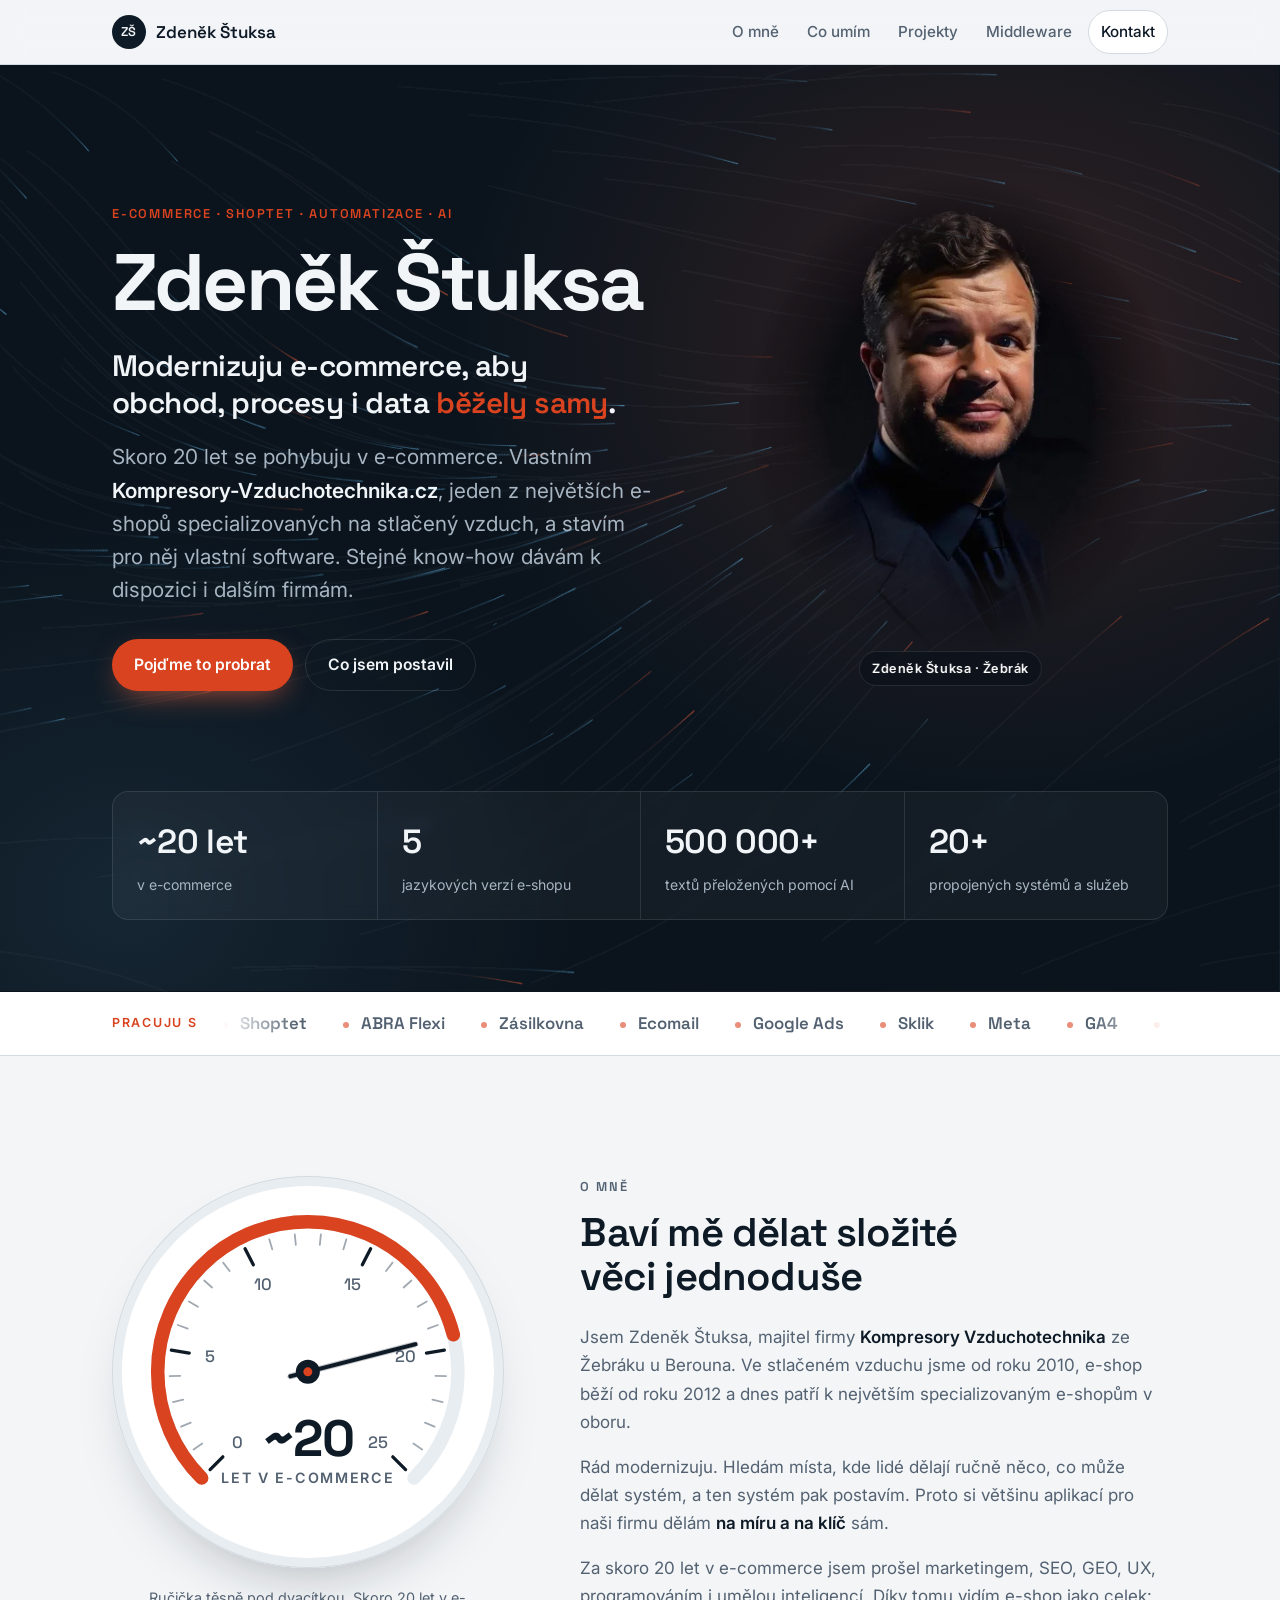
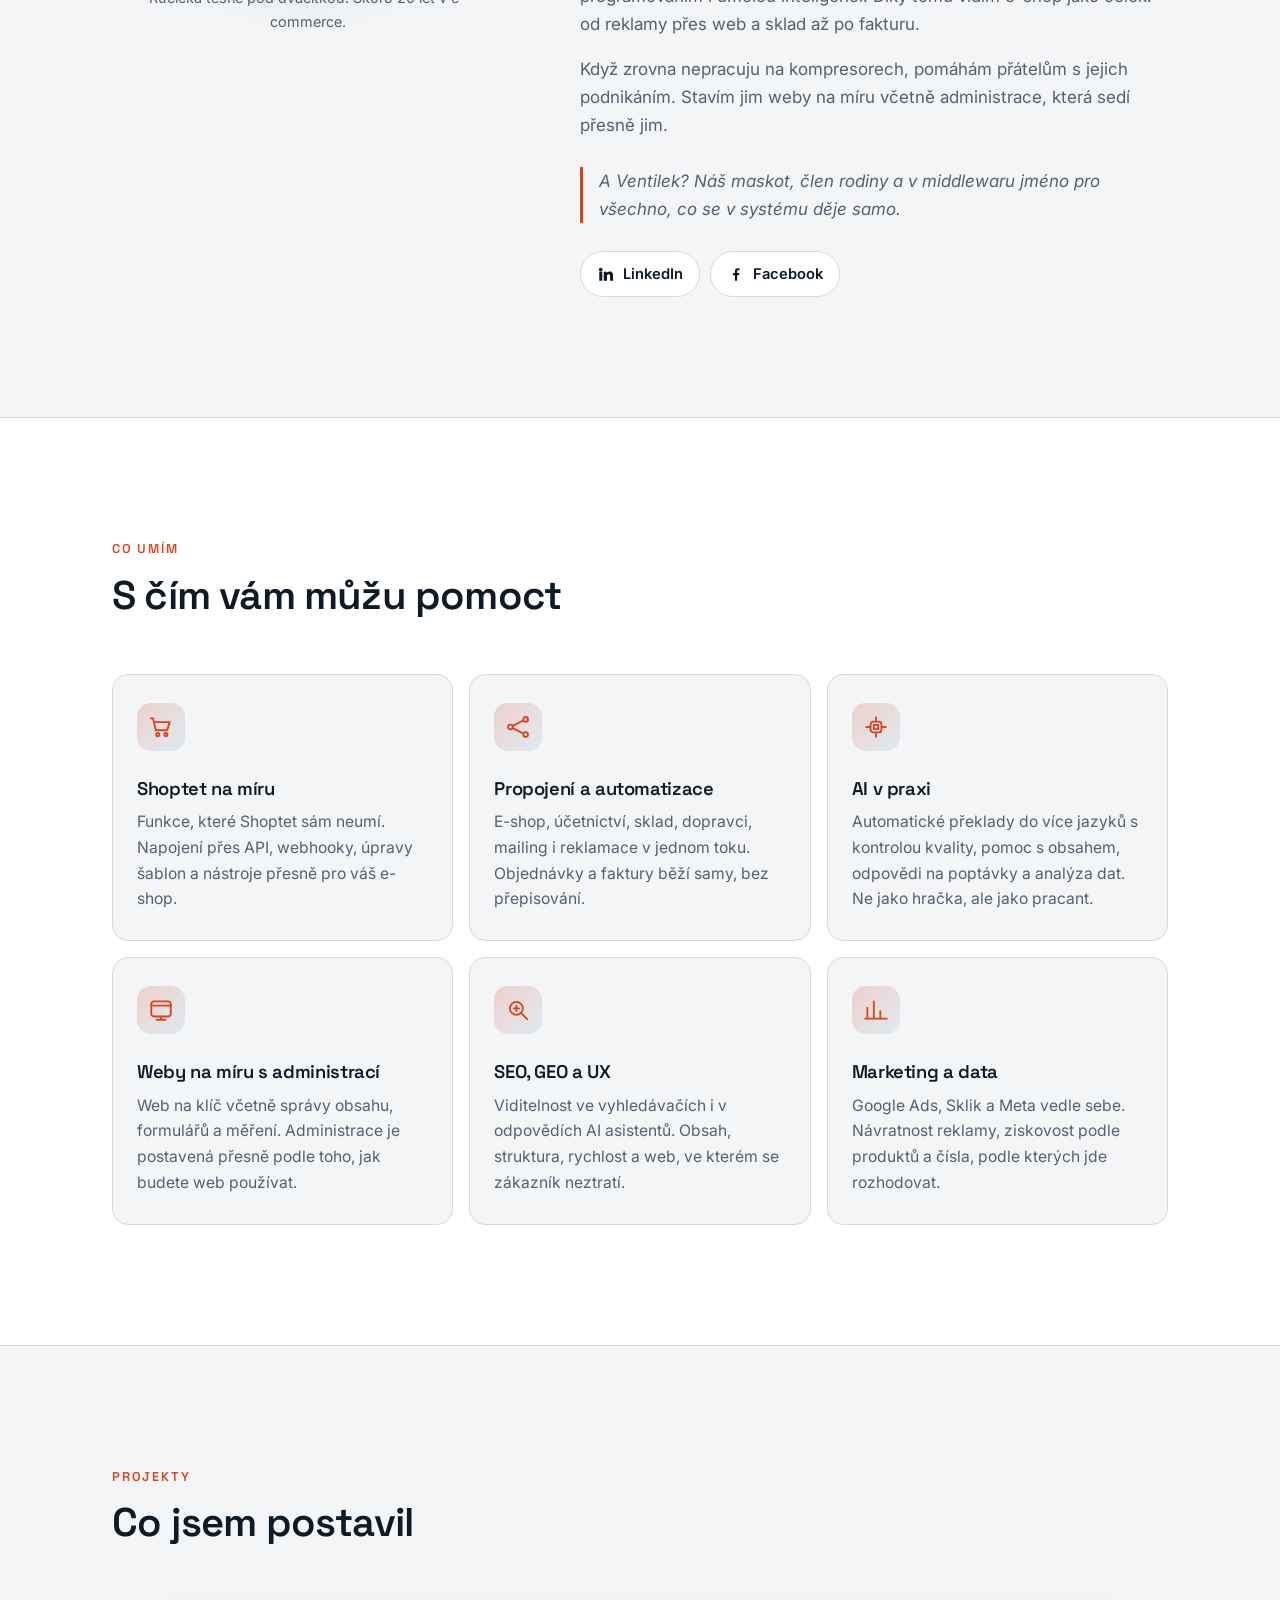
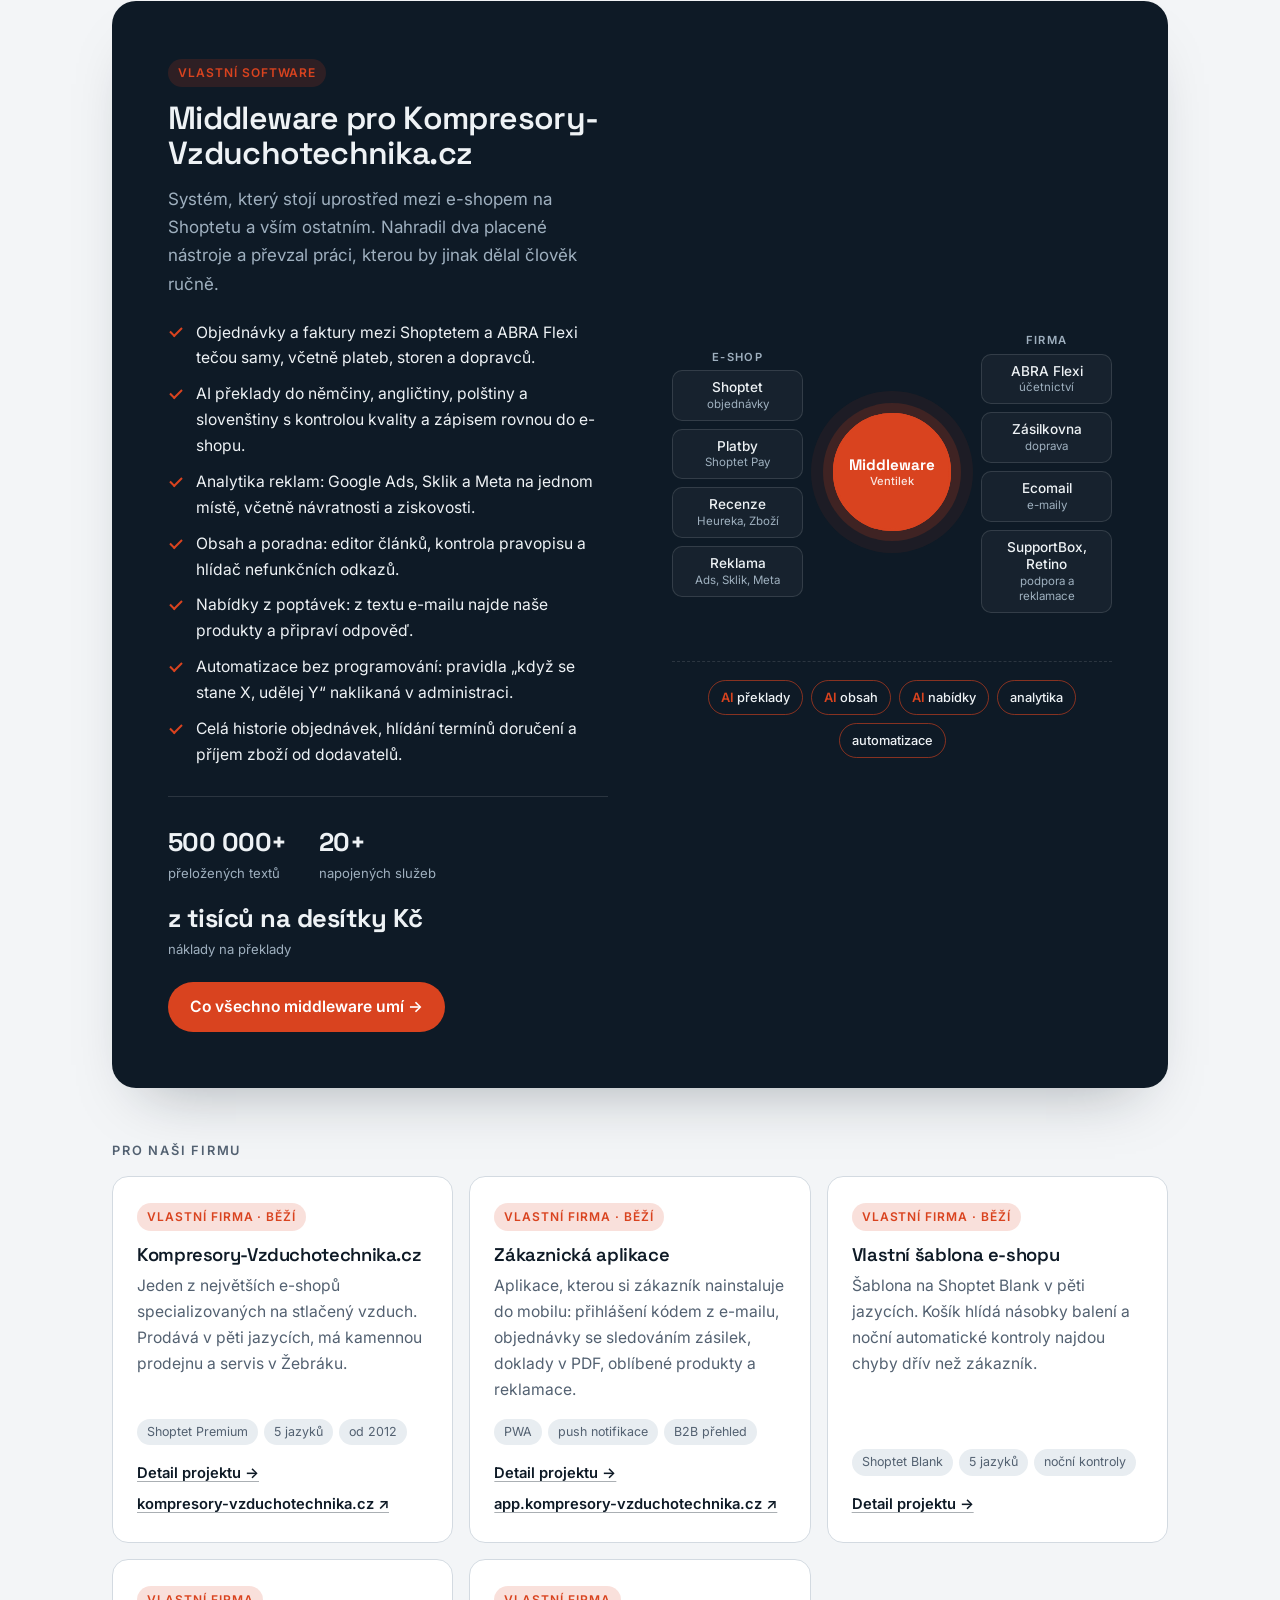
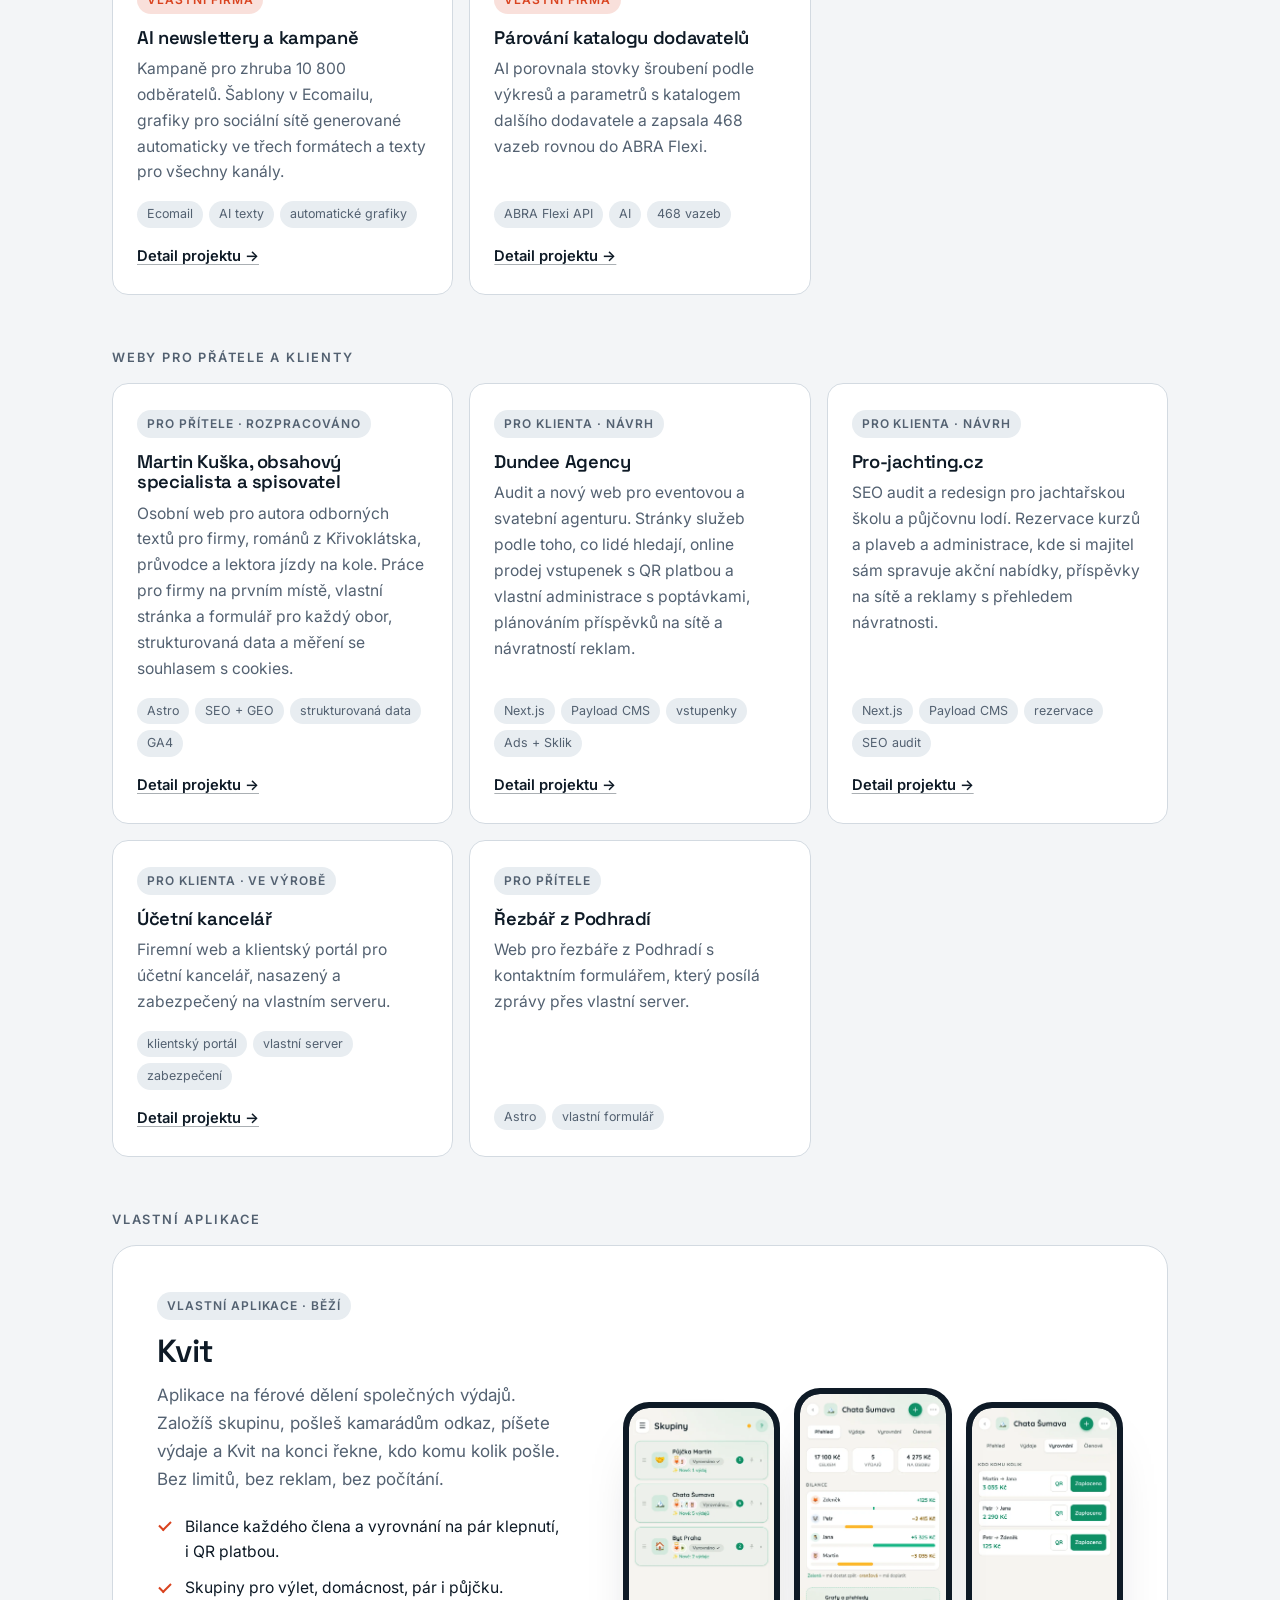
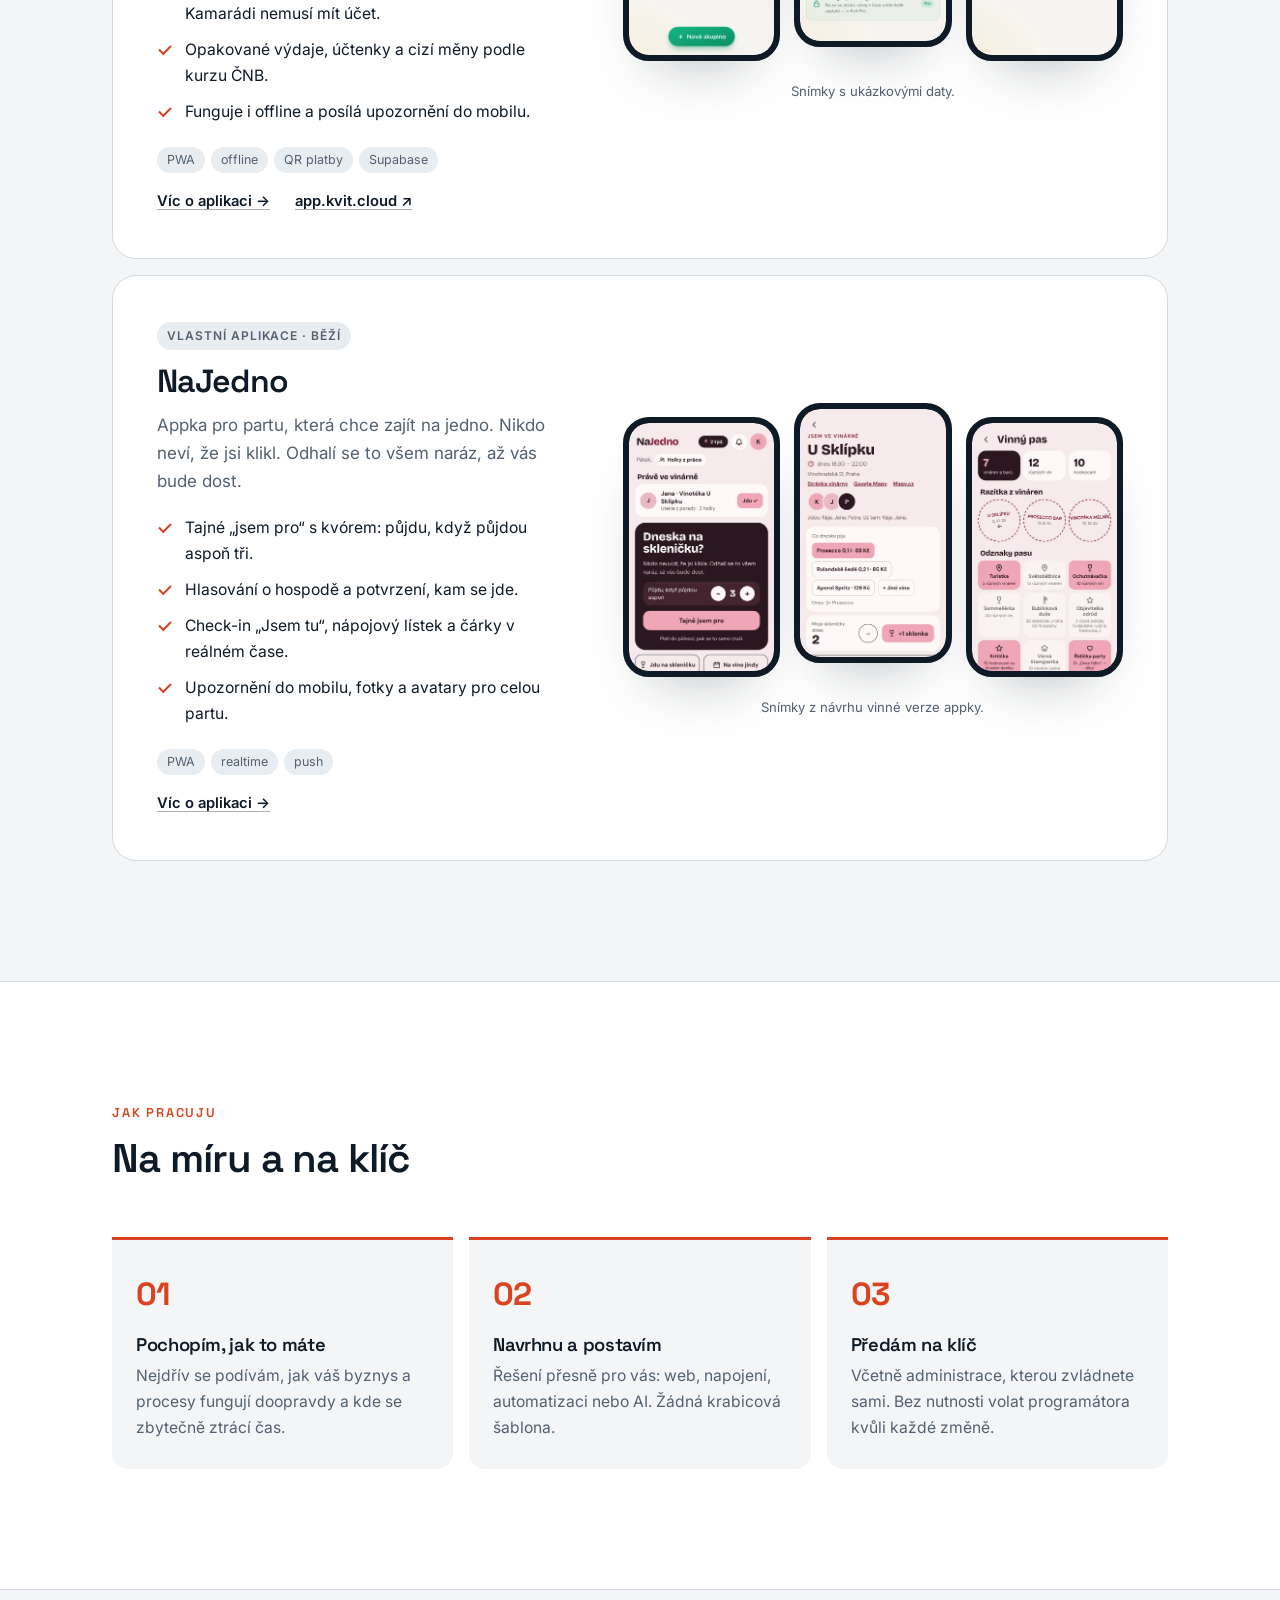
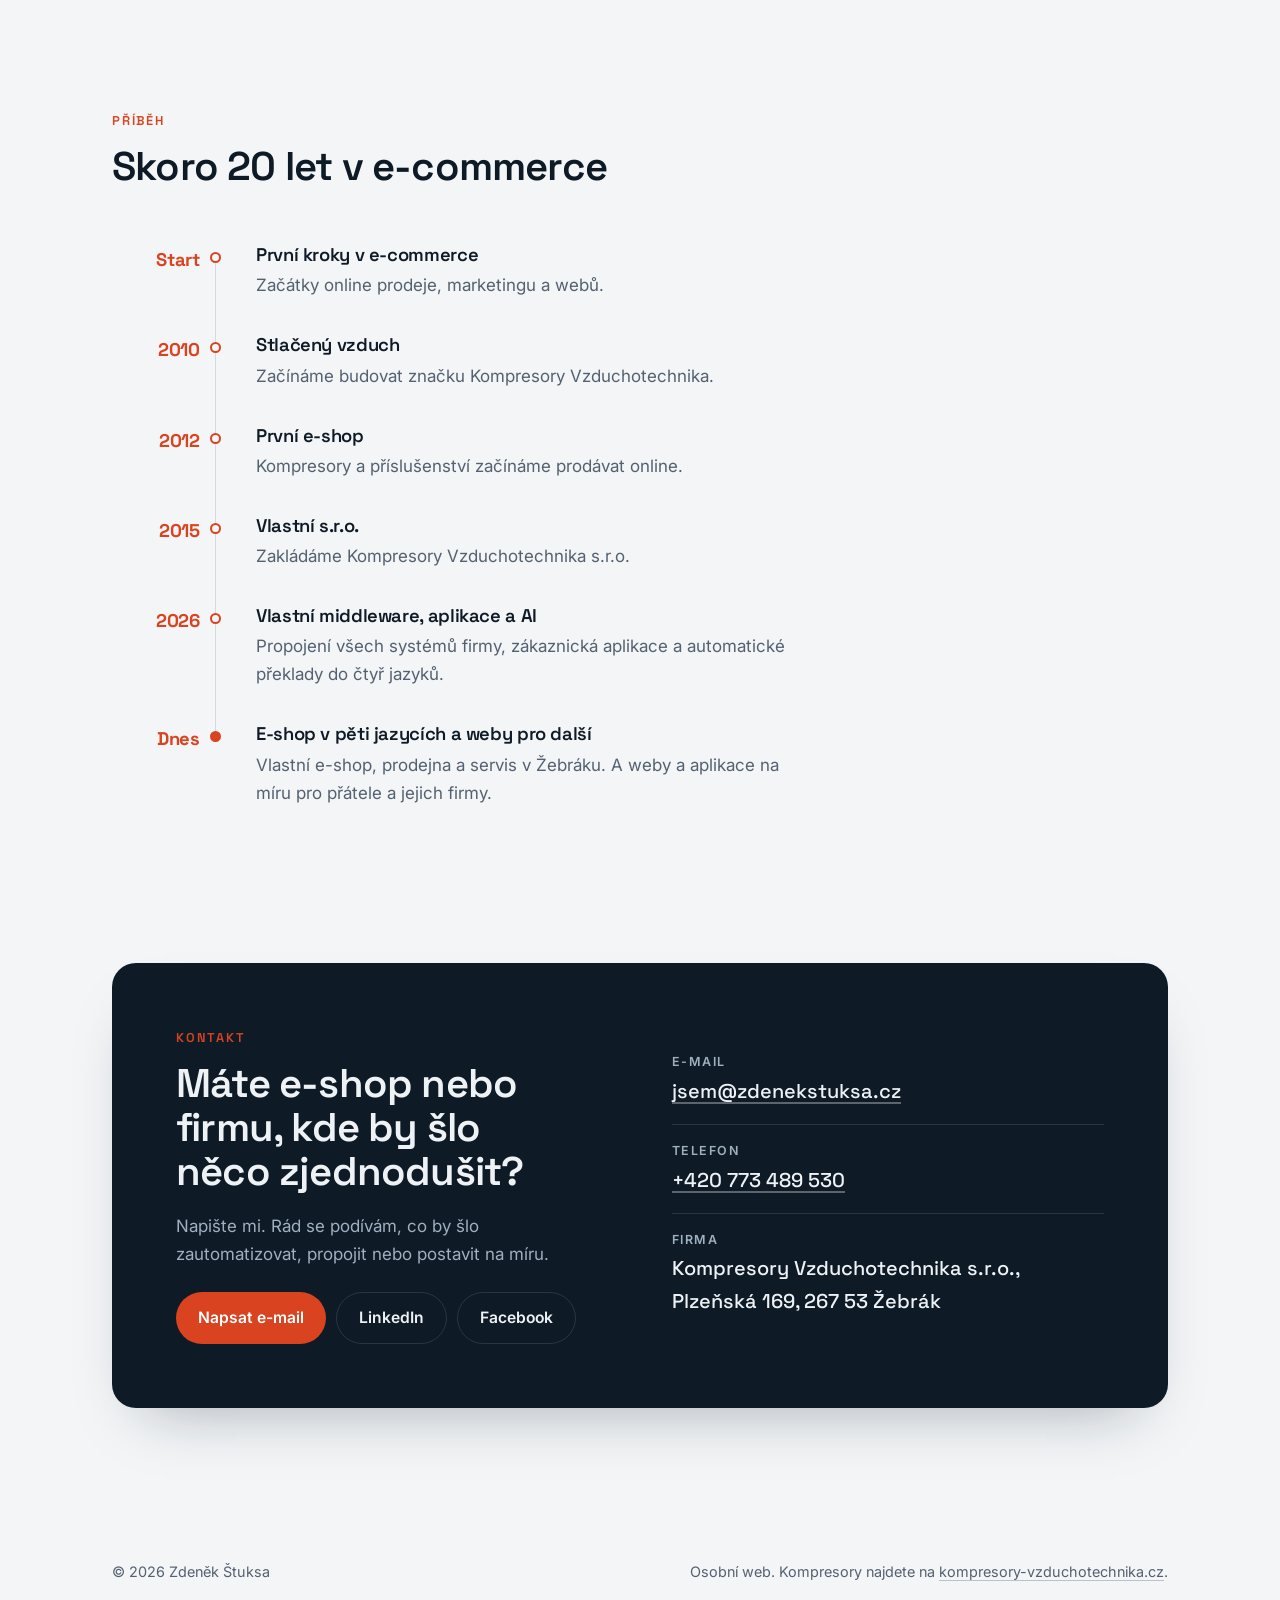
==== index.html @ 7376a969 "Use the personal phone number in the contact section Co-Authored-By: Claude Opus 5.5 <noreply@anthro" ====
<!doctype html>
<html lang="cs">
<head>
  <meta charset="utf-8">
  <meta name="viewport" content="width=device-width, initial-scale=1">
  <title>Zdeněk Štuksa — e-commerce, Shoptet, automatizace a AI</title>
  <meta name="description" content="Zdeněk Štuksa: skoro 20 let v e-commerce, majitel Kompresory-Vzduchotechnika.cz. Shoptet na míru, propojení systémů, AI překlady a weby s administrací na klíč.">
  <meta name="color-scheme" content="light dark">
  <meta name="theme-color" content="#f3f5f7" media="(prefers-color-scheme: light)">
  <meta name="theme-color" content="#0a1118" media="(prefers-color-scheme: dark)">

  <link rel="canonical" href="https://zdenekstuksa.cz/">
  <meta property="og:type" content="profile">
  <meta property="og:url" content="https://zdenekstuksa.cz/">
  <meta property="og:locale" content="cs_CZ">
  <meta property="og:title" content="Zdeněk Štuksa — e-commerce, Shoptet, automatizace a AI">
  <meta property="og:description" content="Skoro 20 let v e-commerce. Majitel Kompresory-Vzduchotechnika.cz. Pomáhám firmám prodávat online chytřeji.">
  <meta property="og:image" content="https://zdenekstuksa.cz/assets/zdenek-stuksa.jpg">
  <meta property="og:image:width" content="800">
  <meta property="og:image:height" content="800">
  <meta property="profile:first_name" content="Zdeněk">
  <meta property="profile:last_name" content="Štuksa">

  <link rel="icon" href="data:image/svg+xml,%3Csvg xmlns='http://www.w3.org/2000/svg' viewBox='0 0 32 32'%3E%3Ccircle cx='16' cy='16' r='14' fill='%230e1a26'/%3E%3Cpath d='M16 16 L24 10' stroke='%23e0492a' stroke-width='3' stroke-linecap='round'/%3E%3Ccircle cx='16' cy='16' r='3' fill='%23ffffff'/%3E%3C/svg%3E">

  <link rel="preconnect" href="https://fonts.googleapis.com">
  <link rel="preconnect" href="https://fonts.gstatic.com" crossorigin>
  <link rel="stylesheet" href="https://fonts.googleapis.com/css2?family=Inter:wght@400;500;600&family=Space+Grotesk:wght@500;600;700&display=swap">
  <link rel="stylesheet" href="styles.css">

  <script type="application/ld+json">
  {
    "@context": "https://schema.org",
    "@type": "Person",
    "name": "Zdeněk Štuksa",
    "url": "https://zdenekstuksa.cz/",
    "email": "mailto:jsem@zdenekstuksa.cz",
    "telephone": "+420 773 489 530",
    "image": "https://zdenekstuksa.cz/assets/zdenek-stuksa.jpg",
    "jobTitle": "Majitel, Kompresory Vzduchotechnika s.r.o.",
    "description": "Specialista na e-commerce, Shoptet, automatizaci procesů a využití AI v e-shopech.",
    "worksFor": {
      "@type": "Organization",
      "name": "Kompresory Vzduchotechnika s.r.o.",
      "url": "https://www.kompresory-vzduchotechnika.cz/"
    },
    "sameAs": [
      "https://www.linkedin.com/in/zden%C4%9Bk-%C5%A1tuksa-68209770/",
      "https://www.facebook.com/share/1919d7MCzJ/"
    ],
    "knowsAbout": ["E-commerce", "Shoptet", "Automatizace procesů", "Integrace systémů", "Umělá inteligence", "SEO", "GEO", "UX", "Online marketing", "Stlačený vzduch"]
  }
  </script>
</head>
<body>
  <a class="skip-link" href="#obsah">Přeskočit na obsah</a>

  <header class="site-header">
    <div class="wrap site-header__inner">
      <a class="brand" href="#" aria-label="Zdeněk Štuksa – úvod">
        <span class="brand__mark" aria-hidden="true">ZŠ</span>
        <span class="brand__name">Zdeněk Štuksa</span>
      </a>
      <nav class="nav" aria-label="Hlavní navigace">
        <a href="#o-mne">O mně</a>
        <a href="#co-umim">Co umím</a>
        <a href="#projekty">Projekty</a>
        <a href="middleware.html">Middleware</a>
        <a class="nav__cta" href="#kontakt">Kontakt</a>
      </nav>
    </div>
  </header>

  <main id="obsah">
    <!-- ÚVOD -->
    <section class="hero hero--dark">
      <canvas class="airflow" data-airflow aria-hidden="true"></canvas>
      <div class="wrap hero__grid">
        <div class="hero__text">
          <p class="eyebrow">E-commerce · Shoptet · automatizace · AI</p>
          <h1>Zdeněk Štuksa</h1>
          <p class="tagline">Modernizuju e-commerce, aby obchod, procesy i data <em>běžely samy</em>.</p>
          <p class="lead">
            Skoro 20 let se pohybuju v e-commerce. Vlastním
            <strong>Kompresory-Vzduchotechnika.cz</strong>, jeden z největších
            e-shopů specializovaných na stlačený vzduch, a stavím pro něj vlastní
            software. Stejné know-how dávám k dispozici i dalším firmám.
          </p>
          <div class="actions">
            <a class="btn btn--primary" href="#kontakt">Pojďme to probrat</a>
            <a class="btn btn--ghost" href="#projekty">Co jsem postavil</a>
          </div>
        </div>

        <figure class="hero-photo">
          <img src="assets/zdenek-stuksa.webp" alt="Zdeněk Štuksa" width="800" height="800">
          <figcaption class="hero-photo__tag">Zdeněk Štuksa · Žebrák</figcaption>
        </figure>
      </div>

      <div class="wrap">
        <dl class="stats stats--dark">
          <div class="stat">
            <dt>v e-commerce</dt>
            <dd>~20 let</dd>
          </div>
          <div class="stat">
            <dt>jazykových verzí e-shopu</dt>
            <dd>5</dd>
          </div>
          <div class="stat">
            <dt>textů přeložených pomocí AI</dt>
            <dd>500 000+</dd>
          </div>
          <div class="stat">
            <dt>propojených systémů a služeb</dt>
            <dd>20+</dd>
          </div>
        </dl>
      </div>
    </section>

    <!-- PÁS SYSTÉMŮ -->
    <section class="marquee" aria-label="Systémy a služby, se kterými pracuju">
      <div class="wrap marquee__inner">
        <p class="marquee__label">Pracuju s</p>
        <div class="marquee__viewport">
          <div class="marquee__track">
            <div class="marquee__group"><span>Shoptet</span><span>ABRA Flexi</span><span>Zásilkovna</span><span>Ecomail</span><span>Google Ads</span><span>Sklik</span><span>Meta</span><span>GA4</span><span>Search Console</span><span>Heureka</span><span>Zboží.cz</span><span>Collabim</span><span>Marketing Miner</span><span>Retino</span><span>SupportBox</span><span>ARES</span><span>Claude</span><span>OpenAI</span><span>Supabase</span><span>Docker</span></div>
            <div class="marquee__group" aria-hidden="true"><span>Shoptet</span><span>ABRA Flexi</span><span>Zásilkovna</span><span>Ecomail</span><span>Google Ads</span><span>Sklik</span><span>Meta</span><span>GA4</span><span>Search Console</span><span>Heureka</span><span>Zboží.cz</span><span>Collabim</span><span>Marketing Miner</span><span>Retino</span><span>SupportBox</span><span>ARES</span><span>Claude</span><span>OpenAI</span><span>Supabase</span><span>Docker</span></div>
          </div>
        </div>
      </div>
    </section>

    <!-- O MNĚ -->
    <section id="o-mne" class="section">
      <div class="wrap about">
        <figure class="dial" aria-label="Manometr: skoro 20 let v e-commerce">
          <svg class="gauge" viewBox="0 0 240 240" role="img" aria-labelledby="gauge-title" style="--angle: 75.6deg; --offset: 103.67">
            <title id="gauge-title">Skoro 20 let v e-commerce</title>
            <path class="gauge__track" d="M 49.29 190.71 A 100 100 0 1 1 190.71 190.71"/>
            <path class="gauge__value" d="M 49.29 190.71 A 100 100 0 1 1 190.71 190.71"/>
            <g class="gauge__ticks">
              <line class="tick tick--major" x1="63.4" y1="176.6" x2="54.9" y2="185.1"/>
              <line class="tick" x1="49.7" y1="167.8" x2="43.9" y2="171.7"/>
              <line class="tick" x1="42.0" y1="153.8" x2="35.6" y2="156.5"/>
              <line class="tick" x1="37.0" y1="138.5" x2="30.2" y2="140.1"/>
              <line class="tick" x1="35.0" y1="122.7" x2="28.0" y2="122.9"/>
              <line class="tick tick--major" x1="41.0" y1="107.5" x2="29.1" y2="105.6"/>
              <line class="tick" x1="40.0" y1="91.2" x2="33.4" y2="88.8"/>
              <line class="tick" x1="46.8" y1="76.7" x2="40.8" y2="73.2"/>
              <line class="tick" x1="56.2" y1="63.8" x2="51.0" y2="59.2"/>
              <line class="tick" x1="67.9" y1="52.8" x2="63.6" y2="47.3"/>
              <line class="tick tick--major" x1="83.7" y1="48.7" x2="78.2" y2="38.0"/>
              <line class="tick" x1="96.3" y1="38.4" x2="94.3" y2="31.7"/>
              <line class="tick" x1="112.0" y1="35.4" x2="111.3" y2="28.4"/>
              <line class="tick" x1="128.0" y1="35.4" x2="128.7" y2="28.4"/>
              <line class="tick" x1="143.7" y1="38.4" x2="145.7" y2="31.7"/>
              <line class="tick tick--major" x1="156.3" y1="48.7" x2="161.8" y2="38.0"/>
              <line class="tick" x1="172.1" y1="52.8" x2="176.4" y2="47.3"/>
              <line class="tick" x1="183.8" y1="63.8" x2="189.0" y2="59.2"/>
              <line class="tick" x1="193.2" y1="76.7" x2="199.2" y2="73.2"/>
              <line class="tick" x1="200.0" y1="91.2" x2="206.6" y2="88.8"/>
              <line class="tick tick--major" x1="199.0" y1="107.5" x2="210.9" y2="105.6"/>
              <line class="tick" x1="205.0" y1="122.7" x2="212.0" y2="122.9"/>
              <line class="tick" x1="203.0" y1="138.5" x2="209.8" y2="140.1"/>
              <line class="tick" x1="198.0" y1="153.8" x2="204.4" y2="156.5"/>
              <line class="tick" x1="190.3" y1="167.8" x2="196.1" y2="171.7"/>
              <line class="tick tick--major" x1="176.6" y1="176.6" x2="185.1" y2="185.1"/>
              <text class="tick-label" x="73.3" y="170.7">0</text>
              <text class="tick-label" x="54.8" y="113.7">5</text>
              <text class="tick-label" x="90.0" y="65.2">10</text>
              <text class="tick-label" x="150.0" y="65.2">15</text>
              <text class="tick-label" x="185.2" y="113.7">20</text>
              <text class="tick-label" x="166.7" y="170.7">25</text>
            </g>
            <g class="gauge__needle">
              <line x1="120" y1="132" x2="120" y2="46"/>
            </g>
            <circle class="gauge__hub" cx="120" cy="120" r="8"/>
            <circle class="gauge__hub-dot" cx="120" cy="120" r="3"/>
            <text class="gauge__readout" x="120" y="176">~20</text>
            <text class="gauge__unit" x="120" y="194">let v e-commerce</text>
          </svg>
          <figcaption class="dial__caption">Ručička těsně pod dvacítkou. Skoro 20 let v e-commerce.</figcaption>
        </figure>

        <div class="about__text">
          <p class="eyebrow">O mně</p>
          <h2>Baví mě dělat složité věci jednoduše</h2>
          <p>
            Jsem Zdeněk Štuksa, majitel firmy <strong>Kompresory Vzduchotechnika</strong>
            ze Žebráku u Berouna. Ve stlačeném vzduchu jsme od roku 2010, e-shop
            běží od roku 2012 a dnes patří k největším specializovaným e-shopům v oboru.
          </p>
          <p>
            Rád modernizuju. Hledám místa, kde lidé dělají ručně něco, co může
            dělat systém, a ten systém pak postavím. Proto si většinu aplikací
            pro naši firmu dělám <strong>na míru a na klíč</strong> sám.
          </p>
          <p>
            Za skoro 20 let v e-commerce jsem prošel marketingem, SEO, GEO, UX,
            programováním i umělou inteligencí. Díky tomu vidím e-shop jako celek:
            od reklamy přes web a sklad až po fakturu.
          </p>
          <p>
            Když zrovna nepracuju na kompresorech, pomáhám přátelům s jejich
            podnikáním. Stavím jim weby na míru včetně administrace, která sedí
            přesně jim.
          </p>
          <p class="aside">
            A Ventilek? Náš maskot, člen rodiny a v middlewaru jméno pro všechno,
            co se v systému děje samo.
          </p>

          <div class="social">
            <a href="https://www.linkedin.com/in/zden%C4%9Bk-%C5%A1tuksa-68209770/" rel="noopener me">
              <svg aria-hidden="true" viewBox="0 0 24 24"><path d="M4.98 3.5a2.5 2.5 0 1 1 0 5 2.5 2.5 0 0 1 0-5ZM3 9h4v12H3V9Zm6 0h3.8v1.7h.06c.53-1 1.83-2.05 3.77-2.05 4.03 0 4.77 2.65 4.77 6.1V21h-4v-5.6c0-1.34-.02-3.06-1.86-3.06-1.87 0-2.15 1.46-2.15 2.96V21H9V9Z"/></svg>
              LinkedIn
            </a>
            <a href="https://www.facebook.com/share/1919d7MCzJ/" rel="noopener me">
              <svg aria-hidden="true" viewBox="0 0 24 24"><path d="M13.5 21v-7.5H16l.4-3h-2.9V8.6c0-.87.25-1.46 1.5-1.46H16.6V4.46A21 21 0 0 0 14.3 4.3c-2.3 0-3.8 1.4-3.8 3.96v2.24H8v3h2.5V21h3Z"/></svg>
              Facebook
            </a>
          </div>
        </div>
      </div>
    </section>

    <!-- CO UMÍM -->
    <section id="co-umim" class="section section--alt">
      <div class="wrap">
        <header class="section__head">
          <p class="eyebrow">Co umím</p>
          <h2>S čím vám můžu pomoct</h2>
        </header>

        <ul class="cards cards--skills">
          <li class="card">
            <svg class="card__icon" aria-hidden="true" viewBox="0 0 24 24"><path d="M2.5 4h2.2l2.4 11h10.6L20 7.5H6"/><circle cx="9" cy="19" r="1.5"/><circle cx="16.5" cy="19" r="1.5"/></svg>
            <h3>Shoptet na míru</h3>
            <p>Funkce, které Shoptet sám neumí. Napojení přes API, webhooky, úpravy šablon a nástroje přesně pro váš e-shop.</p>
          </li>
          <li class="card">
            <svg class="card__icon" aria-hidden="true" viewBox="0 0 24 24"><circle cx="5" cy="12" r="2.2"/><circle cx="19" cy="5" r="2.2"/><circle cx="19" cy="19" r="2.2"/><path d="M7.1 11 16.9 6M7.1 13l9.8 5"/></svg>
            <h3>Propojení a automatizace</h3>
            <p>E-shop, účetnictví, sklad, dopravci, mailing i reklamace v jednom toku. Objednávky a faktury běží samy, bez přepisování.</p>
          </li>
          <li class="card">
            <svg class="card__icon" aria-hidden="true" viewBox="0 0 24 24"><path d="M12 3v3M12 18v3M3 12h3M18 12h3"/><rect x="7" y="7" width="10" height="10" rx="2.5"/><path d="M10 10h4v4h-4z"/></svg>
            <h3>AI v praxi</h3>
            <p>Automatické překlady do více jazyků s kontrolou kvality, pomoc s obsahem, odpovědi na poptávky a analýza dat. Ne jako hračka, ale jako pracant.</p>
          </li>
          <li class="card">
            <svg class="card__icon" aria-hidden="true" viewBox="0 0 24 24"><rect x="3" y="4" width="18" height="14" rx="2.5"/><path d="M3 8h18M8 21h8M12 18v3"/></svg>
            <h3>Weby na míru s administrací</h3>
            <p>Web na klíč včetně správy obsahu, formulářů a měření. Administrace je postavená přesně podle toho, jak budete web používat.</p>
          </li>
          <li class="card">
            <svg class="card__icon" aria-hidden="true" viewBox="0 0 24 24"><circle cx="10.5" cy="10.5" r="6"/><path d="m15 15 5.5 5.5"/><path d="M8 10.5h5M10.5 8v5"/></svg>
            <h3>SEO, GEO a UX</h3>
            <p>Viditelnost ve vyhledávačích i v odpovědích AI asistentů. Obsah, struktura, rychlost a web, ve kterém se zákazník neztratí.</p>
          </li>
          <li class="card">
            <svg class="card__icon" aria-hidden="true" viewBox="0 0 24 24"><path d="M4 20V10M10 20V4M16 20v-7M22 20H2"/></svg>
            <h3>Marketing a data</h3>
            <p>Google Ads, Sklik a Meta vedle sebe. Návratnost reklamy, ziskovost podle produktů a čísla, podle kterých jde rozhodovat.</p>
          </li>
        </ul>
      </div>
    </section>

    <!-- PROJEKTY -->
    <section id="projekty" class="section">
      <div class="wrap">
        <header class="section__head">
          <p class="eyebrow">Projekty</p>
          <h2>Co jsem postavil</h2>
        </header>

        <article class="feature">
          <div>
            <span class="tag">Vlastní software</span>
            <h3>Middleware pro Kompresory-Vzduchotechnika.cz</h3>
            <p class="feature__lead">
              Systém, který stojí uprostřed mezi e-shopem na Shoptetu a vším
              ostatním. Nahradil dva placené nástroje a převzal práci, kterou
              by jinak dělal člověk ručně.
            </p>
            <ul class="checks">
              <li>Objednávky a faktury mezi Shoptetem a ABRA Flexi tečou samy, včetně plateb, storen a dopravců.</li>
              <li>AI překlady do němčiny, angličtiny, polštiny a slovenštiny s kontrolou kvality a zápisem rovnou do e-shopu.</li>
              <li>Analytika reklam: Google Ads, Sklik a Meta na jednom místě, včetně návratnosti a ziskovosti.</li>
              <li>Obsah a poradna: editor článků, kontrola pravopisu a hlídač nefunkčních odkazů.</li>
              <li>Nabídky z poptávek: z textu e-mailu najde naše produkty a připraví odpověď.</li>
              <li>Automatizace bez programování: pravidla „když se stane X, udělej Y“ naklikaná v administraci.</li>
              <li>Celá historie objednávek, hlídání termínů doručení a příjem zboží od dodavatelů.</li>
            </ul>
            <dl class="feature__stats">
              <div><dt>přeložených textů</dt><dd>500 000+</dd></div>
              <div><dt>napojených služeb</dt><dd>20+</dd></div>
              <div><dt>náklady na překlady</dt><dd>z tisíců na desítky Kč</dd></div>
            </dl>
            <a class="btn btn--primary feature__more" href="middleware.html">Co všechno middleware umí →</a>
          </div>

          <div class="flow" role="img" aria-label="Schéma: e-shop na Shoptetu posílá data do middlewaru, který je rozesílá do účetnictví, skladu, dopravcům, do mailingu, reklamací a podpory. Nad tím běží AI překlady, obsah a analytika.">
            <div class="flow__side">
              <p class="flow__label">E-shop</p>
              <ul class="flow__col">
                <li>Shoptet<small>objednávky</small></li>
                <li>Platby<small>Shoptet Pay</small></li>
                <li>Recenze<small>Heureka, Zboží</small></li>
                <li>Reklama<small>Ads, Sklik, Meta</small></li>
              </ul>
            </div>
            <div class="flow__hub"><span>Middleware<small>Ventilek</small></span></div>
            <div class="flow__side">
              <p class="flow__label">Firma</p>
              <ul class="flow__col">
                <li>ABRA Flexi<small>účetnictví</small></li>
                <li>Zásilkovna<small>doprava</small></li>
                <li>Ecomail<small>e-maily</small></li>
                <li>SupportBox, Retino<small>podpora a reklamace</small></li>
              </ul>
            </div>
            <div class="flow__ai">
              <span><b>AI</b> překlady</span>
              <span><b>AI</b> obsah</span>
              <span><b>AI</b> nabídky</span>
              <span>analytika</span>
              <span>automatizace</span>
            </div>
          </div>
        </article>

        <h3 class="group-title">Pro naši firmu</h3>
        <ul class="projects">
          <li class="project">
            <span class="tag">Vlastní firma · běží</span>
            <h3>Kompresory-Vzduchotechnika.cz</h3>
            <p>Jeden z největších e-shopů specializovaných na stlačený vzduch. Prodává v pěti jazycích, má kamennou prodejnu a servis v Žebráku.</p>
            <div class="project__meta"><span>Shoptet Premium</span><span>5 jazyků</span><span>od 2012</span></div>
            <a class="project__more" href="kompresory-vzduchotechnika.html">Detail projektu →</a>
            <a class="project__link" href="https://www.kompresory-vzduchotechnika.cz/" rel="noopener">kompresory-vzduchotechnika.cz ↗</a>
          </li>
          <li class="project">
            <span class="tag">Vlastní firma · běží</span>
            <h3>Zákaznická aplikace</h3>
            <p>Aplikace, kterou si zákazník nainstaluje do mobilu: přihlášení kódem z e-mailu, objednávky se sledováním zásilek, doklady v PDF, oblíbené produkty a reklamace.</p>
            <div class="project__meta"><span>PWA</span><span>push notifikace</span><span>B2B přehled</span></div>
            <a class="project__more" href="zakaznicka-aplikace.html">Detail projektu →</a>
            <a class="project__link" href="https://app.kompresory-vzduchotechnika.cz/" rel="noopener">app.kompresory-vzduchotechnika.cz ↗</a>
          </li>
          <li class="project">
            <span class="tag">Vlastní firma · běží</span>
            <h3>Vlastní šablona e-shopu</h3>
            <p>Šablona na Shoptet Blank v pěti jazycích. Košík hlídá násobky balení a noční automatické kontroly najdou chyby dřív než zákazník.</p>
            <div class="project__meta"><span>Shoptet Blank</span><span>5 jazyků</span><span>noční kontroly</span></div>
            <a class="project__more" href="sablona-eshopu.html">Detail projektu →</a>
          </li>
          <li class="project">
            <span class="tag">Vlastní firma</span>
            <h3>AI newslettery a kampaně</h3>
            <p>Kampaně pro zhruba 10 800 odběratelů. Šablony v Ecomailu, grafiky pro sociální sítě generované automaticky ve třech formátech a texty pro všechny kanály.</p>
            <div class="project__meta"><span>Ecomail</span><span>AI texty</span><span>automatické grafiky</span></div>
            <a class="project__more" href="newslettery.html">Detail projektu →</a>
          </li>
          <li class="project">
            <span class="tag">Vlastní firma</span>
            <h3>Párování katalogu dodavatelů</h3>
            <p>AI porovnala stovky šroubení podle výkresů a parametrů s katalogem dalšího dodavatele a zapsala 468 vazeb rovnou do ABRA Flexi.</p>
            <div class="project__meta"><span>ABRA Flexi API</span><span>AI</span><span>468 vazeb</span></div>
            <a class="project__more" href="parovani-katalogu.html">Detail projektu →</a>
          </li>
        </ul>

        <h3 class="group-title">Weby pro přátele a klienty</h3>
        <ul class="projects">
          <li class="project">
            <span class="tag tag--muted">Pro přítele · rozpracováno</span>
            <h3>Martin Kuška, obsahový specialista a spisovatel</h3>
            <p>Osobní web pro autora odborných textů pro firmy, románů z Křivoklátska, průvodce a lektora jízdy na kole. Práce pro firmy na prvním místě, vlastní stránka a formulář pro každý obor, strukturovaná data a měření se souhlasem s cookies.</p>
            <div class="project__meta"><span>Astro</span><span>SEO + GEO</span><span>strukturovaná data</span><span>GA4</span></div>
            <a class="project__more" href="martin-kuska.html">Detail projektu →</a>
          </li>
          <li class="project">
            <span class="tag tag--muted">Pro klienta · návrh</span>
            <h3>Dundee Agency</h3>
            <p>Audit a nový web pro eventovou a svatební agenturu. Stránky služeb podle toho, co lidé hledají, online prodej vstupenek s QR platbou a vlastní administrace s poptávkami, plánováním příspěvků na sítě a návratností reklam.</p>
            <div class="project__meta"><span>Next.js</span><span>Payload CMS</span><span>vstupenky</span><span>Ads + Sklik</span></div>
            <a class="project__more" href="dundee-agency.html">Detail projektu →</a>
          </li>
          <li class="project">
            <span class="tag tag--muted">Pro klienta · návrh</span>
            <h3>Pro-jachting.cz</h3>
            <p>SEO audit a redesign pro jachtařskou školu a půjčovnu lodí. Rezervace kurzů a plaveb a administrace, kde si majitel sám spravuje akční nabídky, příspěvky na sítě a reklamy s přehledem návratnosti.</p>
            <div class="project__meta"><span>Next.js</span><span>Payload CMS</span><span>rezervace</span><span>SEO audit</span></div>
            <a class="project__more" href="pro-jachting.html">Detail projektu →</a>
          </li>
          <li class="project">
            <span class="tag tag--muted">Pro klienta · ve výrobě</span>
            <h3>Účetní kancelář</h3>
            <p>Firemní web a klientský portál pro účetní kancelář, nasazený a zabezpečený na vlastním serveru.</p>
            <div class="project__meta"><span>klientský portál</span><span>vlastní server</span><span>zabezpečení</span></div>
            <a class="project__more" href="ucetni-kancelar.html">Detail projektu →</a>
          </li>
          <li class="project">
            <span class="tag tag--muted">Pro přítele</span>
            <h3>Řezbář z Podhradí</h3>
            <p>Web pro řezbáře z Podhradí s kontaktním formulářem, který posílá zprávy přes vlastní server.</p>
            <div class="project__meta"><span>Astro</span><span>vlastní formulář</span></div>
          </li>
        </ul>

        <h3 class="group-title">Vlastní aplikace</h3>

        <article class="app">
          <div class="app__text">
            <span class="tag tag--muted">Vlastní aplikace · běží</span>
            <h3>Kvit</h3>
            <p class="app__lead">Aplikace na férové dělení společných výdajů. Založíš skupinu, pošleš kamarádům odkaz, píšete výdaje a&nbsp;Kvit na konci řekne, kdo komu kolik pošle. Bez limitů, bez reklam, bez počítání.</p>
            <ul class="checks checks--light">
              <li>Bilance každého člena a vyrovnání na pár klepnutí, i QR platbou.</li>
              <li>Skupiny pro výlet, domácnost, pár i půjčku. Kamarádi nemusí mít účet.</li>
              <li>Opakované výdaje, účtenky a cizí měny podle kurzu ČNB.</li>
              <li>Funguje i offline a posílá upozornění do mobilu.</li>
            </ul>
            <div class="project__meta"><span>PWA</span><span>offline</span><span>QR platby</span><span>Supabase</span></div>
            <a class="project__more" href="kvit.html">Víc o aplikaci →</a>
            <a class="project__link" href="https://app.kvit.cloud/" rel="noopener">app.kvit.cloud ↗</a>
          </div>
          <div class="phones">
            <figure class="phone"><img src="assets/kvit-skupiny.webp" alt="Kvit: seznam skupin" width="600" height="1022" loading="lazy"></figure>
            <figure class="phone"><img src="assets/kvit-prehled.webp" alt="Kvit: přehled skupiny s bilancí členů" width="600" height="1022" loading="lazy"></figure>
            <figure class="phone"><img src="assets/kvit-vyrovnani.webp" alt="Kvit: kdo komu kolik pošle, s QR platbou" width="600" height="1022" loading="lazy"></figure>
            <p class="phones__note">Snímky s ukázkovými daty.</p>
          </div>
        </article>

        <article class="app">
          <div class="app__text">
            <span class="tag tag--muted">Vlastní aplikace · běží</span>
            <h3>NaJedno</h3>
            <p class="app__lead">Appka pro partu, která chce zajít na jedno. Nikdo neví, že jsi klikl. Odhalí se to všem naráz, až vás bude dost.</p>
            <ul class="checks checks--light">
              <li>Tajné „jsem pro“ s kvórem: půjdu, když půjdou aspoň tři.</li>
              <li>Hlasování o hospodě a potvrzení, kam se jde.</li>
              <li>Check-in „Jsem tu“, nápojový lístek a čárky v reálném čase.</li>
              <li>Upozornění do mobilu, fotky a avatary pro celou partu.</li>
            </ul>
            <div class="project__meta"><span>PWA</span><span>realtime</span><span>push</span></div>
            <a class="project__more" href="najedno.html">Víc o aplikaci →</a>
          </div>
          <div class="phones">
            <figure class="phone"><img src="assets/najedno-domu.webp" alt="NaJedno: úvodní obrazovka s tajným hlasováním" width="600" height="1022" loading="lazy"></figure>
            <figure class="phone"><img src="assets/najedno-setkani.webp" alt="NaJedno: setkání ve vinárně s nápojovým lístkem" width="600" height="1022" loading="lazy"></figure>
            <figure class="phone"><img src="assets/najedno-pas.webp" alt="NaJedno: pas s razítky a odznaky" width="600" height="1022" loading="lazy"></figure>
            <p class="phones__note">Snímky z návrhu vinné verze appky.</p>
          </div>
        </article>
      </div>
    </section>

    <!-- JAK PRACUJU -->
    <section class="section section--alt">
      <div class="wrap">
        <header class="section__head">
          <p class="eyebrow">Jak pracuju</p>
          <h2>Na míru a na klíč</h2>
        </header>
        <ol class="steps">
          <li>
            <h3>Pochopím, jak to máte</h3>
            <p>Nejdřív se podívám, jak váš byznys a procesy fungují doopravdy a kde se zbytečně ztrácí čas.</p>
          </li>
          <li>
            <h3>Navrhnu a postavím</h3>
            <p>Řešení přesně pro vás: web, napojení, automatizaci nebo AI. Žádná krabicová šablona.</p>
          </li>
          <li>
            <h3>Předám na klíč</h3>
            <p>Včetně administrace, kterou zvládnete sami. Bez nutnosti volat programátora kvůli každé změně.</p>
          </li>
        </ol>
      </div>
    </section>

    <!-- PŘÍBĚH -->
    <section id="pribeh" class="section">
      <div class="wrap story">
        <header class="section__head">
          <p class="eyebrow">Příběh</p>
          <h2>Skoro 20 let v e-commerce</h2>
        </header>

        <ol class="timeline">
          <li>
            <span class="timeline__year">Start</span>
            <div>
              <h3>První kroky v e-commerce</h3>
              <p>Začátky online prodeje, marketingu a webů.</p>
            </div>
          </li>
          <li>
            <span class="timeline__year">2010</span>
            <div>
              <h3>Stlačený vzduch</h3>
              <p>Začínáme budovat značku Kompresory Vzduchotechnika.</p>
            </div>
          </li>
          <li>
            <span class="timeline__year">2012</span>
            <div>
              <h3>První e-shop</h3>
              <p>Kompresory a příslušenství začínáme prodávat online.</p>
            </div>
          </li>
          <li>
            <span class="timeline__year">2015</span>
            <div>
              <h3>Vlastní s.r.o.</h3>
              <p>Zakládáme Kompresory Vzduchotechnika s.r.o.</p>
            </div>
          </li>
          <li>
            <span class="timeline__year">2026</span>
            <div>
              <h3>Vlastní middleware, aplikace a AI</h3>
              <p>Propojení všech systémů firmy, zákaznická aplikace a automatické překlady do čtyř jazyků.</p>
            </div>
          </li>
          <li class="timeline__now">
            <span class="timeline__year">Dnes</span>
            <div>
              <h3>E-shop v pěti jazycích a weby pro další</h3>
              <p>Vlastní e-shop, prodejna a servis v Žebráku. A weby a aplikace na míru pro přátele a jejich firmy.</p>
            </div>
          </li>
        </ol>
      </div>
    </section>

    <!-- KONTAKT -->
    <section id="kontakt" class="section">
      <div class="wrap">
        <div class="contact">
          <div class="contact__intro">
            <p class="eyebrow eyebrow--invert">Kontakt</p>
            <h2>Máte e-shop nebo firmu, kde by šlo něco zjednodušit?</h2>
            <p>Napište mi. Rád se podívám, co by šlo zautomatizovat, propojit nebo postavit na míru.</p>
            <div class="contact__actions">
              <a class="btn btn--primary" href="mailto:jsem@zdenekstuksa.cz">Napsat e-mail</a>
              <a class="btn btn--ghost" href="https://www.linkedin.com/in/zden%C4%9Bk-%C5%A1tuksa-68209770/" rel="noopener">LinkedIn</a>
              <a class="btn btn--ghost" href="https://www.facebook.com/share/1919d7MCzJ/" rel="noopener">Facebook</a>
            </div>
          </div>
          <ul class="contact__list">
            <li>
              <span class="contact__label">E-mail</span>
              <a href="mailto:jsem@zdenekstuksa.cz">jsem@zdenekstuksa.cz</a>
            </li>
            <li>
              <span class="contact__label">Telefon</span>
              <a href="tel:+420773489530">+420 773 489 530</a>
            </li>
            <li>
              <span class="contact__label">Firma</span>
              <span>Kompresory Vzduchotechnika s.r.o., Plzeňská 169, 267 53 Žebrák</span>
            </li>
          </ul>
        </div>
      </div>
    </section>
  </main>

  <footer class="site-footer">
    <div class="wrap site-footer__inner">
      <span>© <span data-year>2026</span> Zdeněk Štuksa</span>
      <span>Osobní web. Kompresory najdete na <a href="https://www.kompresory-vzduchotechnika.cz/" rel="noopener">kompresory-vzduchotechnika.cz</a>.</span>
    </div>
  </footer>

  <script src="script.js" defer></script>
</body>
</html>
---- styles.css ----
/* ------------------------------------------------------------
   Zdeněk Štuksa — osobní web
   Barvy jsou tokeny v :root, tmavý režim je níže.
   ------------------------------------------------------------ */

:root {
  --bg: #f3f5f7;
  --surface: #ffffff;
  --surface-2: #e8edf1;
  --ink: #0e1a26;
  --muted: #536171;
  --line: #d3dae1;
  --grid: rgba(14, 26, 38, 0.05);
  --accent: #d9431f;
  --accent-ink: #ffffff;
  --invert-bg: #0e1a26;
  --invert-ink: #eef2f5;
  --invert-muted: #9fb0bf;
  --invert-line: rgba(255, 255, 255, 0.12);
  --shadow: 0 30px 60px -32px rgba(14, 26, 38, 0.35);
  --phone: #0e1a26;
  --photo-bg: #0b0c0f;
  --on-photo: #ffffff;
  --hero-bg: #0b141d;
  --hero-ink: #f1f5f8;
  --hero-muted: #a7b5c2;
  --hero-line: rgba(255, 255, 255, 0.1);
  --flow-a: #ff6b45;
  --flow-b: #5fa8d3;
  --live: #3ad29f;
  --spot: rgba(217, 67, 31, 0.08);
  --spot-dark: rgba(255, 107, 69, 0.14);

  --font-display: "Space Grotesk", ui-sans-serif, system-ui, sans-serif;
  --font-body: "Inter", ui-sans-serif, system-ui, -apple-system, "Segoe UI", sans-serif;
  --radius: 16px;
  --maxw: 1120px;
  --gutter: clamp(16px, 4vw, 32px);
}

@media (prefers-color-scheme: dark) {
  :root:not([data-theme="light"]) {
    --bg: #0a1118;
    --surface: #111b25;
    --surface-2: #15212c;
    --ink: #e6ecf1;
    --muted: #95a3b1;
    --line: #243341;
    --grid: rgba(230, 236, 241, 0.04);
    --accent: #ff6b45;
    --accent-ink: #0a1118;
    --invert-bg: #15212c;
    --invert-ink: #e6ecf1;
    --invert-muted: #95a3b1;
    --invert-line: rgba(255, 255, 255, 0.1);
    --shadow: 0 30px 60px -32px rgba(0, 0, 0, 0.8);
    --phone: #2a3a49;
    color-scheme: dark;
  }
}

:root[data-theme="dark"] {
  --bg: #0a1118;
  --surface: #111b25;
  --surface-2: #15212c;
  --ink: #e6ecf1;
  --muted: #95a3b1;
  --line: #243341;
  --grid: rgba(230, 236, 241, 0.04);
  --accent: #ff6b45;
  --accent-ink: #0a1118;
  --invert-bg: #15212c;
  --invert-ink: #e6ecf1;
  --invert-muted: #95a3b1;
  --invert-line: rgba(255, 255, 255, 0.1);
  --shadow: 0 30px 60px -32px rgba(0, 0, 0, 0.8);
  --phone: #2a3a49;
  color-scheme: dark;
}

/* ---------- základ ---------- */

*,
*::before,
*::after {
  box-sizing: border-box;
}

html {
  scroll-behavior: smooth;
  scroll-padding-top: 80px;
  -webkit-text-size-adjust: 100%;
}

body {
  margin: 0;
  background: var(--bg);
  color: var(--ink);
  font-family: var(--font-body);
  font-size: 1.0625rem;
  line-height: 1.65;
  -webkit-font-smoothing: antialiased;
  overflow-x: hidden;
}

h1,
h2,
h3 {
  font-family: var(--font-display);
  line-height: 1.1;
  letter-spacing: -0.02em;
  margin: 0;
}

h2 {
  font-size: clamp(1.75rem, 3.6vw, 2.5rem);
  font-weight: 600;
  text-wrap: balance;
}

h3 {
  font-size: 1.15rem;
  font-weight: 600;
}

p {
  margin: 0 0 1em;
}

a {
  color: inherit;
  text-decoration-color: color-mix(in srgb, currentColor 35%, transparent);
  text-underline-offset: 0.2em;
}

a:hover {
  text-decoration-color: var(--accent);
}

:focus-visible {
  outline: 2px solid var(--accent);
  outline-offset: 3px;
  border-radius: 4px;
}

.wrap {
  width: 100%;
  max-width: var(--maxw);
  margin: 0 auto;
  padding: 0 var(--gutter);
}

.skip-link {
  position: absolute;
  left: 16px;
  top: -48px;
  padding: 8px 14px;
  background: var(--ink);
  color: var(--bg);
  border-radius: 8px;
  z-index: 100;
}

.skip-link:focus {
  top: 12px;
}

.eyebrow {
  font-family: var(--font-display);
  font-size: 0.8rem;
  font-weight: 600;
  letter-spacing: 0.14em;
  text-transform: uppercase;
  color: var(--accent);
  margin: 0 0 14px;
}

.eyebrow--invert {
  color: var(--accent);
}

/* ---------- hlavička ---------- */

body::before {
  content: "";
  position: fixed;
  inset: 0 0 auto;
  height: env(safe-area-inset-top, 0px);
  z-index: 60;
  background: var(--bg);
}

.site-header {
  position: sticky;
  top: env(safe-area-inset-top, 0px);
  z-index: 50;
  background: color-mix(in srgb, var(--bg) 82%, transparent);
  backdrop-filter: saturate(140%) blur(12px);
  -webkit-backdrop-filter: saturate(140%) blur(12px);
  border-bottom: 1px solid var(--line);
}

.site-header__inner {
  display: flex;
  align-items: center;
  justify-content: space-between;
  gap: 16px;
  height: 64px;
}

.brand {
  display: inline-flex;
  align-items: center;
  gap: 10px;
  text-decoration: none;
  font-family: var(--font-display);
  font-weight: 600;
}

.brand__mark {
  display: grid;
  place-items: center;
  width: 34px;
  height: 34px;
  border-radius: 50%;
  background: var(--ink);
  color: var(--bg);
  font-size: 0.8rem;
  letter-spacing: 0.02em;
}

.nav {
  display: flex;
  align-items: center;
  gap: 4px;
}

.nav a {
  padding: 8px 12px;
  border-radius: 999px;
  text-decoration: none;
  color: var(--muted);
  font-size: 0.95rem;
  font-weight: 500;
}

.nav a:hover {
  color: var(--ink);
}

.nav .nav__cta {
  color: var(--ink);
  border: 1px solid var(--line);
  background: var(--surface);
}

/* ---------- úvod ---------- */

.hero {
  position: relative;
  padding: clamp(48px, 9vw, 110px) 0 clamp(40px, 6vw, 72px);
  background-image:
    linear-gradient(var(--grid) 1px, transparent 1px),
    linear-gradient(90deg, var(--grid) 1px, transparent 1px);
  background-size: 32px 32px;
  background-position: -1px -1px;
  border-bottom: 1px solid var(--line);
}

.hero__grid {
  display: grid;
  grid-template-columns: minmax(0, 1.25fr) minmax(0, 1fr);
  align-items: center;
  gap: clamp(32px, 6vw, 80px);
}

.hero h1 {
  font-size: clamp(2.75rem, 7vw, 5rem);
  font-weight: 700;
  letter-spacing: -0.035em;
  margin-bottom: 22px;
}

.lead {
  font-size: clamp(1.1rem, 1.8vw, 1.3rem);
  line-height: 1.6;
  color: var(--muted);
  max-width: 36em;
  margin-bottom: 32px;
}

.lead strong {
  color: var(--ink);
  font-weight: 600;
}

.actions {
  display: flex;
  flex-wrap: wrap;
  gap: 12px;
}

.btn {
  display: inline-flex;
  align-items: center;
  gap: 8px;
  min-height: 48px;
  padding: 12px 22px;
  border-radius: 999px;
  font-weight: 600;
  font-size: 0.98rem;
  text-decoration: none;
  transition: transform 0.15s ease, background-color 0.15s ease, border-color 0.15s ease;
}

.btn:hover {
  transform: translateY(-1px);
}

.btn--primary {
  background: var(--accent);
  color: var(--accent-ink);
}

.btn--ghost {
  border: 1px solid var(--line);
  background: var(--surface);
  color: var(--ink);
}

.btn--ghost:hover {
  border-color: var(--ink);
}

/* fotka v úvodu */

.hero-photo {
  position: relative;
  margin: 0;
  justify-self: center;
  width: min(100%, 440px);
}

.hero-photo img {
  display: block;
  width: 100%;
  height: auto;
  aspect-ratio: 4 / 5;
  object-fit: cover;
  object-position: 50% 30%;
  border-radius: 28px;
  background: var(--photo-bg);
  box-shadow: var(--shadow);
}

.hero-photo__tag {
  position: absolute;
  left: 16px;
  bottom: 16px;
  padding: 6px 12px;
  border-radius: 999px;
  background: rgba(10, 17, 24, 0.55);
  color: var(--on-photo);
  font-size: 0.8rem;
  font-weight: 600;
  letter-spacing: 0.04em;
  -webkit-backdrop-filter: blur(6px);
  backdrop-filter: blur(6px);
}

/* manometr */

.dial {
  margin: 0;
  justify-self: center;
  width: min(100%, 400px);
}

.gauge {
  display: block;
  width: 100%;
  height: auto;
  border-radius: 50%;
  background: var(--surface);
  box-shadow: inset 0 0 0 1px var(--line), inset 0 0 0 10px var(--surface-2), var(--shadow);
  padding: 4%;
}

.gauge__track,
.gauge__value {
  fill: none;
  stroke-width: 9;
  stroke-linecap: round;
}

.gauge__track {
  stroke: var(--surface-2);
}

.gauge__value {
  stroke: var(--accent);
  stroke-dasharray: 471.24;
  stroke-dashoffset: var(--offset, 471.24);
  animation: gauge-fill 1.8s cubic-bezier(0.2, 0.8, 0.2, 1) both;
}

.tick {
  stroke: var(--muted);
  stroke-width: 1.2;
  stroke-linecap: round;
  opacity: 0.55;
}

.tick--major {
  stroke: var(--ink);
  stroke-width: 2.2;
  opacity: 1;
}

.tick-label {
  fill: var(--muted);
  font-family: var(--font-display);
  font-size: 11px;
  font-weight: 500;
  text-anchor: middle;
}

.gauge__needle {
  transform-box: view-box;
  transform-origin: 120px 120px;
  transform: rotate(var(--angle, -135deg));
  animation: needle 1.8s cubic-bezier(0.3, 1.35, 0.5, 1) both;
}

.gauge__needle line {
  stroke: var(--ink);
  stroke-width: 3;
  stroke-linecap: round;
}

.gauge__hub {
  fill: var(--ink);
}

.gauge__hub-dot {
  fill: var(--accent);
}

.gauge__readout {
  fill: var(--ink);
  font-family: var(--font-display);
  font-size: 34px;
  font-weight: 700;
  letter-spacing: -0.03em;
  text-anchor: middle;
}

.gauge__unit {
  fill: var(--muted);
  font-family: var(--font-body);
  font-size: 9.5px;
  font-weight: 600;
  letter-spacing: 0.12em;
  text-transform: uppercase;
  text-anchor: middle;
}

.dial__caption {
  margin-top: 18px;
  text-align: center;
  font-size: 0.9rem;
  color: var(--muted);
}

@keyframes needle {
  from {
    transform: rotate(-135deg);
  }
}

@keyframes gauge-fill {
  from {
    stroke-dashoffset: 471.24;
  }
}

/* čísla */

.stats {
  display: grid;
  grid-template-columns: repeat(4, minmax(0, 1fr));
  margin: clamp(40px, 6vw, 72px) 0 0;
  border: 1px solid var(--line);
  border-radius: var(--radius);
  background: var(--surface);
  overflow: hidden;
}

.stat {
  padding: 22px 24px;
  display: flex;
  flex-direction: column-reverse;
  justify-content: flex-end;
  gap: 4px;
}

.stat + .stat {
  border-left: 1px solid var(--line);
}

.stat dt {
  font-size: 0.88rem;
  color: var(--muted);
}

.stat dd {
  margin: 0;
  font-family: var(--font-display);
  font-size: clamp(1.6rem, 3vw, 2.1rem);
  font-weight: 600;
  letter-spacing: -0.02em;
}

/* ---------- sekce ---------- */

.section {
  padding: clamp(64px, 10vw, 120px) 0;
}

.section--alt {
  background: var(--surface);
  border-top: 1px solid var(--line);
  border-bottom: 1px solid var(--line);
}

.section__head {
  max-width: 40rem;
  margin-bottom: clamp(32px, 5vw, 56px);
}

/* o mně */

.about {
  display: grid;
  grid-template-columns: minmax(0, 0.8fr) minmax(0, 1.2fr);
  gap: clamp(32px, 6vw, 80px);
  align-items: start;
}

.portrait {
  position: relative;
  display: grid;
  place-items: center;
  width: 100%;
  aspect-ratio: 4 / 5;
  border-radius: var(--radius);
  object-fit: cover;
  background-color: var(--invert-bg);
  background-image:
    linear-gradient(var(--invert-line) 1px, transparent 1px),
    linear-gradient(90deg, var(--invert-line) 1px, transparent 1px);
  background-size: 28px 28px;
  box-shadow: var(--shadow);
  overflow: hidden;
}

.portrait__mark {
  font-family: var(--font-display);
  font-weight: 700;
  font-size: clamp(4rem, 12vw, 7.5rem);
  letter-spacing: -0.04em;
  color: var(--invert-ink);
}

.portrait__mark::after {
  content: "";
  display: block;
  width: 36%;
  height: 6px;
  margin: 10px auto 0;
  border-radius: 3px;
  background: var(--accent);
}

.portrait__meta {
  position: absolute;
  left: 20px;
  bottom: 16px;
  font-size: 0.78rem;
  font-weight: 600;
  letter-spacing: 0.14em;
  text-transform: uppercase;
  color: var(--invert-muted);
}

.about__text h2 {
  margin-bottom: 24px;
}

.about__text p {
  color: var(--muted);
  max-width: 38em;
}

.about__text strong {
  color: var(--ink);
  font-weight: 600;
}

.aside {
  margin-top: 28px;
  padding-left: 16px;
  border-left: 3px solid var(--accent);
  font-style: italic;
}

/* co dělám */

.cards {
  list-style: none;
  margin: 0;
  padding: 0;
  display: grid;
  grid-template-columns: repeat(auto-fit, minmax(230px, 1fr));
  gap: 16px;
}

.card {
  padding: 28px 24px;
  border: 1px solid var(--line);
  border-radius: var(--radius);
  background: var(--bg);
  transition: border-color 0.2s ease, transform 0.2s ease;
}

.card:hover {
  border-color: color-mix(in srgb, var(--accent) 55%, var(--line));
  transform: translateY(-2px);
}

.card__icon {
  width: 40px;
  height: 40px;
  padding: 8px;
  margin-bottom: 20px;
  border-radius: 10px;
  background: color-mix(in srgb, var(--accent) 12%, transparent);
  fill: none;
  stroke: var(--accent);
  stroke-width: 1.7;
  stroke-linecap: round;
  stroke-linejoin: round;
}

.card h3 {
  margin-bottom: 10px;
}

.card p {
  margin: 0;
  color: var(--muted);
  font-size: 0.98rem;
}

.brands {
  display: flex;
  flex-wrap: wrap;
  align-items: baseline;
  gap: 8px 16px;
  margin: 32px 0 0;
  padding-top: 24px;
  border-top: 1px solid var(--line);
}

.brands__label {
  font-size: 0.8rem;
  font-weight: 600;
  letter-spacing: 0.12em;
  text-transform: uppercase;
  color: var(--muted);
}

.brands__list {
  font-family: var(--font-display);
  font-weight: 600;
  letter-spacing: 0.02em;
}

/* příběh */

.timeline {
  list-style: none;
  margin: 0;
  padding: 0;
  max-width: 44rem;
}

.timeline li {
  position: relative;
  display: grid;
  grid-template-columns: 5.5rem minmax(0, 1fr);
  gap: 28px;
  padding: 0 0 36px;
}

.timeline li::before {
  content: "";
  position: absolute;
  left: calc(5.5rem + 15px);
  top: 12px;
  bottom: -12px;
  width: 1px;
  background: var(--line);
}

.timeline li:last-child::before {
  display: none;
}

.timeline li > div {
  position: relative;
  padding-left: 28px;
}

.timeline li > div::before {
  content: "";
  position: absolute;
  left: -18px;
  top: 7px;
  width: 11px;
  height: 11px;
  border-radius: 50%;
  background: var(--bg);
  border: 2px solid var(--accent);
}

.timeline__now > div::before {
  background: var(--accent) !important;
}

.timeline__year {
  font-family: var(--font-display);
  font-weight: 700;
  font-size: 1.15rem;
  letter-spacing: -0.01em;
  text-align: right;
  color: var(--accent);
}

.timeline h3 {
  margin-bottom: 6px;
}

.timeline p {
  margin: 0;
  color: var(--muted);
}

/* kontakt */

#kontakt {
  padding-top: 0;
}

.contact {
  display: grid;
  grid-template-columns: minmax(0, 1fr) minmax(0, 1fr);
  gap: clamp(32px, 5vw, 64px);
  padding: clamp(32px, 6vw, 64px);
  border-radius: calc(var(--radius) + 8px);
  background: var(--invert-bg);
  color: var(--invert-ink);
  box-shadow: var(--shadow);
}

.contact h2 {
  margin-bottom: 18px;
}

.contact__intro p:not(.eyebrow) {
  color: var(--invert-muted);
  max-width: 28em;
}

.contact__list {
  list-style: none;
  margin: 0;
  padding: 0;
  align-self: center;
}

.contact__list li {
  display: grid;
  gap: 2px;
  padding: 16px 0;
  border-bottom: 1px solid var(--invert-line);
}

.contact__list li:first-child {
  padding-top: 0;
}

.contact__list li:last-child {
  border-bottom: 0;
  padding-bottom: 0;
}

.contact__label {
  font-size: 0.78rem;
  font-weight: 600;
  letter-spacing: 0.12em;
  text-transform: uppercase;
  color: var(--invert-muted);
}

.contact__list a,
.contact__list span:not(.contact__label) {
  font-family: var(--font-display);
  font-size: clamp(1.05rem, 2vw, 1.25rem);
  font-weight: 500;
  overflow-wrap: anywhere;
}

/* patička */

.site-footer {
  padding: 32px 0 48px;
  color: var(--muted);
  font-size: 0.9rem;
}

.site-footer__inner {
  display: flex;
  flex-wrap: wrap;
  justify-content: space-between;
  gap: 8px 24px;
}

/* ---------- úvod: podtitul a sociální sítě ---------- */

.tagline {
  font-family: var(--font-display);
  font-size: clamp(1.35rem, 2.6vw, 1.85rem);
  font-weight: 600;
  line-height: 1.25;
  letter-spacing: -0.02em;
  margin: 0 0 18px;
  max-width: 24em;
  text-wrap: balance;
}

.tagline em {
  font-style: normal;
  color: var(--accent);
}

.social {
  display: flex;
  flex-wrap: wrap;
  gap: 10px;
  margin-top: 28px;
}

.social a {
  display: inline-flex;
  align-items: center;
  gap: 8px;
  min-height: 44px;
  padding: 10px 16px;
  border: 1px solid var(--line);
  border-radius: 999px;
  background: var(--surface);
  font-weight: 600;
  font-size: 0.92rem;
  text-decoration: none;
}

.social a:hover {
  border-color: var(--ink);
}

.social svg {
  width: 18px;
  height: 18px;
  fill: currentColor;
}

/* ---------- co umím ---------- */

.cards--skills {
  grid-template-columns: repeat(auto-fit, minmax(280px, 1fr));
}

/* ---------- projekty ---------- */

.feature {
  display: grid;
  grid-template-columns: minmax(0, 1fr) minmax(0, 1fr);
  gap: clamp(32px, 5vw, 64px);
  padding: clamp(28px, 5vw, 56px);
  border-radius: calc(var(--radius) + 8px);
  background: var(--invert-bg);
  color: var(--invert-ink);
  box-shadow: var(--shadow);
}

.feature h3 {
  font-size: clamp(1.5rem, 3vw, 2rem);
  margin-bottom: 14px;
}

.feature__lead {
  color: var(--invert-muted);
  margin-bottom: 22px;
}

.tag {
  display: inline-block;
  align-self: flex-start;
  margin-bottom: 14px;
  padding: 4px 10px;
  border-radius: 999px;
  font-size: 0.75rem;
  font-weight: 600;
  letter-spacing: 0.08em;
  text-transform: uppercase;
  background: color-mix(in srgb, var(--accent) 16%, transparent);
  color: var(--accent);
}

.tag--muted {
  background: var(--surface-2);
  color: var(--muted);
}

.checks {
  list-style: none;
  margin: 0;
  padding: 0;
  display: grid;
  gap: 10px;
}

.checks li {
  position: relative;
  padding-left: 28px;
  color: var(--invert-ink);
  font-size: 0.98rem;
}

.checks li::before {
  content: "";
  position: absolute;
  left: 2px;
  top: 0.5em;
  width: 12px;
  height: 7px;
  border-left: 2px solid var(--accent);
  border-bottom: 2px solid var(--accent);
  transform: rotate(-45deg);
}

.feature__stats {
  display: flex;
  flex-wrap: wrap;
  gap: 12px 32px;
  margin: 28px 0 0;
  padding-top: 24px;
  border-top: 1px solid var(--invert-line);
}

.feature__stats div {
  display: flex;
  flex-direction: column-reverse;
}

.feature__stats dt {
  font-size: 0.82rem;
  color: var(--invert-muted);
}

.feature__stats dd {
  margin: 0;
  font-family: var(--font-display);
  font-size: 1.6rem;
  font-weight: 700;
  letter-spacing: -0.02em;
}

/* schéma propojení */

.flow {
  align-self: center;
  display: grid;
  grid-template-columns: minmax(0, 1fr) auto minmax(0, 1fr);
  align-items: center;
  gap: 30px;
}

.flow__col {
  list-style: none;
  margin: 0;
  padding: 0;
  display: flex;
  flex-direction: column;
  gap: 8px;
}

.flow__col li {
  padding: 8px 12px;
  border: 1px solid var(--invert-line);
  border-radius: 10px;
  background: color-mix(in srgb, var(--invert-ink) 4%, transparent);
  font-size: 0.85rem;
  font-weight: 500;
  line-height: 1.3;
  text-align: center;
}

.flow__col li small {
  display: block;
  font-size: 0.72rem;
  font-weight: 400;
  color: var(--invert-muted);
}

.flow__label {
  margin: 0 0 4px;
  font-size: 0.7rem;
  font-weight: 600;
  letter-spacing: 0.12em;
  text-transform: uppercase;
  color: var(--invert-muted);
  text-align: center;
}

.flow__hub {
  position: relative;
  display: grid;
  place-items: center;
  width: 118px;
  aspect-ratio: 1;
  border-radius: 50%;
  background: var(--accent);
  color: var(--accent-ink);
  text-align: center;
  font-family: var(--font-display);
  font-weight: 700;
  font-size: 0.95rem;
  line-height: 1.15;
  box-shadow: 0 0 0 10px color-mix(in srgb, var(--accent) 18%, transparent),
    0 0 0 22px color-mix(in srgb, var(--accent) 8%, transparent);
}

.flow__hub small {
  display: block;
  margin-top: 2px;
  font-family: var(--font-body);
  font-weight: 500;
  font-size: 0.7rem;
  opacity: 0.85;
}

.flow__ai {
  grid-column: 1 / -1;
  display: flex;
  flex-wrap: wrap;
  justify-content: center;
  gap: 8px;
  margin-top: 18px;
  padding-top: 18px;
  border-top: 1px dashed var(--invert-line);
}

.flow__ai span {
  padding: 6px 12px;
  border-radius: 999px;
  border: 1px solid color-mix(in srgb, var(--accent) 60%, transparent);
  color: var(--invert-ink);
  font-size: 0.8rem;
  font-weight: 500;
}

.flow__ai b {
  color: var(--accent);
  font-weight: 600;
}

.group-title {
  margin: 56px 0 0;
  font-family: var(--font-body);
  font-size: 0.8rem;
  font-weight: 600;
  letter-spacing: 0.14em;
  text-transform: uppercase;
  color: var(--muted);
}

.projects {
  list-style: none;
  margin: 18px 0 0;
  padding: 0;
  display: grid;
  grid-template-columns: repeat(auto-fit, minmax(300px, 1fr));
  gap: 16px;
}

.project {
  display: flex;
  flex-direction: column;
  padding: 26px 24px;
  border: 1px solid var(--line);
  border-radius: var(--radius);
  background: var(--surface);
}

.project h3 {
  margin-bottom: 8px;
}

.project p {
  margin: 0 0 16px;
  color: var(--muted);
  font-size: 0.98rem;
}

.project__meta {
  margin-top: auto;
  display: flex;
  flex-wrap: wrap;
  gap: 6px;
}

.project__meta span {
  padding: 3px 10px;
  border-radius: 999px;
  background: var(--surface-2);
  font-size: 0.78rem;
  color: var(--muted);
}

.project__link {
  margin-top: 16px;
  font-weight: 600;
  font-size: 0.92rem;
}

/* vlastní aplikace se snímky */

.app {
  display: grid;
  grid-template-columns: minmax(0, 0.9fr) minmax(0, 1.1fr);
  align-items: center;
  gap: clamp(28px, 5vw, 56px);
  margin-top: 18px;
  padding: clamp(24px, 4vw, 44px);
  border: 1px solid var(--line);
  border-radius: calc(var(--radius) + 8px);
  background: var(--surface);
}

.app + .app {
  margin-top: 16px;
}

.app h3 {
  font-size: clamp(1.5rem, 3vw, 2rem);
  margin-bottom: 12px;
}

.app__lead {
  color: var(--muted);
  margin-bottom: 20px;
}

.app .project__meta {
  margin-top: 22px;
}

.checks--light li {
  color: var(--ink);
}

.phones {
  display: grid;
  grid-template-columns: repeat(3, minmax(0, 1fr));
  gap: 14px;
  align-items: start;
}

.phone {
  margin: 0;
  border: 6px solid var(--phone);
  border-radius: 26px;
  overflow: hidden;
  background: var(--phone);
  box-shadow: var(--shadow);
}

.phone:nth-child(2) {
  transform: translateY(-14px);
}

.phone img {
  display: block;
  width: 100%;
  height: auto;
  border-radius: 20px;
}

.phones__note {
  grid-column: 1 / -1;
  margin: 6px 0 0;
  font-size: 0.82rem;
  color: var(--muted);
  text-align: center;
}

/* ---------- jak pracuju ---------- */

.steps {
  list-style: none;
  margin: 0;
  padding: 0;
  display: grid;
  grid-template-columns: repeat(auto-fit, minmax(240px, 1fr));
  gap: 16px;
  counter-reset: krok;
}

.steps li {
  counter-increment: krok;
  padding: 28px 24px;
  border-top: 3px solid var(--accent);
  background: var(--bg);
  border-radius: 0 0 var(--radius) var(--radius);
}

.steps li::before {
  content: "0" counter(krok);
  display: block;
  margin-bottom: 14px;
  font-family: var(--font-display);
  font-weight: 700;
  font-size: 2rem;
  letter-spacing: -0.03em;
  color: var(--accent);
}

.steps h3 {
  margin-bottom: 8px;
}

.steps p {
  margin: 0;
  color: var(--muted);
  font-size: 0.98rem;
}

.contact__actions {
  display: flex;
  flex-wrap: wrap;
  gap: 10px;
  margin-top: 24px;
}

.contact .btn--ghost {
  background: transparent;
  color: var(--invert-ink);
  border-color: var(--invert-line);
}

.contact .btn--ghost:hover {
  border-color: var(--invert-ink);
}

/* ---------- případová studie (middleware.html) ---------- */

.cs-hero {
  padding: clamp(40px, 7vw, 88px) 0 clamp(40px, 6vw, 72px);
  background-color: var(--invert-bg);
  background-image:
    linear-gradient(var(--invert-line) 1px, transparent 1px),
    linear-gradient(90deg, var(--invert-line) 1px, transparent 1px);
  background-size: 32px 32px;
  color: var(--invert-ink);
}

.cs-back {
  display: inline-block;
  margin-bottom: 28px;
  color: var(--invert-muted);
  font-size: 0.92rem;
  font-weight: 500;
  text-decoration: none;
}

.cs-back:hover {
  color: var(--invert-ink);
}

.cs-hero h1 {
  font-size: clamp(2.6rem, 6.5vw, 4.6rem);
  font-weight: 700;
  letter-spacing: -0.035em;
  margin-bottom: 22px;
}

.cs-hero__lead {
  max-width: 40em;
  font-size: clamp(1.08rem, 1.7vw, 1.25rem);
  line-height: 1.6;
  color: var(--invert-muted);
}

.cs-hero__lead strong {
  color: var(--invert-ink);
}

.cs-stats {
  display: grid;
  grid-template-columns: repeat(4, minmax(0, 1fr));
  gap: 1px;
  margin: clamp(32px, 5vw, 56px) 0 0;
  border: 1px solid var(--invert-line);
  border-radius: var(--radius);
  background: var(--invert-line);
  overflow: hidden;
}

.cs-stats div {
  display: flex;
  flex-direction: column-reverse;
  justify-content: flex-end;
  gap: 4px;
  padding: 20px 22px;
  background: var(--invert-bg);
}

.cs-stats dt {
  font-size: 0.86rem;
  color: var(--invert-muted);
}

.cs-stats dd {
  margin: 0;
  font-family: var(--font-display);
  font-size: clamp(1.6rem, 3vw, 2.2rem);
  font-weight: 700;
  letter-spacing: -0.02em;
  color: var(--invert-ink);
}

.cs-problems {
  grid-template-columns: repeat(auto-fit, minmax(260px, 1fr));
}

.cs-answer {
  max-width: 44em;
  margin: 28px 0 0;
  padding-left: 18px;
  border-left: 3px solid var(--accent);
  font-size: 1.08rem;
  color: var(--muted);
}

.cs-answer strong {
  color: var(--ink);
}

.section--tight {
  padding-top: 0;
}

.cs-group + .cs-group {
  margin-top: 8px;
}

.cs-group .group-title {
  margin-top: 40px;
}

.cs-group:first-of-type .group-title {
  margin-top: 0;
}

.cs-modules {
  list-style: none;
  margin: 16px 0 0;
  padding: 0;
  display: grid;
  grid-template-columns: repeat(auto-fit, minmax(280px, 1fr));
  gap: 14px;
}

.cs-module {
  display: flex;
  flex-direction: column;
  padding: 24px 22px;
  border: 1px solid var(--line);
  border-radius: var(--radius);
  background: var(--bg);
}

.cs-module--wide {
  grid-column: 1 / -1;
}

.cs-modules--2 {
  grid-template-columns: repeat(2, minmax(0, 1fr));
}

.cs-modules--5 {
  grid-template-columns: repeat(6, minmax(0, 1fr));
}

.cs-modules--5 > :nth-child(-n + 2) {
  grid-column: span 3;
}

.cs-modules--5 > :nth-child(n + 3) {
  grid-column: span 2;
}

.cs-module h4 {
  margin: 0 0 8px;
  font-family: var(--font-display);
  font-size: 1.12rem;
  font-weight: 600;
  letter-spacing: -0.01em;
  line-height: 1.25;
}

.cs-module p {
  margin: 0;
  color: var(--muted);
  font-size: 0.97rem;
}

.cs-module .cs-benefit {
  margin-top: auto;
  padding-top: 14px;
  color: var(--ink);
  font-weight: 600;
  font-size: 0.95rem;
}

.cs-benefit::before {
  content: "Pomáhá: ";
  color: var(--accent);
}

.feature__more {
  margin-top: 22px;
}

/* ---------- efekty a grafika ---------- */

/* proudnice „stlačeného vzduchu“ za úvodem */
.airflow {
  position: absolute;
  inset: 0;
  width: 100%;
  height: 100%;
  pointer-events: none;
}

.hero--dark,
.cs-hero {
  position: relative;
  overflow: hidden;
  isolation: isolate;
}

.hero--dark > .wrap,
.cs-hero > .wrap {
  position: relative;
  z-index: 1;
}

.hero--dark {
  border-bottom: 0;
  color: var(--hero-ink);
  background-color: var(--hero-bg);
  background-image:
    radial-gradient(60% 70% at 78% 30%, rgba(255, 107, 69, 0.16), transparent 70%),
    radial-gradient(50% 60% at 10% 90%, rgba(95, 168, 211, 0.12), transparent 70%);
  background-size: auto;
}

.hero--dark .lead {
  color: var(--hero-muted);
}

.hero--dark .lead strong,
.hero--dark h1 {
  color: var(--hero-ink);
}

.hero--dark .btn--ghost {
  background: transparent;
  color: var(--hero-ink);
  border-color: var(--hero-line);
}

.hero--dark .btn--ghost:hover {
  border-color: var(--hero-ink);
}

.hero--dark .btn--primary {
  box-shadow: 0 10px 30px -10px rgba(255, 107, 69, 0.7);
}

/* fotka se rozplývá do scény */
.hero--dark .hero-photo::before {
  content: "";
  position: absolute;
  inset: 8% 6% 18% 12%;
  z-index: -1;
  border-radius: 50%;
  background: radial-gradient(circle, rgba(255, 107, 69, 0.35), transparent 65%);
  filter: blur(30px);
}

.hero--dark .hero-photo img {
  border-radius: 0;
  box-shadow: none;
  background: transparent;
  -webkit-mask-image: radial-gradient(closest-side at 52% 44%, #000 62%, transparent 100%);
  mask-image: radial-gradient(closest-side at 52% 44%, #000 62%, transparent 100%);
}

.hero--dark .hero-photo__tag {
  left: 50%;
  bottom: 6%;
  transform: translateX(-50%);
  white-space: nowrap;
  border: 1px solid var(--hero-line);
}

.stats--dark {
  border-color: var(--hero-line);
  background: rgba(255, 255, 255, 0.04);
  -webkit-backdrop-filter: blur(8px);
  backdrop-filter: blur(8px);
}

.stats--dark .stat + .stat {
  border-left-color: var(--hero-line);
}

.stats--dark dt {
  color: var(--hero-muted);
}

.stats--dark dd {
  color: var(--hero-ink);
}

/* pás systémů */
.marquee {
  padding-block: 18px;
  background: var(--surface);
  border-bottom: 1px solid var(--line);
}

.marquee__inner {
  display: flex;
  align-items: center;
  gap: 24px;
}

.marquee__label {
  flex: none;
  margin: 0;
  font-size: 0.78rem;
  font-weight: 600;
  letter-spacing: 0.14em;
  text-transform: uppercase;
  color: var(--accent);
}

.marquee__viewport {
  flex: 1;
  min-width: 0;
  overflow: hidden;
  -webkit-mask-image: linear-gradient(90deg, transparent, #000 8%, #000 92%, transparent);
  mask-image: linear-gradient(90deg, transparent, #000 8%, #000 92%, transparent);
}

.marquee__track {
  display: flex;
  width: max-content;
  animation: marquee 50s linear infinite;
}

.marquee:hover .marquee__track {
  animation-play-state: paused;
}

.marquee__group {
  display: flex;
  gap: 36px;
  padding-right: 36px;
}

.marquee__group span {
  font-family: var(--font-display);
  font-size: 1.05rem;
  font-weight: 600;
  white-space: nowrap;
  color: var(--muted);
}

.marquee__group span::before {
  content: "";
  display: inline-block;
  width: 6px;
  height: 6px;
  margin-right: 12px;
  vertical-align: middle;
  border-radius: 50%;
  background: var(--accent);
  opacity: 0.6;
}

@keyframes marquee {
  to {
    transform: translateX(-50%);
  }
}

/* světlo pod kurzorem na kartách */
.card,
.project,
.cs-module,
.app {
  background-image: radial-gradient(380px circle at var(--mx, -600px) var(--my, -600px), var(--spot), transparent 60%);
  transition: border-color 0.2s ease, transform 0.2s ease, box-shadow 0.2s ease;
}

.feature,
.contact {
  background-image: radial-gradient(520px circle at var(--mx, -800px) var(--my, -800px), var(--spot-dark), transparent 60%);
}

.project:hover,
.cs-module:hover {
  border-color: color-mix(in srgb, var(--accent) 45%, var(--line));
  transform: translateY(-2px);
  box-shadow: var(--shadow);
}

.card__icon {
  width: 48px;
  height: 48px;
  padding: 11px;
  border-radius: 14px;
  background: linear-gradient(135deg, color-mix(in srgb, var(--accent) 22%, transparent), color-mix(in srgb, var(--flow-b) 16%, transparent));
}

/* živé schéma middlewaru */
.flow__hub::before,
.flow__hub::after {
  content: "";
  position: absolute;
  inset: 0;
  border-radius: 50%;
  border: 2px solid var(--accent);
  animation: ripple 3s ease-out infinite;
  pointer-events: none;
}

.flow__hub::after {
  animation-delay: 1.5s;
}

.flow__hub > span {
  position: relative;
  z-index: 1;
}

@keyframes ripple {
  from {
    transform: scale(1);
    opacity: 0.55;
  }
  to {
    transform: scale(1.9);
    opacity: 0;
  }
}

.flow__col li {
  animation: chip-glow 7.5s ease-in-out infinite both;
}

.flow__side:first-child li:nth-child(1) { animation-delay: 0s; }
.flow__side:first-child li:nth-child(2) { animation-delay: 0.75s; }
.flow__side:first-child li:nth-child(3) { animation-delay: 1.5s; }
.flow__side:first-child li:nth-child(4) { animation-delay: 2.25s; }
.flow__side:first-child li:nth-child(5) { animation-delay: 3s; }
.flow__side:last-of-type li:nth-child(1) { animation-delay: 3.75s; }
.flow__side:last-of-type li:nth-child(2) { animation-delay: 4.5s; }
.flow__side:last-of-type li:nth-child(3) { animation-delay: 5.25s; }
.flow__side:last-of-type li:nth-child(4) { animation-delay: 6s; }
.flow__side:last-of-type li:nth-child(5) { animation-delay: 6.75s; }

@keyframes chip-glow {
  0%,
  16%,
  100% {
    border-color: var(--invert-line);
    box-shadow: none;
  }
  6% {
    border-color: var(--accent);
    box-shadow: 0 0 0 3px color-mix(in srgb, var(--accent) 20%, transparent), 0 0 24px -4px var(--accent);
  }
}

/* telefony v ukázkách aplikací */
.phones .phone:nth-child(2) {
  animation: phone-float 7s ease-in-out infinite;
}

@keyframes phone-float {
  0%,
  100% {
    transform: translateY(-14px);
  }
  50% {
    transform: translateY(-24px);
  }
}

/* případová studie: úvod a živý deník */
.cs-hero {
  background-image:
    radial-gradient(55% 70% at 85% 20%, rgba(255, 107, 69, 0.14), transparent 70%),
    radial-gradient(50% 60% at 5% 100%, rgba(95, 168, 211, 0.12), transparent 70%);
  background-size: auto;
}

.cs-hero__grid {
  display: grid;
  grid-template-columns: minmax(0, 1.15fr) minmax(0, 0.85fr);
  align-items: center;
  gap: clamp(28px, 5vw, 64px);
}

.vlog {
  margin: 0;
  padding: 18px 18px 14px;
  border: 1px solid var(--invert-line);
  border-radius: 20px;
  background: rgba(255, 255, 255, 0.04);
  -webkit-backdrop-filter: blur(10px);
  backdrop-filter: blur(10px);
  box-shadow: 0 30px 60px -30px rgba(0, 0, 0, 0.6);
}

.vlog__bar {
  display: flex;
  align-items: center;
  gap: 10px;
  padding-bottom: 12px;
  font-size: 0.78rem;
  font-weight: 600;
  letter-spacing: 0.12em;
  text-transform: uppercase;
  color: var(--invert-muted);
}

.vlog__dot {
  width: 8px;
  height: 8px;
  border-radius: 50%;
  background: var(--live);
  animation: live-dot 2s ease-out infinite;
}

@keyframes live-dot {
  0% {
    box-shadow: 0 0 0 0 color-mix(in srgb, var(--live) 60%, transparent);
  }
  100% {
    box-shadow: 0 0 0 10px transparent;
  }
}

.vlog__list {
  list-style: none;
  margin: 0;
  padding: 0;
}

.vlog__list li {
  display: grid;
  grid-template-columns: auto minmax(0, 1fr) auto;
  align-items: baseline;
  gap: 12px;
  padding: 10px 0;
  border-top: 1px solid var(--invert-line);
  font-size: 0.88rem;
  color: var(--invert-ink);
}

.vlog__list time {
  font-family: ui-monospace, "SFMono-Regular", Menlo, Consolas, monospace;
  font-size: 0.8rem;
  font-variant-numeric: tabular-nums;
  color: var(--invert-muted);
}

.vlog__list b {
  color: var(--live);
}

.vlog__list li.is-new {
  animation: log-in 0.6s cubic-bezier(0.2, 0.8, 0.2, 1);
}

@keyframes log-in {
  from {
    opacity: 0;
    transform: translateY(-8px);
    background: color-mix(in srgb, var(--live) 12%, transparent);
  }
}

.vlog__note {
  margin-top: 8px;
  font-size: 0.76rem;
  color: var(--invert-muted);
}

/* ikony skupin */
.group-title {
  display: flex;
  align-items: center;
  gap: 12px;
}

.gicon {
  display: grid;
  place-items: center;
  width: 34px;
  height: 34px;
  border-radius: 10px;
  background: linear-gradient(135deg, color-mix(in srgb, var(--accent) 22%, transparent), color-mix(in srgb, var(--flow-b) 18%, transparent));
}

.gicon svg {
  width: 19px;
  height: 19px;
  fill: none;
  stroke: var(--accent);
  stroke-width: 1.8;
  stroke-linecap: round;
  stroke-linejoin: round;
}

/* ---------- menší obrazovky ---------- */

@media (max-width: 860px) {
  .hero__grid,
  .about,
  .contact {
    grid-template-columns: minmax(0, 1fr);
  }

  .dial {
    width: min(100%, 320px);
  }

  .hero-photo {
    order: -1;
    justify-self: start;
    width: min(64%, 260px);
  }

  .hero-photo img {
    border-radius: 22px;
  }

  .hero-photo__tag {
    display: none;
  }

  .stats {
    grid-template-columns: repeat(2, minmax(0, 1fr));
  }

  .stat:nth-child(3) {
    border-left: 0;
  }

  .cs-stats {
    grid-template-columns: repeat(2, minmax(0, 1fr));
  }

  .cs-modules--2,
  .cs-modules--5 {
    grid-template-columns: minmax(0, 1fr);
  }

  .cs-modules--5 > :nth-child(n) {
    grid-column: auto;
  }

  .stat:nth-child(n + 3) {
    border-top: 1px solid var(--line);
  }

  .portrait {
    max-width: 360px;
    aspect-ratio: 1 / 1;
  }

  .feature,
  .app {
    grid-template-columns: minmax(0, 1fr);
  }
}

@media (max-width: 600px) {
  .phones {
    gap: 8px;
  }

  .phone {
    border-width: 4px;
    border-radius: 16px;
  }

  .phone img {
    border-radius: 12px;
  }

  .phone:nth-child(2) {
    transform: translateY(-8px);
  }
}

@media (max-width: 520px) {
  .flow {
    grid-template-columns: minmax(0, 1fr);
    justify-items: center;
  }

  .flow__col {
    width: 100%;
    flex-direction: row;
    flex-wrap: wrap;
    justify-content: center;
  }

  .flow__side {
    width: 100%;
  }

  .flow__hub {
    margin: 22px 0;
  }
}

@media (max-width: 600px) {
  .nav a:not(.nav__cta) {
    display: none;
  }

  .timeline li {
    grid-template-columns: 3.4rem minmax(0, 1fr);
    gap: 28px;
  }

  .timeline li::before {
    left: calc(3.4rem + 15px);
  }

  .timeline li > div {
    padding-left: 20px;
  }

  .timeline li > div::before {
    left: -18px;
  }

  .timeline__year {
    font-size: 1rem;
  }
}

@media (prefers-reduced-motion: reduce) {
  html {
    scroll-behavior: auto;
  }

  *,
  *::before,
  *::after {
    animation: none !important;
    transition: none !important;
  }
}

@media (max-width: 860px) {
  .cs-hero__grid {
    grid-template-columns: minmax(0, 1fr);
  }

  .hero--dark .hero-photo {
    width: min(72%, 280px);
  }
}

@media (max-width: 600px) {
  .marquee__inner {
    flex-direction: column;
    align-items: flex-start;
    gap: 10px;
  }

  .marquee__viewport {
    width: 100%;
  }

  .phones .phone:nth-child(2) {
    animation: none;
  }

  .vlog__list li {
    grid-template-columns: auto minmax(0, 1fr);
  }

  .vlog__list b {
    display: none;
  }
}

@media (prefers-reduced-motion: reduce) {
  .marquee__track {
    width: auto;
  }

  .marquee__group {
    flex-wrap: wrap;
    gap: 10px 24px;
  }

  .marquee__group[aria-hidden="true"] {
    display: none;
  }
}

/* ------------------------------------------------------------
   Stránky projektů (generuje _zdroj/projekty.py)
   ------------------------------------------------------------ */

.pj-hero .cs-hero__grid {
  grid-template-columns: minmax(0, 1fr) minmax(0, 1.05fr);
}

.pj-hero h1 {
  font-size: clamp(2.4rem, 5.6vw, 4rem);
}

.pj-meta {
  display: flex;
  flex-wrap: wrap;
  gap: 8px;
  margin: 22px 0 0;
  padding: 0;
  list-style: none;
}

.pj-meta li {
  padding: 4px 12px;
  border: 1px solid var(--invert-line);
  border-radius: 999px;
  background: rgba(255, 255, 255, 0.04);
  font-size: 0.82rem;
  color: var(--invert-muted);
}

.pj-actions {
  display: flex;
  flex-wrap: wrap;
  gap: 12px;
  margin-top: 26px;
}

.btn--on-dark {
  border: 1px solid var(--invert-line);
  color: var(--invert-ink);
  background: transparent;
}

.btn--on-dark:hover {
  border-color: var(--invert-ink);
}

/* okno prohlížeče se snímkem */
.shot {
  margin: 0;
  overflow: hidden;
  border: 1px solid var(--line);
  border-radius: 14px;
  background: var(--surface);
  box-shadow: var(--shadow);
}

.shot__bar {
  display: flex;
  align-items: center;
  gap: 6px;
  padding: 8px 12px;
  border-bottom: 1px solid var(--line);
  background: var(--surface-2);
  font-size: 0.72rem;
  color: var(--muted);
}

.shot__bar i {
  flex: none;
  width: 9px;
  height: 9px;
  border-radius: 50%;
  background: var(--line);
}

.shot__bar span {
  flex: 1;
  min-width: 0;
  margin-left: 8px;
  padding: 2px 10px;
  overflow: hidden;
  border-radius: 6px;
  background: var(--surface);
  text-overflow: ellipsis;
  white-space: nowrap;
}

.shot img {
  display: block;
  width: 100%;
  height: auto;
}

/* scéna v úvodu: okno + telefon */
.pj-stage {
  position: relative;
  padding: 0 7% 34px 0;
}

.pj-stage .phone {
  position: absolute;
  right: 0;
  bottom: 0;
  width: 27%;
  border-width: 5px;
  border-radius: 20px;
  animation: phone-float 7s ease-in-out infinite;
}

.pj-stage .phone img {
  border-radius: 15px;
}

.pj-hero .phones {
  padding-top: 14px;
}

.pj-hero .phones__note,
.pj-note {
  color: var(--invert-muted);
  font-size: 0.8rem;
}

.pj-note {
  margin: 14px 0 0;
}

/* galerie snímků */
.gallery {
  display: flex;
  flex-wrap: wrap;
  align-items: flex-start;
  gap: 22px;
  margin: 0;
  padding: 0;
  list-style: none;
}

.gallery > li {
  flex: 1 1 340px;
  min-width: 0;
}

.gallery > .gallery__phone {
  flex: 0 1 210px;
}

.gallery figure {
  margin: 0;
}

.gallery figcaption {
  margin-top: 10px;
  font-size: 0.88rem;
  color: var(--muted);
}

.gallery .phone:nth-child(2) {
  transform: none;
}

/* časová osa v kratší podobě */
.pj-process {
  margin-top: 0;
}

/* další projekty */
.pj-next {
  display: grid;
  grid-template-columns: repeat(2, minmax(0, 1fr));
  gap: 16px;
}

.pj-next a {
  display: flex;
  flex-direction: column;
  gap: 4px;
  padding: 22px 24px;
  border: 1px solid var(--line);
  border-radius: var(--radius);
  background: var(--surface);
  color: var(--ink);
  text-decoration: none;
  transition: border-color 0.2s, transform 0.2s;
}

.pj-next a:hover {
  border-color: var(--accent);
  transform: translateY(-2px);
}

.pj-next a:last-child {
  text-align: right;
}

.pj-next small {
  font-size: 0.8rem;
  font-weight: 600;
  letter-spacing: 0.1em;
  text-transform: uppercase;
  color: var(--muted);
}

.pj-next strong {
  font-family: var(--font-display);
  font-size: 1.25rem;
  letter-spacing: -0.01em;
}

.pj-all {
  display: flex;
  flex-wrap: wrap;
  gap: 8px;
  margin: 22px 0 0;
  padding: 0;
  list-style: none;
}

.pj-all a {
  display: inline-block;
  padding: 6px 14px;
  border: 1px solid var(--line);
  border-radius: 999px;
  background: var(--surface);
  color: var(--ink);
  font-size: 0.88rem;
  text-decoration: none;
}

.pj-all a:hover {
  border-color: var(--accent);
}

.pj-all a[aria-current="page"] {
  border-color: var(--ink);
  background: var(--ink);
  color: var(--bg);
}

.project__more {
  margin-top: 16px;
  font-weight: 600;
  font-size: 0.92rem;
}

.project__more + .project__link {
  margin-top: 6px;
}

/* ---------- ilustrace funkcí (makety) ---------- */

.mock {
  margin: 0;
  padding: 18px;
  border: 1px solid var(--invert-line);
  border-radius: 20px;
  background: rgba(255, 255, 255, 0.04);
  -webkit-backdrop-filter: blur(10px);
  backdrop-filter: blur(10px);
  box-shadow: 0 30px 60px -30px rgba(0, 0, 0, 0.6);
  color: var(--invert-ink);
}

.mock + .mock {
  margin-top: 14px;
}

.mock__bar {
  display: flex;
  align-items: center;
  gap: 10px;
  padding-bottom: 12px;
  font-size: 0.74rem;
  font-weight: 600;
  letter-spacing: 0.12em;
  text-transform: uppercase;
  color: var(--invert-muted);
}

.mock__bar .vlog__dot {
  flex: none;
}

.mock__row {
  display: flex;
  align-items: center;
  justify-content: space-between;
  gap: 12px;
  padding: 10px 0;
  border-top: 1px solid var(--invert-line);
  font-size: 0.9rem;
}

.mock__row small {
  display: block;
  color: var(--invert-muted);
  font-size: 0.78rem;
}

.mock__ok {
  flex: none;
  color: var(--live);
  font-weight: 600;
  font-size: 0.84rem;
}

.mock__wait {
  flex: none;
  color: #f0b44c;
  font-weight: 600;
  font-size: 0.84rem;
}

/* šablona: krokování po baleních */
.stepper {
  display: inline-flex;
  align-items: center;
  overflow: hidden;
  border: 1px solid var(--invert-line);
  border-radius: 10px;
  font-variant-numeric: tabular-nums;
}

.stepper b {
  display: grid;
  place-items: center;
  width: 32px;
  height: 32px;
  color: var(--invert-muted);
  font-weight: 500;
}

.stepper output {
  min-width: 72px;
  padding: 0 6px;
  font-weight: 600;
  text-align: center;
}

.stepper output.is-new {
  animation: log-in 0.5s cubic-bezier(0.2, 0.8, 0.2, 1);
}

/* měřák: před a po */
.meter {
  display: grid;
  gap: 8px;
  padding-top: 4px;
}

.meter__row {
  display: grid;
  grid-template-columns: 3.4rem minmax(0, 1fr) 3.6rem;
  align-items: center;
  gap: 10px;
  font-size: 0.82rem;
  color: var(--invert-muted);
}

.meter__track {
  height: 8px;
  overflow: hidden;
  border-radius: 999px;
  background: rgba(255, 255, 255, 0.08);
}

.meter__fill {
  display: block;
  height: 100%;
  border-radius: inherit;
  background: #e5484d;
}

.meter__fill--ok {
  background: var(--live);
}

.meter__row strong {
  color: var(--invert-ink);
  text-align: right;
  font-variant-numeric: tabular-nums;
}

/* newslettery: tři formáty grafik */
.formats {
  display: flex;
  align-items: flex-end;
  justify-content: center;
  gap: 14px;
}

.format {
  margin: 0;
  text-align: center;
}

.format__art {
  position: relative;
  display: flex;
  flex-direction: column;
  justify-content: flex-end;
  gap: 6px;
  padding: 12px;
  overflow: hidden;
  border-radius: 12px;
  background:
    radial-gradient(80% 60% at 80% 10%, rgba(255, 107, 69, 0.7), transparent 70%),
    radial-gradient(70% 60% at 0% 100%, rgba(95, 168, 211, 0.6), transparent 70%),
    #13202c;
  box-shadow: 0 24px 40px -24px rgba(0, 0, 0, 0.7);
  text-align: left;
}

.format__art::before {
  content: "";
  position: absolute;
  top: 18%;
  left: 50%;
  width: 46%;
  aspect-ratio: 1;
  border: 2px solid rgba(255, 255, 255, 0.55);
  border-radius: 50%;
  transform: translateX(-50%);
}

.format__art::after {
  content: "";
  position: absolute;
  top: calc(18% + 11%);
  left: 50%;
  width: 18%;
  height: 2px;
  background: #fff;
  transform-origin: left center;
  transform: rotate(-35deg);
}

.format__art b {
  position: relative;
  font-family: var(--font-display);
  font-size: 0.9rem;
  line-height: 1.1;
  color: #fff;
}

.format__art i {
  position: relative;
  display: block;
  width: 70%;
  height: 5px;
  border-radius: 3px;
  background: rgba(255, 255, 255, 0.5);
}

.format__art i + i {
  width: 45%;
}

.format figcaption {
  margin-top: 8px;
  font-size: 0.74rem;
  color: var(--invert-muted);
  font-variant-numeric: tabular-nums;
}

.format--45 .format__art {
  width: 120px;
  aspect-ratio: 4 / 5;
}

.format--11 .format__art {
  width: 110px;
  aspect-ratio: 1;
}

.format--916 .format__art {
  width: 96px;
  aspect-ratio: 9 / 16;
}

.channels {
  display: flex;
  flex-wrap: wrap;
  justify-content: center;
  gap: 6px;
  margin-top: 16px;
}

.channels span {
  padding: 3px 10px;
  border-radius: 999px;
  background: rgba(255, 255, 255, 0.07);
  font-size: 0.76rem;
  color: var(--invert-muted);
}

/* párování: náš kód ↔ kód dodavatele */
.match__head,
.match__row {
  display: grid;
  grid-template-columns: minmax(0, 1fr) minmax(40px, 0.8fr) minmax(0, 1fr) 3rem;
  align-items: center;
  gap: 8px;
}

.match__head {
  padding-bottom: 8px;
  font-size: 0.74rem;
  color: var(--invert-muted);
}

.match__row {
  padding: 8px 0;
  border-top: 1px solid var(--invert-line);
}

.match code {
  padding: 4px 8px;
  overflow: hidden;
  border-radius: 8px;
  background: rgba(255, 255, 255, 0.07);
  font-size: 0.78rem;
  text-overflow: ellipsis;
  white-space: nowrap;
}

.match__line {
  position: relative;
  height: 2px;
  background: linear-gradient(90deg, var(--flow-b), var(--flow-a));
  opacity: 0.6;
}

.match__line::after {
  content: "";
  position: absolute;
  top: -3px;
  left: 0;
  width: 8px;
  height: 8px;
  border-radius: 50%;
  background: #fff;
  box-shadow: 0 0 10px var(--flow-a);
  animation: match-run 2.6s ease-in-out infinite;
  animation-delay: var(--d, 0s);
}

@keyframes match-run {
  0% {
    left: 0;
    opacity: 0;
  }
  15% {
    opacity: 1;
  }
  85% {
    opacity: 1;
  }
  100% {
    left: calc(100% - 8px);
    opacity: 0;
  }
}

.match__row--none .match__line {
  background: repeating-linear-gradient(90deg, var(--invert-line) 0 6px, transparent 6px 10px);
  opacity: 1;
}

.match__row--none .match__line::after {
  display: none;
}

.match__row--none code:last-of-type {
  color: var(--invert-muted);
  background: transparent;
  border: 1px dashed var(--invert-line);
}

.match__score {
  text-align: right;
  font-size: 0.8rem;
  font-weight: 600;
  color: var(--live);
}

.match__row--none .match__score {
  color: var(--invert-muted);
}

/* poptávky: tabule */
.board {
  display: grid;
  grid-template-columns: repeat(3, minmax(0, 1fr));
  gap: 10px;
}

.board__col h4 {
  margin: 0 0 8px;
  font-size: 0.74rem;
  font-weight: 600;
  letter-spacing: 0.08em;
  text-transform: uppercase;
  color: var(--invert-muted);
}

.board__card {
  margin-bottom: 8px;
  padding: 9px 10px;
  border-left: 3px solid var(--flow-b);
  border-radius: 8px;
  background: rgba(255, 255, 255, 0.06);
  font-size: 0.8rem;
  line-height: 1.35;
}

.board__card small {
  display: block;
  color: var(--invert-muted);
  font-size: 0.72rem;
}

.board__col:nth-child(2) .board__card {
  border-left-color: #f0b44c;
}

.board__col:nth-child(3) .board__card {
  border-left-color: var(--live);
}

.board__card.is-moving {
  animation: card-move 3.6s ease-in-out infinite;
}

@keyframes card-move {
  0%,
  30% {
    transform: translateX(0);
    opacity: 1;
  }
  45% {
    transform: translateX(30%);
    opacity: 0;
  }
  55% {
    transform: translateX(-30%);
    opacity: 0;
  }
  70%,
  100% {
    transform: translateX(0);
    opacity: 1;
  }
}

/* vstupenka s QR */
.ticket {
  display: grid;
  grid-template-columns: minmax(0, 1fr) auto;
  align-items: center;
  gap: 16px;
  padding: 16px 18px;
  border-radius: 16px;
  background: linear-gradient(135deg, #1c1a14, #2a2416);
  border: 1px solid rgba(214, 177, 92, 0.4);
  color: #f3e7c6;
}

.ticket small {
  display: block;
  color: #c9b27a;
  font-size: 0.72rem;
  letter-spacing: 0.12em;
  text-transform: uppercase;
}

.ticket strong {
  display: block;
  margin: 4px 0;
  font-family: var(--font-display);
  font-size: 1.1rem;
}

.ticket svg {
  width: 74px;
  height: 74px;
  padding: 5px;
  border-radius: 8px;
  background: #fff;
}

/* nabídka s odpočtem */
.offer__title {
  font-family: var(--font-display);
  font-size: 1.25rem;
  font-weight: 600;
}

.countdown {
  display: flex;
  gap: 8px;
  margin: 14px 0;
}

.countdown span {
  min-width: 56px;
  padding: 8px 6px;
  border-radius: 10px;
  background: rgba(255, 255, 255, 0.07);
  text-align: center;
  font-size: 0.7rem;
  color: var(--invert-muted);
}

.countdown b {
  display: block;
  font-family: var(--font-display);
  font-size: 1.35rem;
  font-variant-numeric: tabular-nums;
  color: var(--invert-ink);
}

.seats {
  display: flex;
  align-items: center;
  gap: 5px;
  font-size: 0.84rem;
  color: var(--invert-muted);
}

.seats i {
  width: 14px;
  height: 14px;
  border-radius: 4px;
  background: var(--flow-a);
}

.seats i.is-free {
  background: transparent;
  border: 1.5px solid var(--live);
}

.seats span {
  margin-left: 8px;
}

.switch {
  display: inline-flex;
  align-items: center;
  gap: 8px;
  font-weight: 600;
  font-size: 0.86rem;
}

.switch i {
  position: relative;
  width: 34px;
  height: 20px;
  border-radius: 999px;
  background: var(--live);
  transition: background 0.3s;
}

.switch i::after {
  content: "";
  position: absolute;
  top: 3px;
  left: 17px;
  width: 14px;
  height: 14px;
  border-radius: 50%;
  background: #fff;
  transition: left 0.3s;
}

[data-campaign].is-off .switch i {
  background: rgba(255, 255, 255, 0.2);
}

[data-campaign].is-off .switch i::after {
  left: 3px;
}

/* zabezpečení: štít a počítadlo */
.guard {
  display: grid;
  grid-template-columns: auto minmax(0, 1fr);
  align-items: center;
  gap: 18px;
}

.guard svg {
  width: 72px;
  height: 84px;
  fill: none;
  stroke: var(--live);
  stroke-width: 2;
  stroke-linejoin: round;
  filter: drop-shadow(0 0 18px color-mix(in srgb, var(--live) 45%, transparent));
}

.guard strong {
  display: block;
  font-family: var(--font-display);
  font-size: clamp(2rem, 4vw, 2.8rem);
  letter-spacing: -0.02em;
  font-variant-numeric: tabular-nums;
}

.guard span {
  color: var(--invert-muted);
  font-size: 0.9rem;
}

/* aplikace: oznámení vedle telefonu */
.notify {
  display: grid;
  grid-template-columns: minmax(0, 0.8fr) minmax(0, 1fr);
  align-items: center;
  gap: 18px;
}

.notify .phone {
  border-width: 5px;
  border-radius: 22px;
}

.notify .phone img {
  border-radius: 17px;
}

.toasts {
  list-style: none;
  margin: 0;
  padding: 0;
  display: grid;
  gap: 10px;
}

.toasts li {
  display: grid;
  grid-template-columns: auto minmax(0, 1fr);
  gap: 10px;
  align-items: center;
  padding: 11px 12px;
  border: 1px solid var(--invert-line);
  border-radius: 14px;
  background: rgba(255, 255, 255, 0.06);
  -webkit-backdrop-filter: blur(10px);
  backdrop-filter: blur(10px);
  font-size: 0.84rem;
  line-height: 1.35;
  animation: toast-in 0.6s cubic-bezier(0.2, 0.8, 0.2, 1) both;
}

.toasts li:nth-child(2) {
  animation-delay: 0.5s;
}

.toasts li:nth-child(3) {
  animation-delay: 1s;
}

.toasts li:nth-child(4) {
  animation-delay: 1.5s;
}

.toasts small {
  display: block;
  color: var(--invert-muted);
  font-size: 0.74rem;
}

.toasts .ticon {
  display: grid;
  place-items: center;
  width: 32px;
  height: 32px;
  border-radius: 9px;
  background: rgba(255, 255, 255, 0.08);
  font-size: 1rem;
}

@keyframes toast-in {
  from {
    opacity: 0;
    transform: translateX(16px);
  }
}

@media (max-width: 860px) {
  .pj-hero .cs-hero__grid {
    grid-template-columns: minmax(0, 1fr);
  }

  .pj-next {
    grid-template-columns: minmax(0, 1fr);
  }

  .pj-next a:last-child {
    text-align: left;
  }
}

@media (max-width: 520px) {
  .formats {
    gap: 8px;
  }

  .format--45 .format__art {
    width: 92px;
  }

  .format--11 .format__art {
    width: 84px;
  }

  .format--916 .format__art {
    width: 72px;
  }

  .format__art b {
    font-size: 0.72rem;
  }

  .board {
    grid-template-columns: minmax(0, 1fr) minmax(0, 1fr);
  }

  .board__col:nth-child(3) {
    display: none;
  }

  .notify {
    grid-template-columns: minmax(0, 0.75fr) minmax(0, 1fr);
    gap: 12px;
  }

  .toasts li {
    grid-template-columns: minmax(0, 1fr);
    font-size: 0.78rem;
  }

  .toasts .ticon {
    display: none;
  }

  .gallery > .gallery__phone {
    flex-basis: 60%;
  }
}

@media (prefers-reduced-motion: reduce) {
  .match__line::after {
    display: none;
  }
}

.toasts .ticon svg {
  width: 18px;
  height: 18px;
  fill: none;
  stroke: currentColor;
  stroke-width: 1.8;
  stroke-linecap: round;
  stroke-linejoin: round;
}

.nw {
  white-space: nowrap;
}

.pj-hero h1.pj-h1--long {
  font-size: clamp(2.2rem, 4.2vw, 3.2rem);
}

.cs-stats dd.is-word {
  font-size: clamp(1.25rem, 2.2vw, 1.6rem);
}

.format--11 .format__art::before {
  top: 10%;
  width: 36%;
}

.format--11 .format__art::after {
  top: calc(10% + 9%);
  width: 14%;
}

@media (max-width: 600px) {
  .pj-hero .cs-stats dd {
    font-size: 1.45rem;
  }

  .pj-hero .cs-stats dd.is-word {
    font-size: 1.2rem;
  }

  .pj-hero .cs-stats div {
    padding: 16px;
  }
}

.app__text .project__more {
  display: inline-block;
  margin-right: 20px;
}

/* slovní hodnota ve statistice sedí na stejné lince jako čísla */
.cs-stats dd.is-word {
  display: flex;
  align-items: flex-end;
  min-height: calc(clamp(1.6rem, 3vw, 2.2rem) * 1.65);
}

@media (max-width: 600px) {
  .pj-hero .cs-stats dd.is-word {
    min-height: calc(1.45rem * 1.65);
  }
}
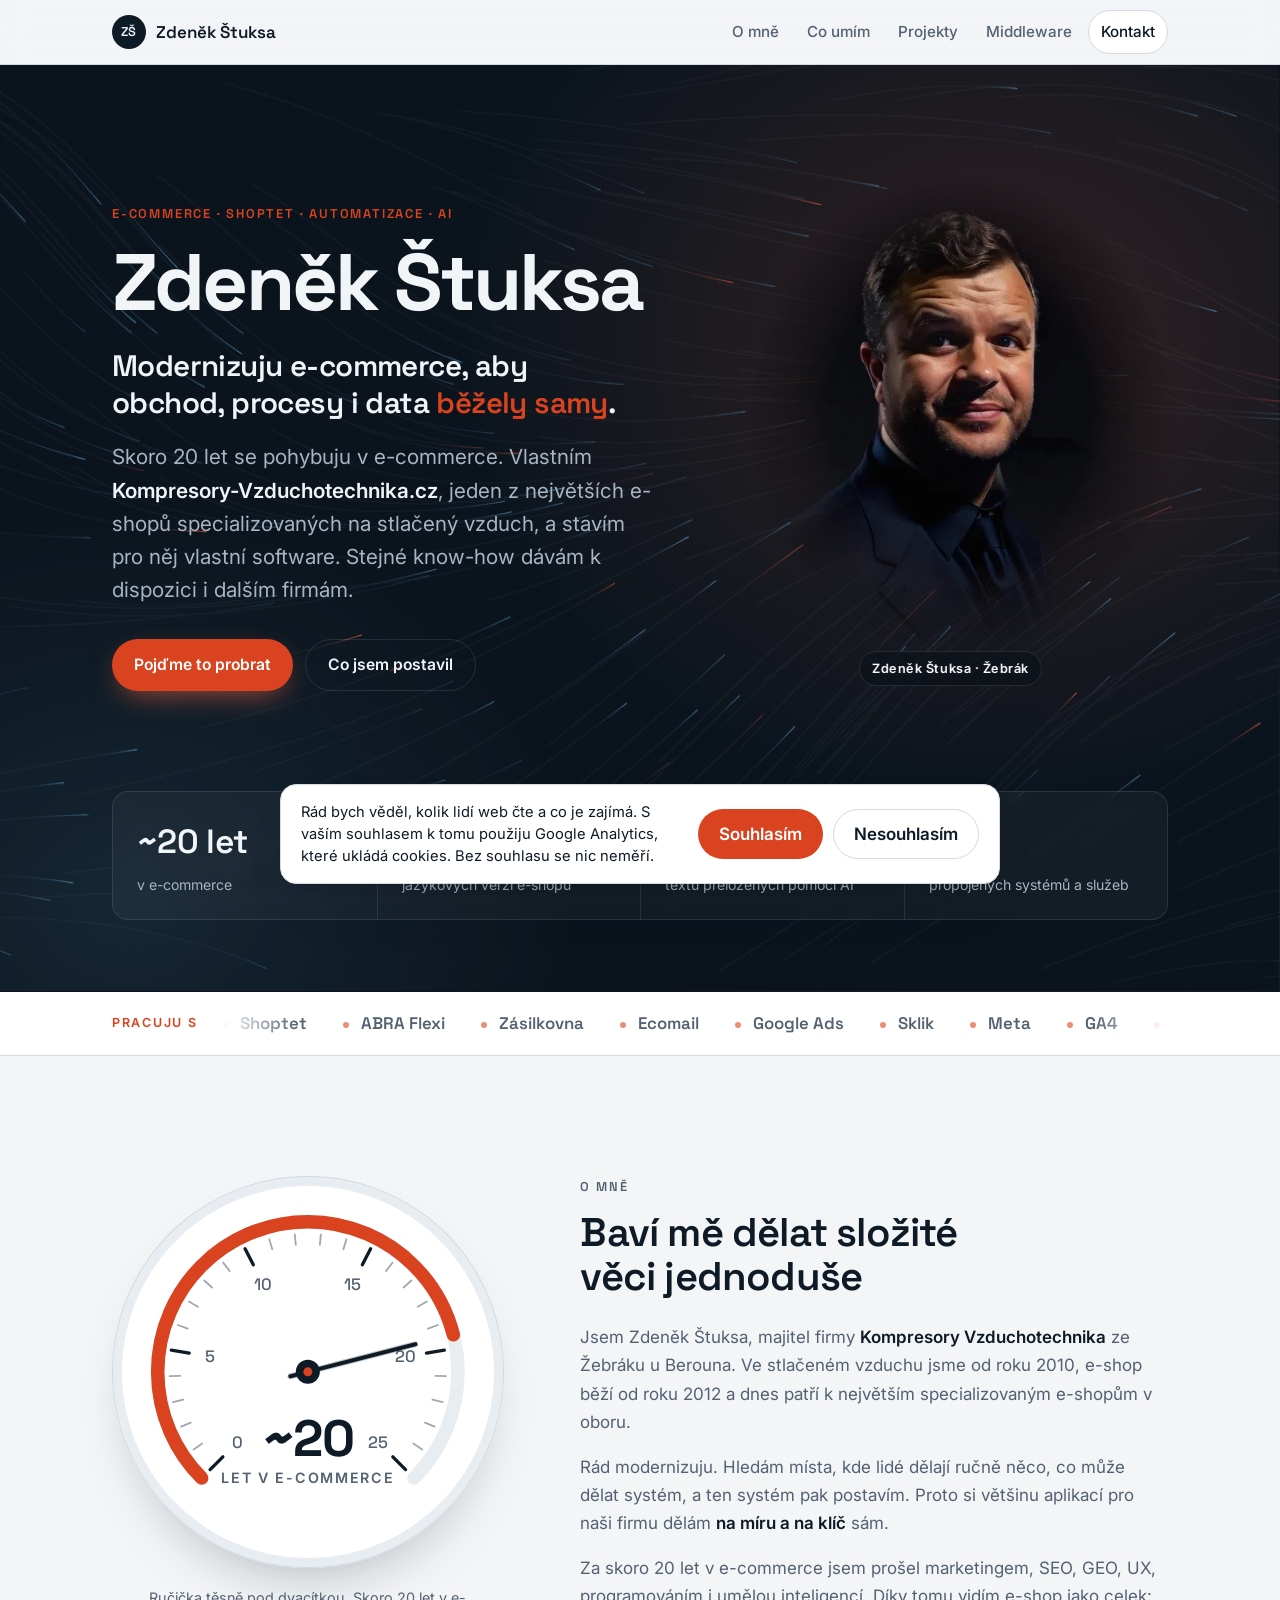
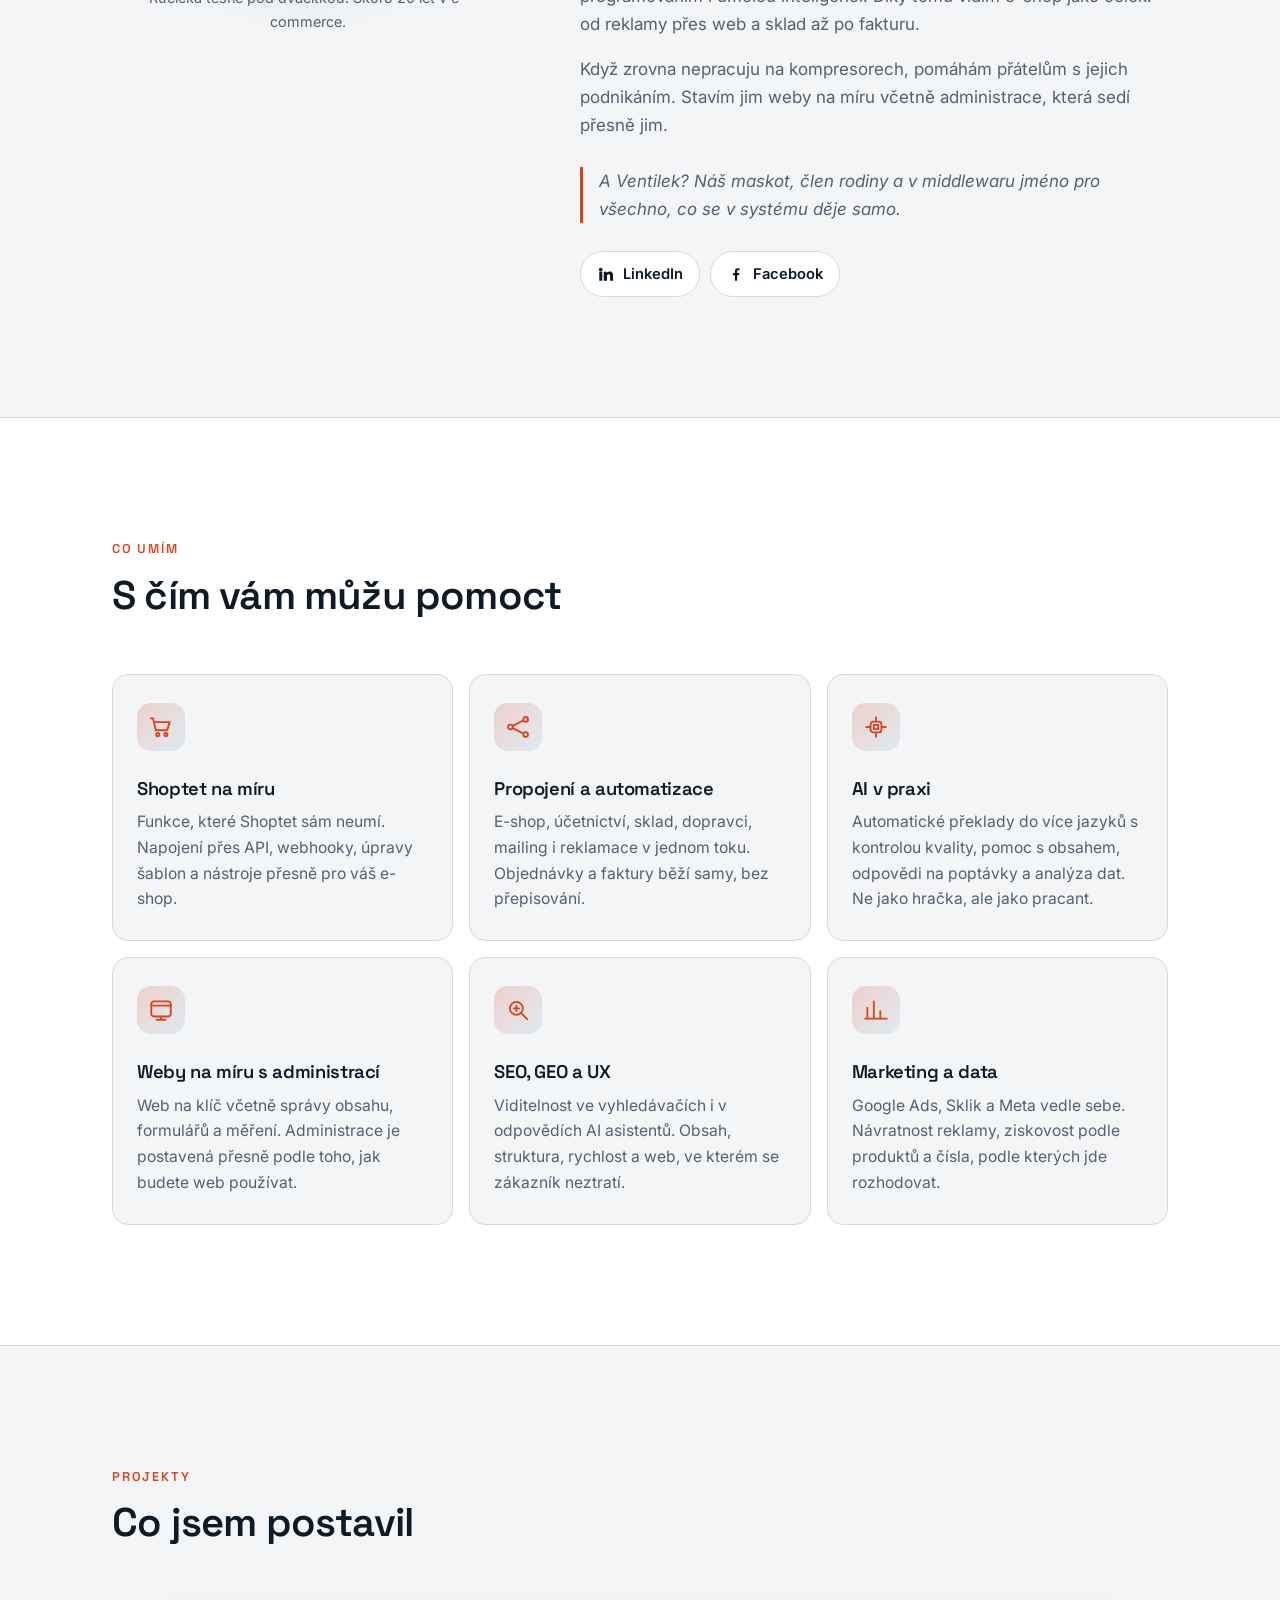
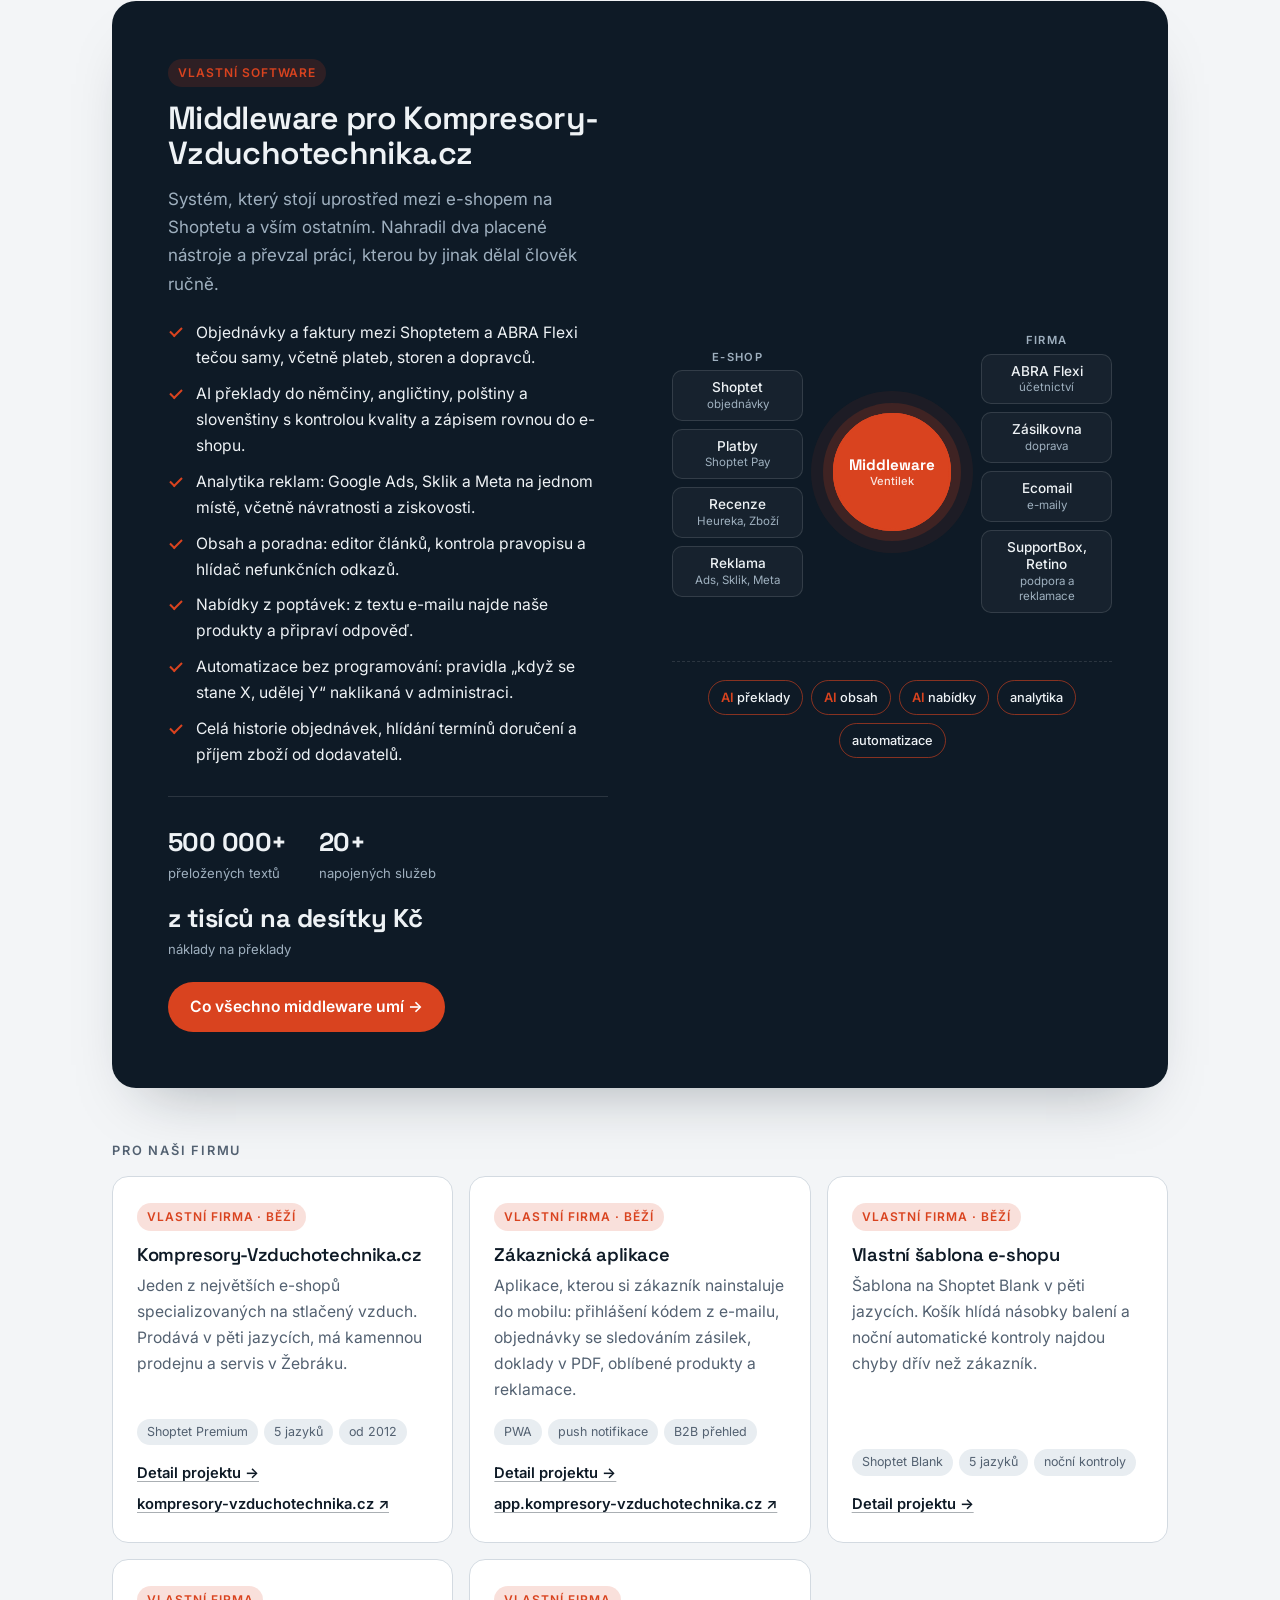
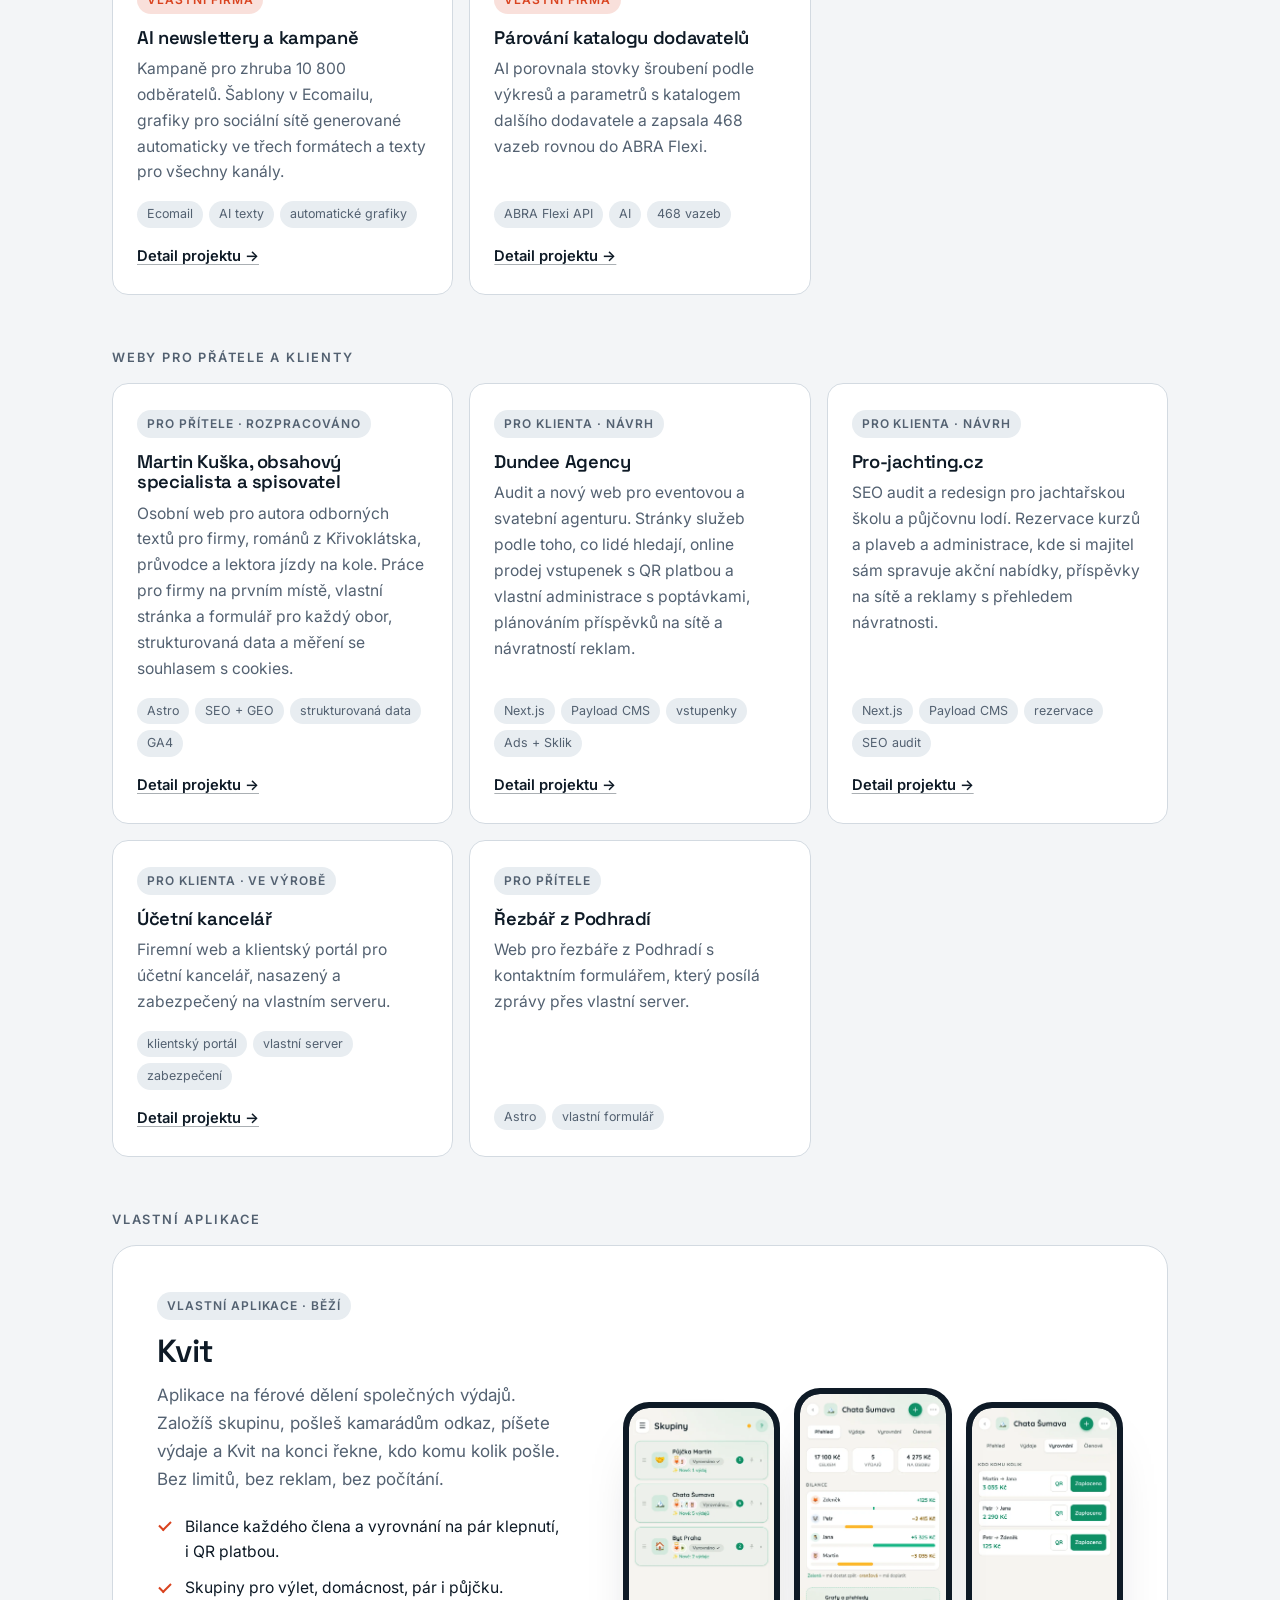
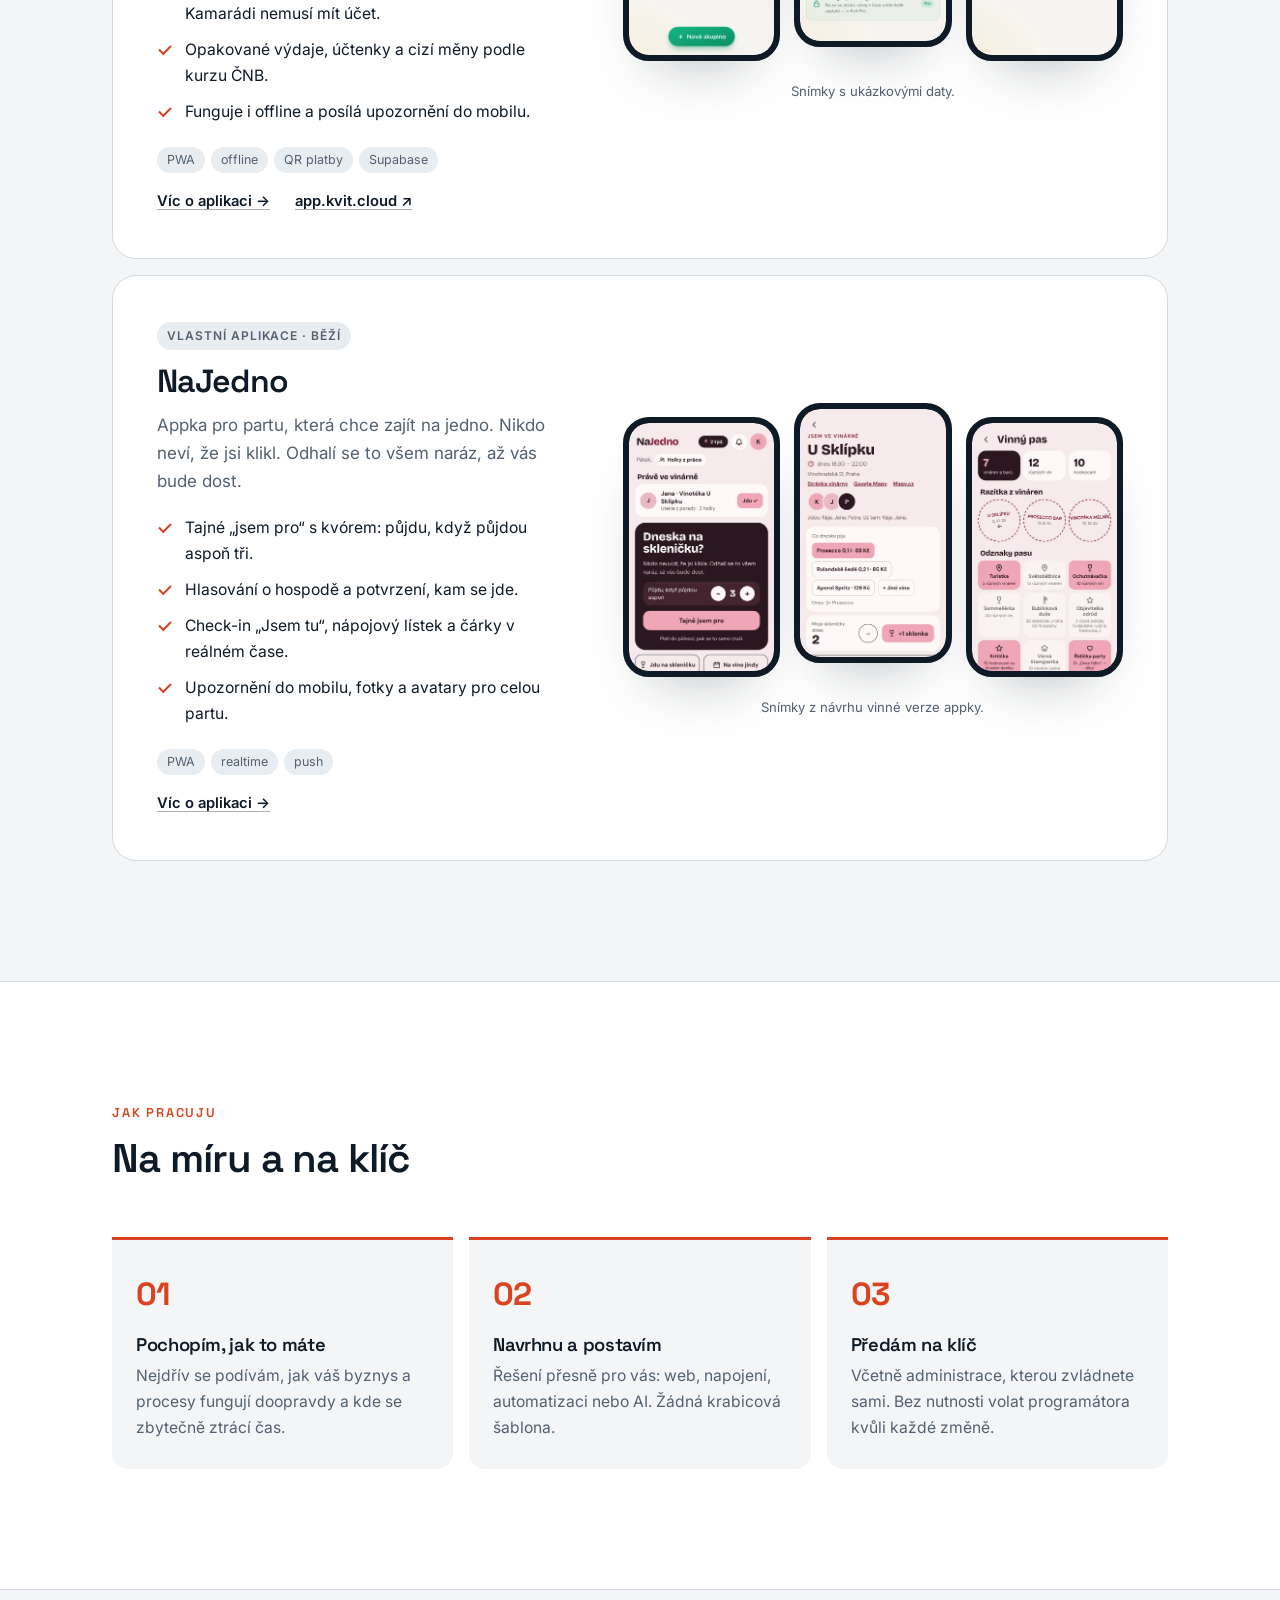
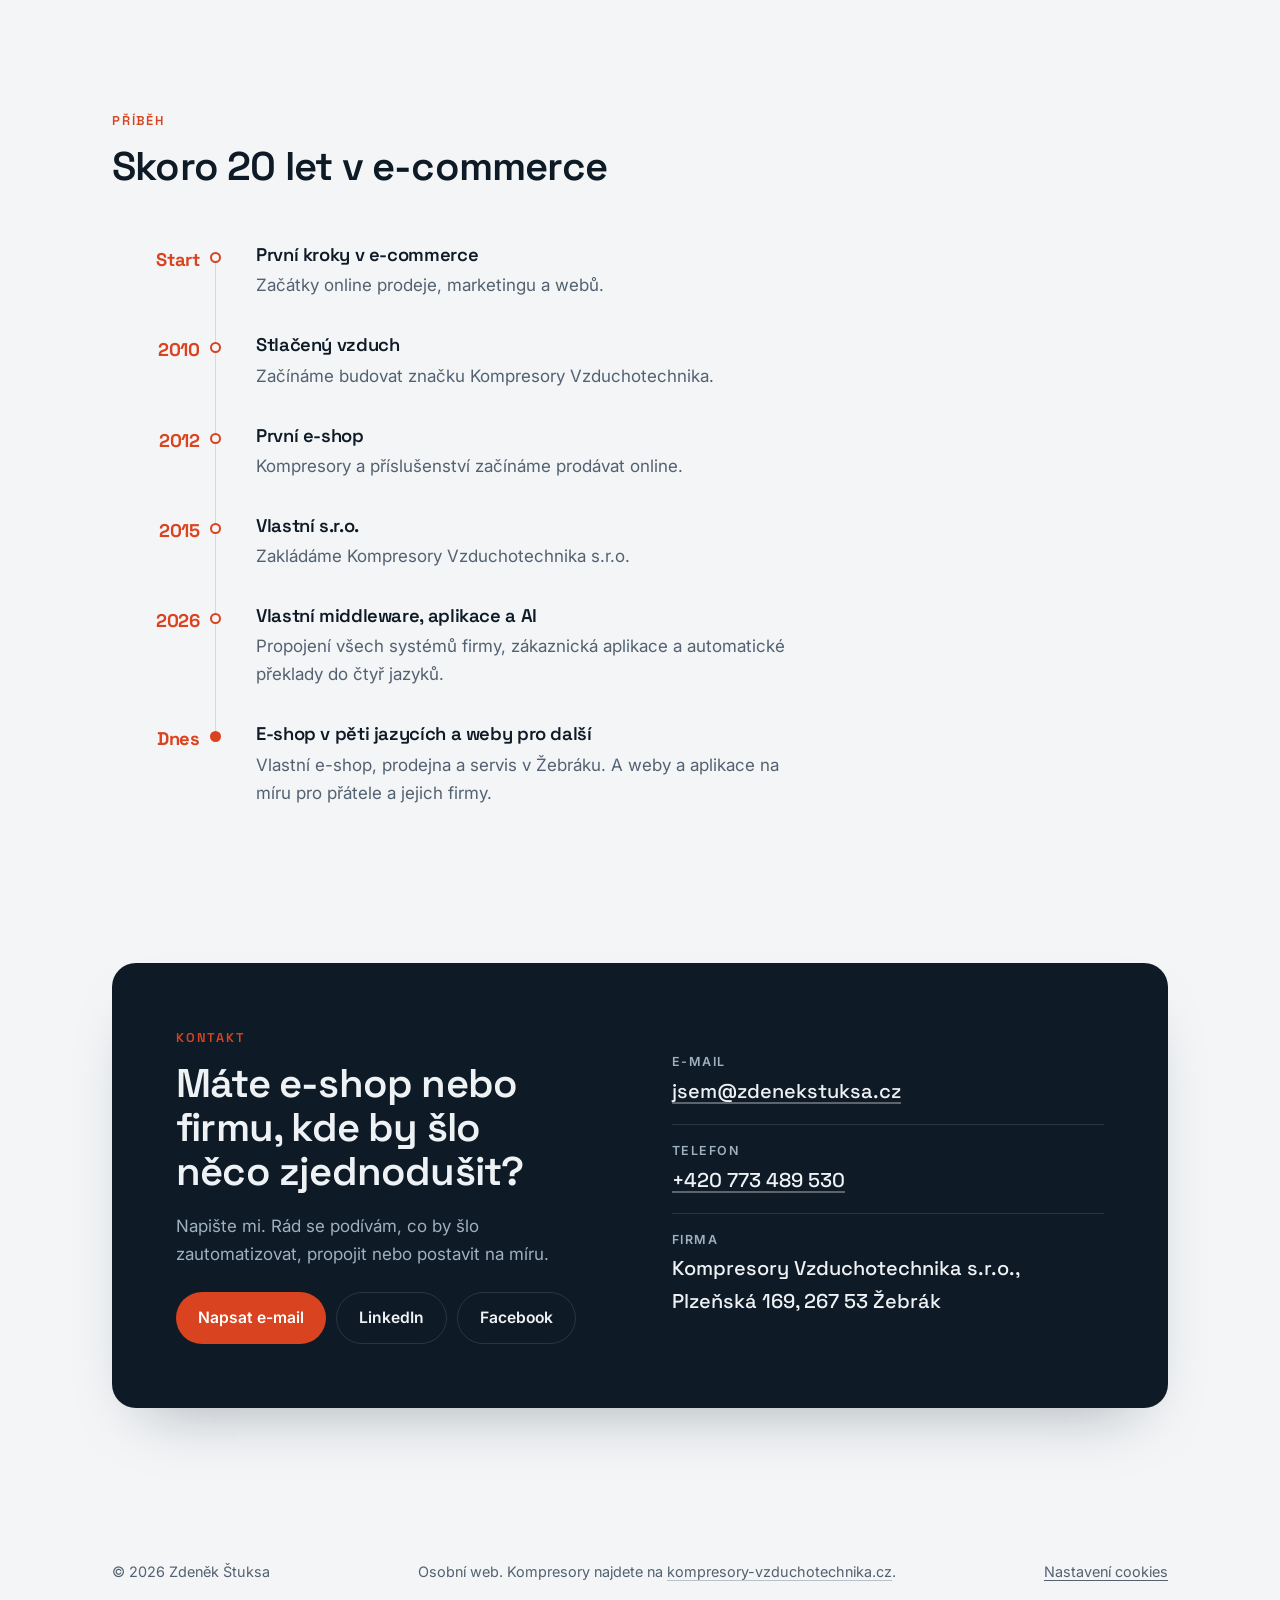
==== commit 5aece28b: "Add consent-based visit tracking, structured data and a 404 page Google Analytics 4 (G-2QMREX9VCJ) l" ====
--- a/index.html
+++ b/index.html
@@ -11,6 +11,8 @@
 
   <link rel="canonical" href="https://zdenekstuksa.cz/">
   <meta property="og:type" content="profile">
+  <meta property="og:site_name" content="Zdeněk Štuksa">
+  <meta name="twitter:card" content="summary">
   <meta property="og:url" content="https://zdenekstuksa.cz/">
   <meta property="og:locale" content="cs_CZ">
   <meta property="og:title" content="Zdeněk Štuksa — e-commerce, Shoptet, automatizace a AI">
@@ -32,6 +34,7 @@
   {
     "@context": "https://schema.org",
     "@type": "Person",
+    "@id": "https://zdenekstuksa.cz/#zdenek",
     "name": "Zdeněk Štuksa",
     "url": "https://zdenekstuksa.cz/",
     "email": "mailto:jsem@zdenekstuksa.cz",
@@ -49,6 +52,17 @@
       "https://www.facebook.com/share/1919d7MCzJ/"
     ],
     "knowsAbout": ["E-commerce", "Shoptet", "Automatizace procesů", "Integrace systémů", "Umělá inteligence", "SEO", "GEO", "UX", "Online marketing", "Stlačený vzduch"]
+  }
+  </script>
+  <script type="application/ld+json">
+  {
+    "@context": "https://schema.org",
+    "@type": "WebSite",
+    "@id": "https://zdenekstuksa.cz/#web",
+    "url": "https://zdenekstuksa.cz/",
+    "name": "Zdeněk Štuksa",
+    "inLanguage": "cs",
+    "publisher": { "@id": "https://zdenekstuksa.cz/#zdenek" }
   }
   </script>
 </head>
@@ -579,6 +593,7 @@
     <div class="wrap site-footer__inner">
       <span>© <span data-year>2026</span> Zdeněk Štuksa</span>
       <span>Osobní web. Kompresory najdete na <a href="https://www.kompresory-vzduchotechnika.cz/" rel="noopener">kompresory-vzduchotechnika.cz</a>.</span>
+      <button type="button" class="footer-link" data-consent-open hidden>Nastavení cookies</button>
     </div>
   </footer>
 
--- a/styles.css
+++ b/styles.css
@@ -3076,3 +3076,84 @@
     min-height: calc(1.45rem * 1.65);
   }
 }
+
+/* ---------- souhlas s měřením návštěvnosti ---------- */
+
+.consent {
+  position: fixed;
+  left: var(--gutter);
+  right: var(--gutter);
+  bottom: 16px;
+  z-index: 60;
+  max-width: 720px;
+  margin: 0 auto;
+  display: flex;
+  flex-wrap: wrap;
+  align-items: center;
+  gap: 12px 20px;
+  padding: 16px 20px;
+  border: 1px solid var(--line);
+  border-radius: var(--radius);
+  background: var(--surface);
+  color: var(--ink);
+  box-shadow: var(--shadow), 0 8px 24px -12px rgba(0, 0, 0, 0.25);
+}
+
+.consent__text {
+  flex: 1 1 320px;
+  margin: 0;
+  font-size: 0.92rem;
+  line-height: 1.5;
+}
+
+.consent__actions {
+  display: flex;
+  flex-wrap: wrap;
+  gap: 10px;
+}
+
+.consent .btn {
+  min-height: 44px;
+  padding: 10px 20px;
+  border: 1px solid transparent;
+  font: inherit;
+  font-weight: 600;
+  cursor: pointer;
+}
+
+.consent .btn--ghost {
+  border-color: var(--line);
+}
+
+.footer-link {
+  padding: 0;
+  border: 0;
+  background: none;
+  color: inherit;
+  font: inherit;
+  text-decoration: underline;
+  text-underline-offset: 3px;
+  cursor: pointer;
+}
+
+.footer-link:hover {
+  color: var(--ink);
+}
+
+@media (max-width: 520px) {
+  .consent {
+    bottom: 12px;
+    padding: 14px 16px;
+  }
+  .consent__actions,
+  .consent .btn {
+    flex: 1 1 auto;
+    justify-content: center;
+  }
+}
+
+@media print {
+  .consent {
+    display: none;
+  }
+}
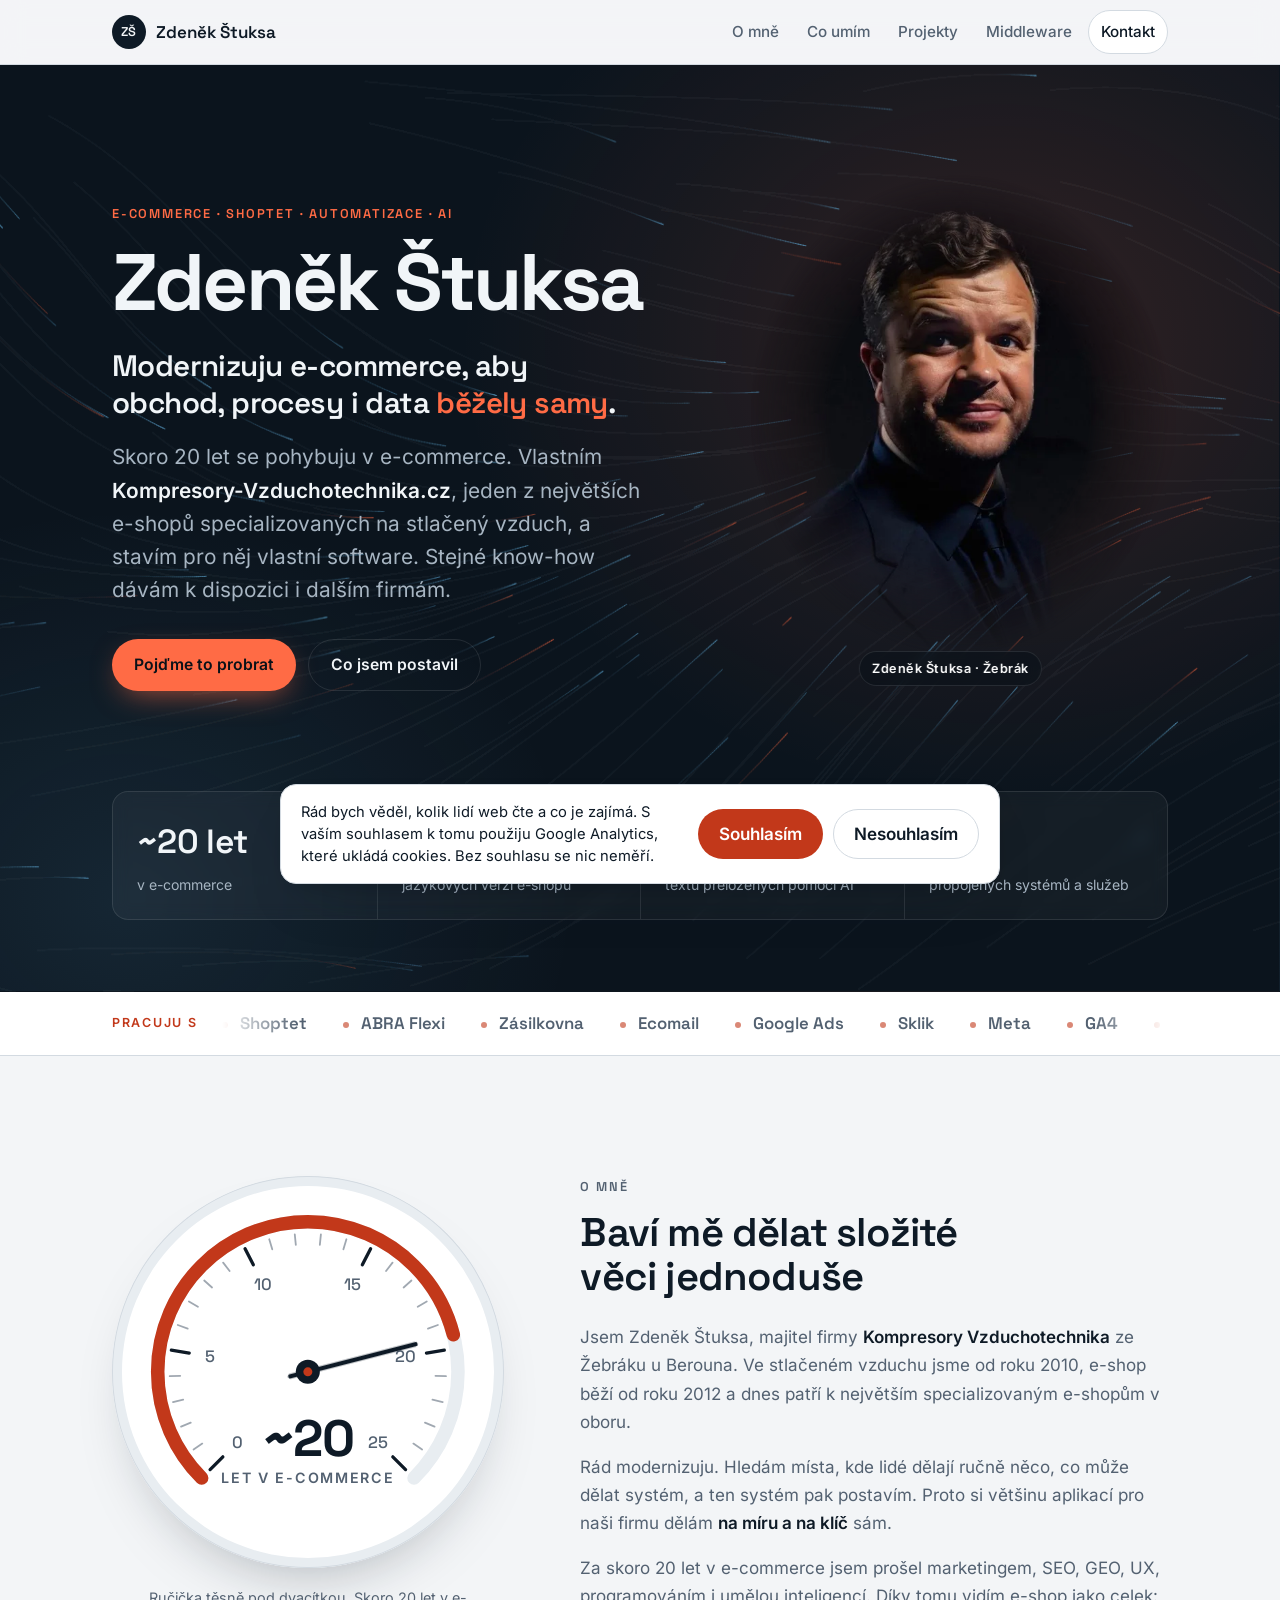
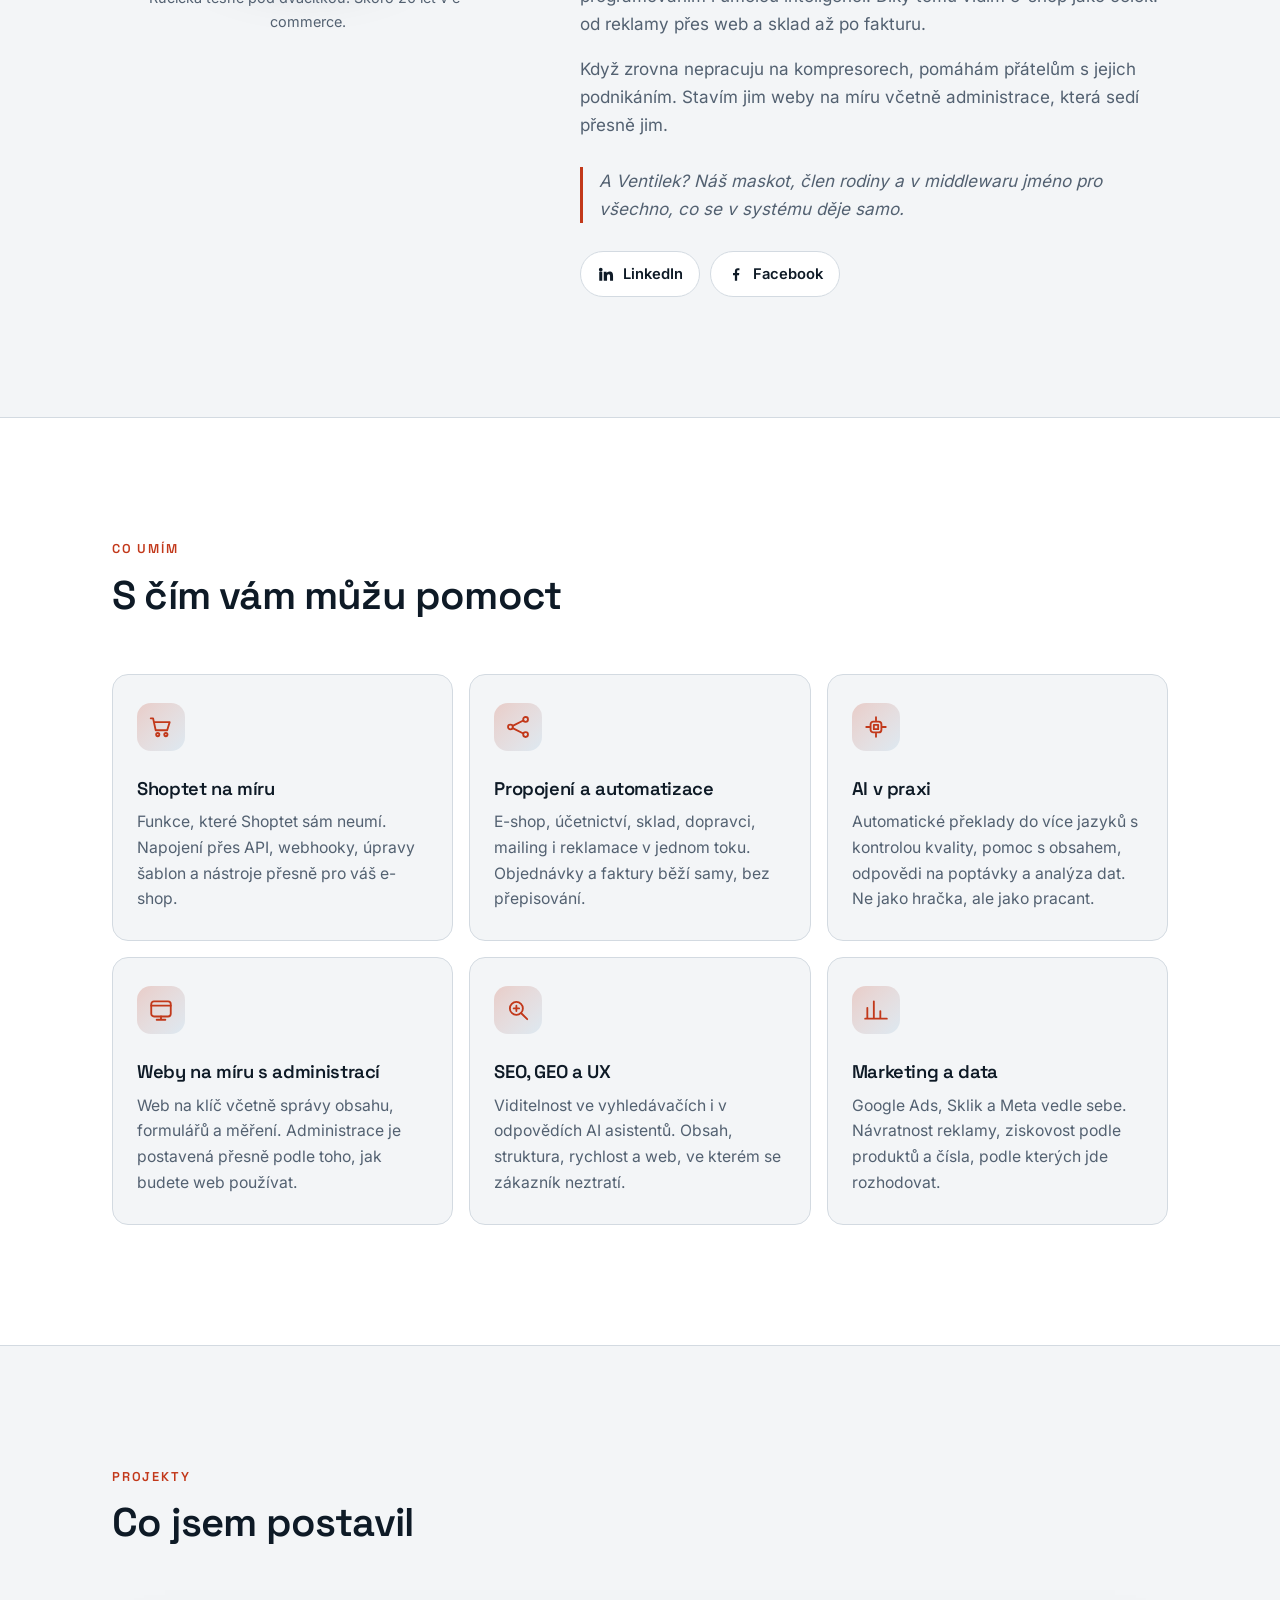
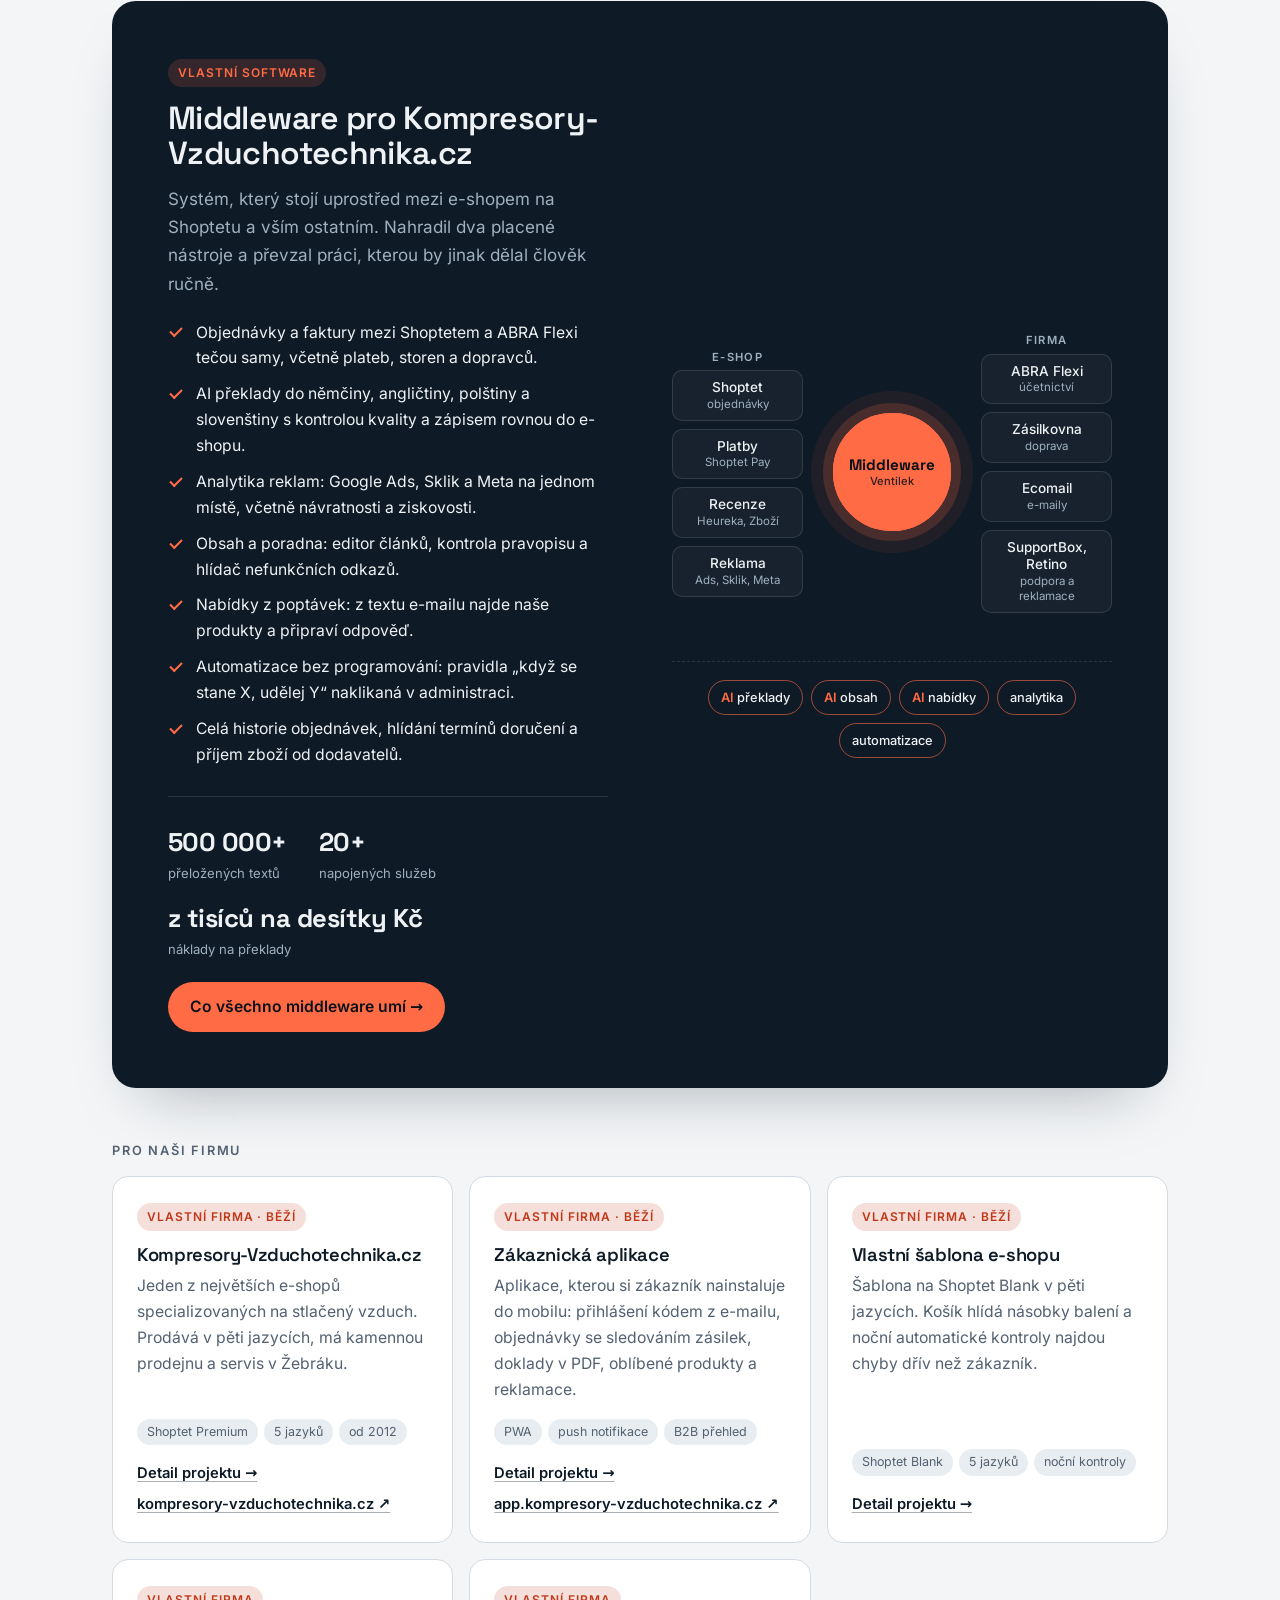
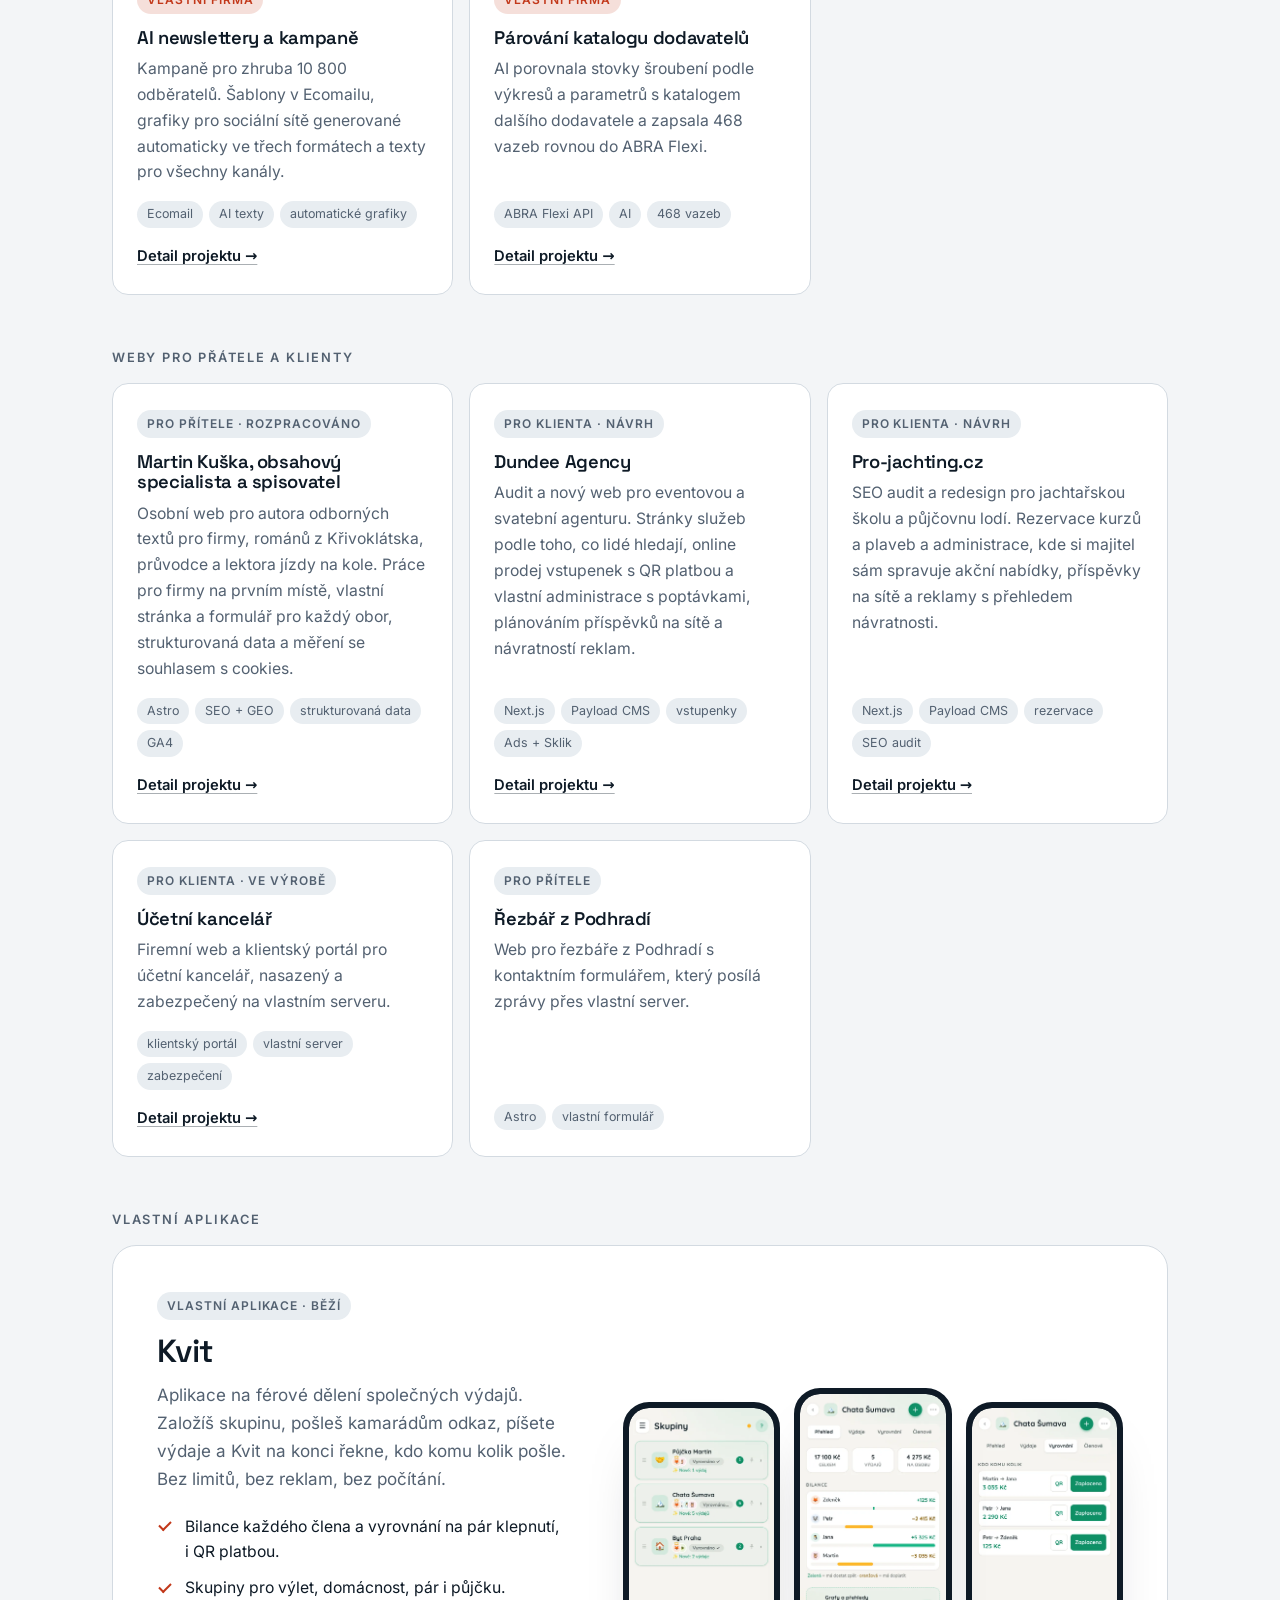
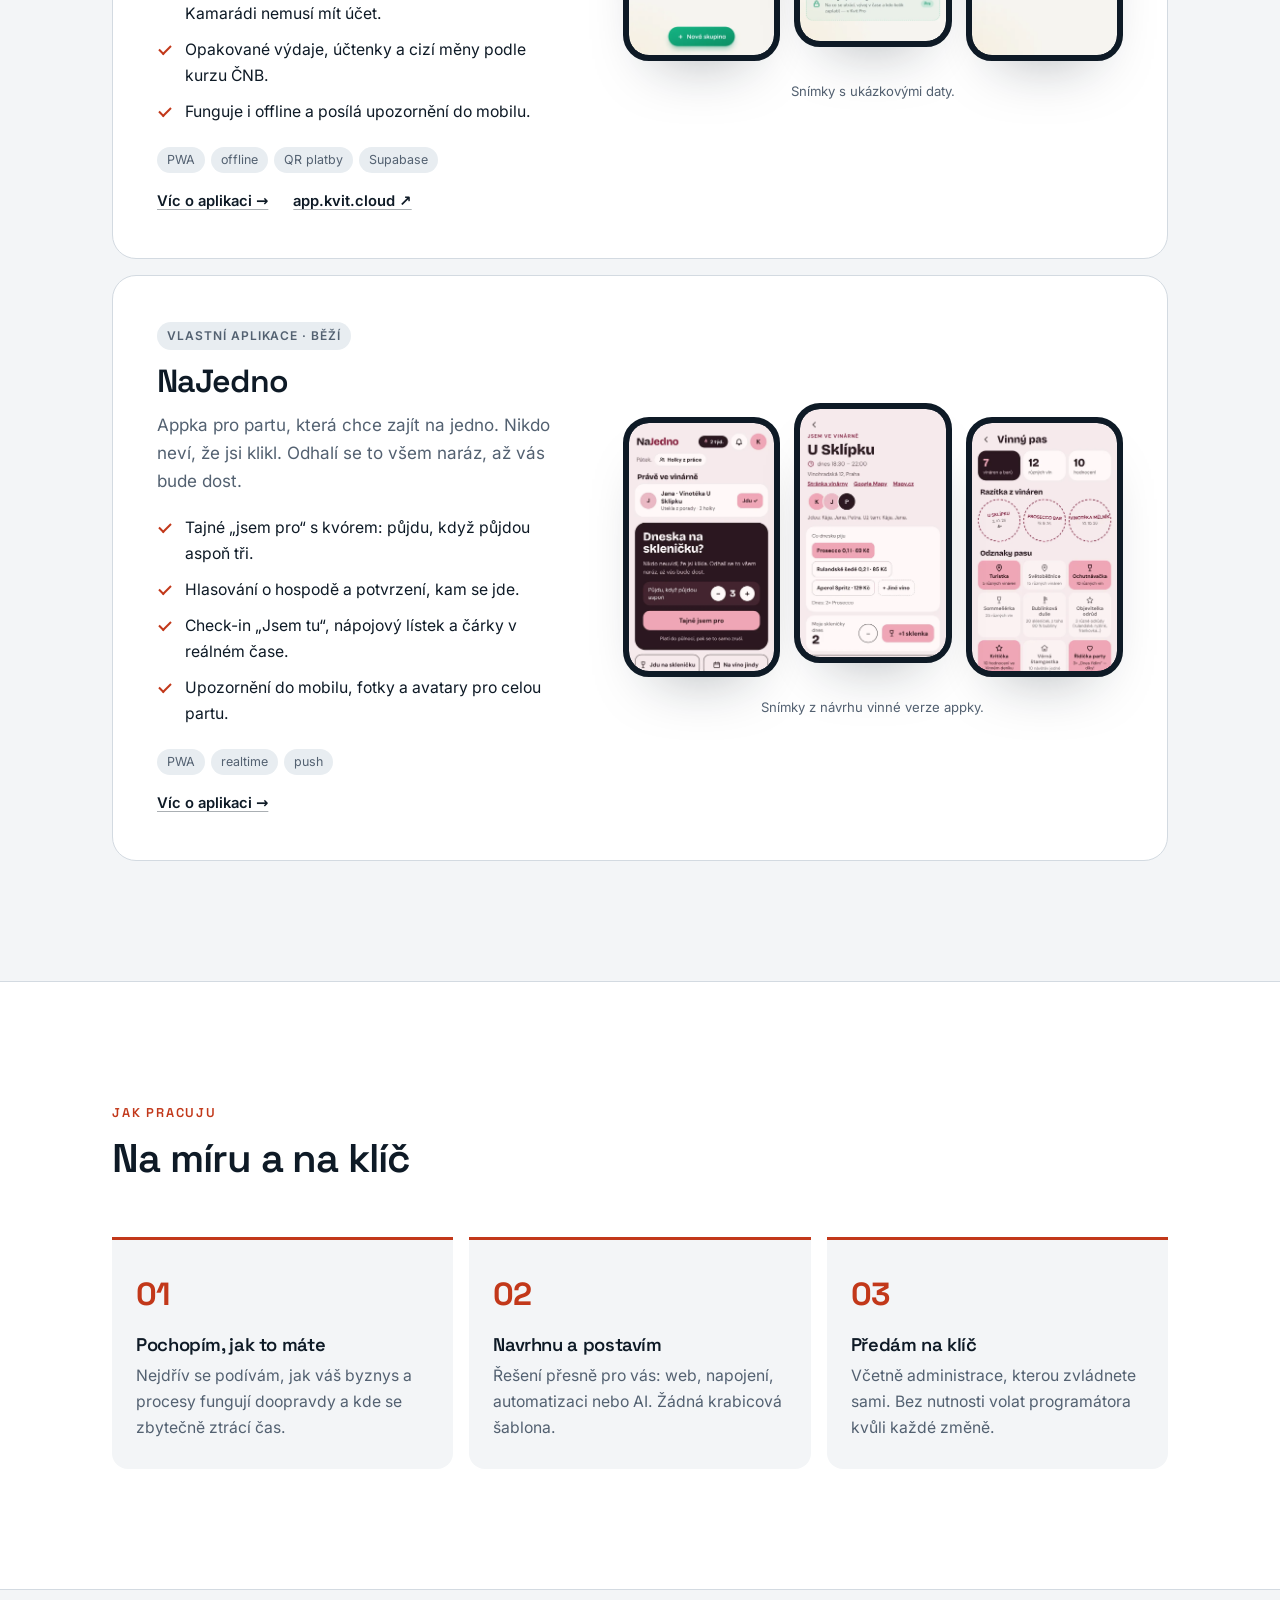
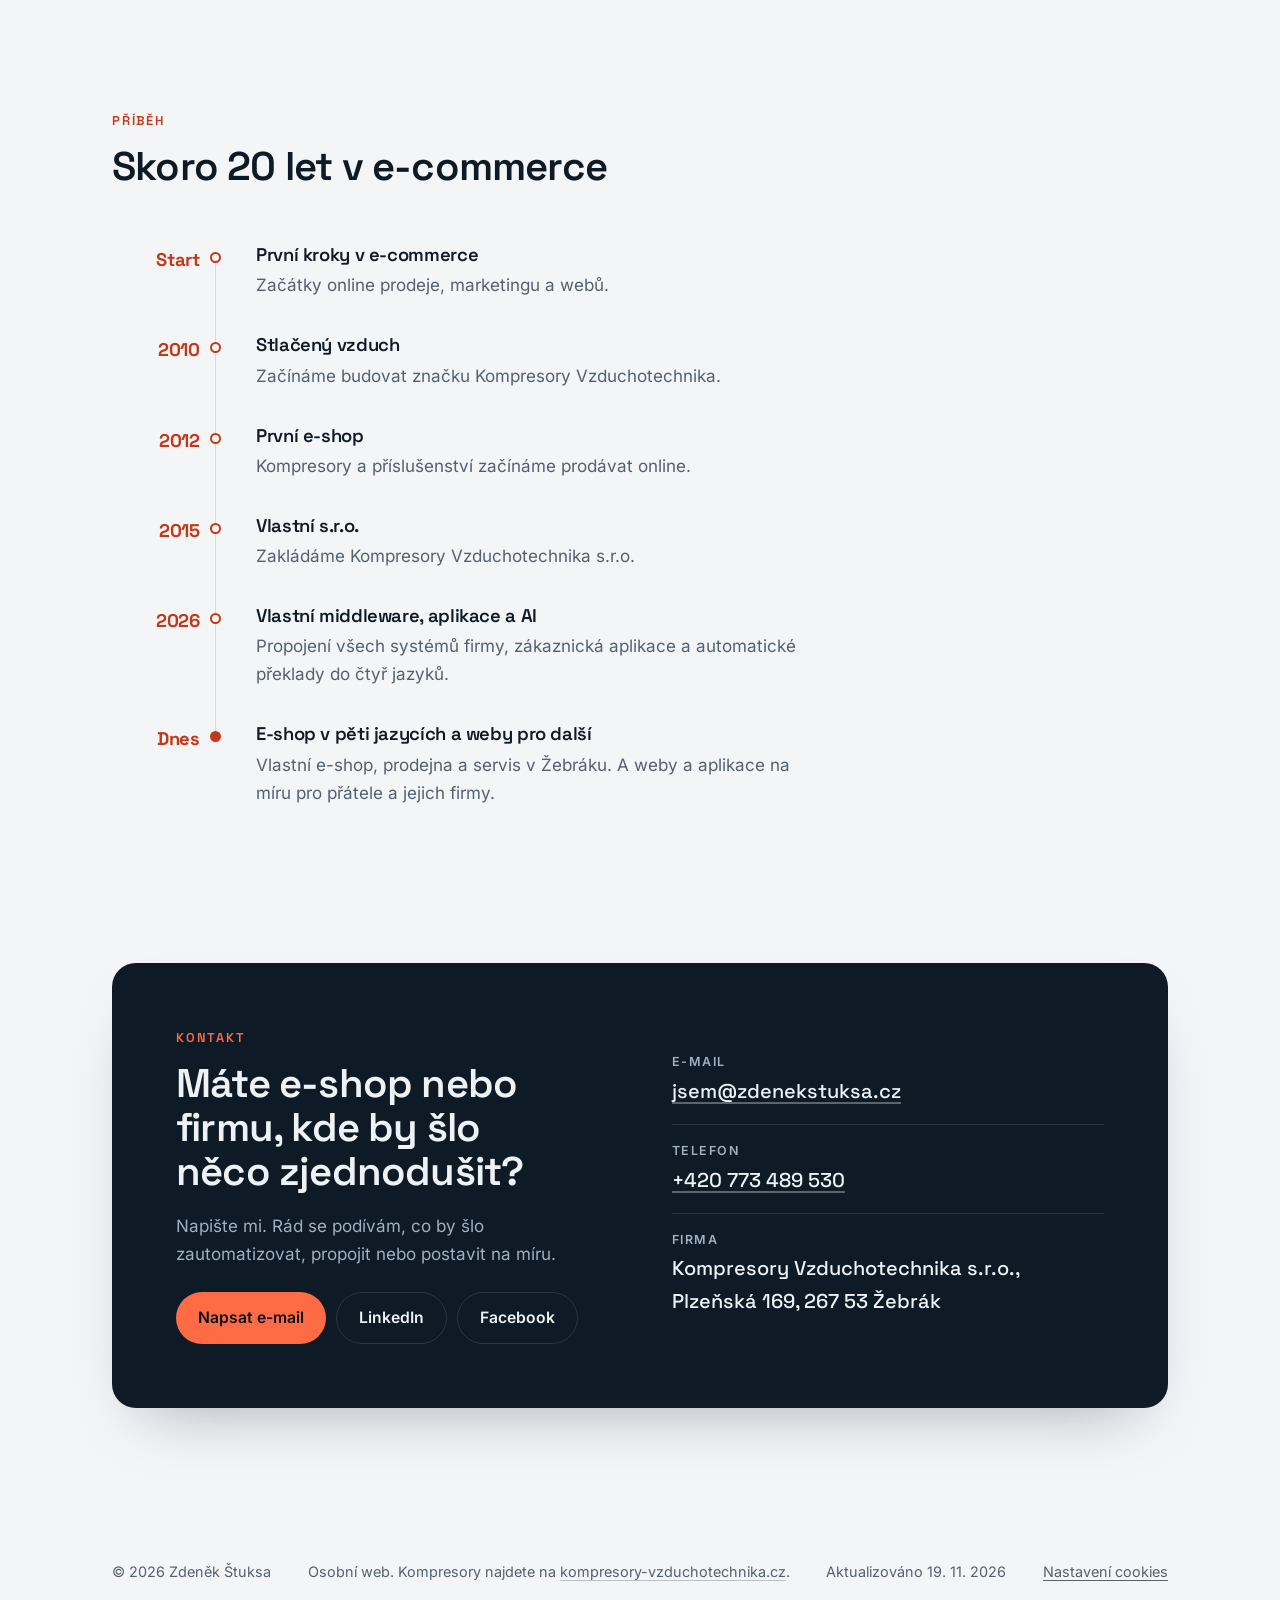
==== commit 03d14a6b: "Apply audit fixes: mobile menu, contrast, icons, fonts, dates - Phone header gets a swipeable row of" ====
--- a/index.html
+++ b/index.html
@@ -12,22 +12,24 @@
   <link rel="canonical" href="https://zdenekstuksa.cz/">
   <meta property="og:type" content="profile">
   <meta property="og:site_name" content="Zdeněk Štuksa">
-  <meta name="twitter:card" content="summary">
+  <meta name="twitter:card" content="summary_large_image">
   <meta property="og:url" content="https://zdenekstuksa.cz/">
   <meta property="og:locale" content="cs_CZ">
   <meta property="og:title" content="Zdeněk Štuksa — e-commerce, Shoptet, automatizace a AI">
   <meta property="og:description" content="Skoro 20 let v e-commerce. Majitel Kompresory-Vzduchotechnika.cz. Pomáhám firmám prodávat online chytřeji.">
-  <meta property="og:image" content="https://zdenekstuksa.cz/assets/zdenek-stuksa.jpg">
-  <meta property="og:image:width" content="800">
-  <meta property="og:image:height" content="800">
+  <meta property="og:image" content="https://zdenekstuksa.cz/assets/og-zdenek-stuksa.jpg">
+  <meta property="og:image:width" content="1200">
+  <meta property="og:image:height" content="630">
+  <meta property="og:image:alt" content="Zdeněk Štuksa – e-commerce, Shoptet a AI">
   <meta property="profile:first_name" content="Zdeněk">
   <meta property="profile:last_name" content="Štuksa">
 
-  <link rel="icon" href="data:image/svg+xml,%3Csvg xmlns='http://www.w3.org/2000/svg' viewBox='0 0 32 32'%3E%3Ccircle cx='16' cy='16' r='14' fill='%230e1a26'/%3E%3Cpath d='M16 16 L24 10' stroke='%23e0492a' stroke-width='3' stroke-linecap='round'/%3E%3Ccircle cx='16' cy='16' r='3' fill='%23ffffff'/%3E%3C/svg%3E">
-
-  <link rel="preconnect" href="https://fonts.googleapis.com">
-  <link rel="preconnect" href="https://fonts.gstatic.com" crossorigin>
-  <link rel="stylesheet" href="https://fonts.googleapis.com/css2?family=Inter:wght@400;500;600&family=Space+Grotesk:wght@500;600;700&display=swap">
+  <link rel="icon" href="/favicon.ico" sizes="48x48">
+  <link rel="icon" href="/favicon.svg" type="image/svg+xml">
+  <link rel="apple-touch-icon" href="/apple-touch-icon.png">
+
+  <link rel="preload" href="/assets/fonts/space-grotesk-latin.woff2" as="font" type="font/woff2" crossorigin>
+  <link rel="preload" href="/assets/fonts/inter-latin.woff2" as="font" type="font/woff2" crossorigin>
   <link rel="stylesheet" href="styles.css">
 
   <script type="application/ld+json">
@@ -41,6 +43,11 @@
     "telephone": "+420 773 489 530",
     "image": "https://zdenekstuksa.cz/assets/zdenek-stuksa.jpg",
     "jobTitle": "Majitel, Kompresory Vzduchotechnika s.r.o.",
+    "address": {
+      "@type": "PostalAddress",
+      "addressLocality": "Žebrák",
+      "addressCountry": "CZ"
+    },
     "description": "Specialista na e-commerce, Shoptet, automatizaci procesů a využití AI v e-shopech.",
     "worksFor": {
       "@type": "Organization",
@@ -65,6 +72,20 @@
     "publisher": { "@id": "https://zdenekstuksa.cz/#zdenek" }
   }
   </script>
+  <script type="application/ld+json">
+  {
+    "@context": "https://schema.org",
+    "@type": "ProfilePage",
+    "@id": "https://zdenekstuksa.cz/#profil",
+    "url": "https://zdenekstuksa.cz/",
+    "name": "Zdeněk Štuksa — e-commerce, Shoptet, automatizace a AI",
+    "inLanguage": "cs",
+    "isPartOf": { "@id": "https://zdenekstuksa.cz/#web" },
+    "datePublished": "2026-11-19",
+    "dateModified": "2026-11-19",
+    "mainEntity": { "@id": "https://zdenekstuksa.cz/#zdenek" }
+  }
+  </script>
 </head>
 <body>
   <a class="skip-link" href="#obsah">Přeskočit na obsah</a>
@@ -80,8 +101,8 @@
         <a href="#co-umim">Co umím</a>
         <a href="#projekty">Projekty</a>
         <a href="middleware.html">Middleware</a>
-        <a class="nav__cta" href="#kontakt">Kontakt</a>
       </nav>
+      <a class="nav__cta" href="#kontakt">Kontakt</a>
     </div>
   </header>
 
@@ -593,6 +614,7 @@
     <div class="wrap site-footer__inner">
       <span>© <span data-year>2026</span> Zdeněk Štuksa</span>
       <span>Osobní web. Kompresory najdete na <a href="https://www.kompresory-vzduchotechnika.cz/" rel="noopener">kompresory-vzduchotechnika.cz</a>.</span>
+      <span>Aktualizováno <time datetime="2026-11-19" data-upraveno>19. 11. 2026</time></span>
       <button type="button" class="footer-link" data-consent-open hidden>Nastavení cookies</button>
     </div>
   </footer>
--- a/styles.css
+++ b/styles.css
@@ -2,6 +2,45 @@
    Zdeněk Štuksa — osobní web
    Barvy jsou tokeny v :root, tmavý režim je níže.
    ------------------------------------------------------------ */
+
+/* Písma jsou uložená přímo na webu (dřív Google Fonts): rychlejší první zobrazení
+   a návštěvník nic neposílá Googlu před souhlasem. Licence SIL OFL je u souborů. */
+
+@font-face {
+  font-family: "Inter";
+  font-style: normal;
+  font-weight: 400 600;
+  font-display: swap;
+  src: url("assets/fonts/inter-latin-ext.woff2") format("woff2");
+  unicode-range: U+0100-02BA, U+02BD-02C5, U+02C7-02CC, U+02CE-02D7, U+02DD-02FF, U+0304, U+0308, U+0329, U+1D00-1DBF, U+1E00-1E9F, U+1EF2-1EFF, U+2020, U+20A0-20AB, U+20AD-20C4, U+2113, U+2C60-2C7F, U+A720-A7FF;
+}
+
+@font-face {
+  font-family: "Inter";
+  font-style: normal;
+  font-weight: 400 600;
+  font-display: swap;
+  src: url("assets/fonts/inter-latin.woff2") format("woff2");
+  unicode-range: U+0000-00FF, U+0131, U+0152-0153, U+02BB-02BC, U+02C6, U+02DA, U+02DC, U+0304, U+0308, U+0329, U+2000-206F, U+20AC, U+2122, U+2191, U+2193, U+2212, U+2215, U+FEFF, U+FFFD;
+}
+
+@font-face {
+  font-family: "Space Grotesk";
+  font-style: normal;
+  font-weight: 500 700;
+  font-display: swap;
+  src: url("assets/fonts/space-grotesk-latin-ext.woff2") format("woff2");
+  unicode-range: U+0100-02BA, U+02BD-02C5, U+02C7-02CC, U+02CE-02D7, U+02DD-02FF, U+0304, U+0308, U+0329, U+1D00-1DBF, U+1E00-1E9F, U+1EF2-1EFF, U+2020, U+20A0-20AB, U+20AD-20C4, U+2113, U+2C60-2C7F, U+A720-A7FF;
+}
+
+@font-face {
+  font-family: "Space Grotesk";
+  font-style: normal;
+  font-weight: 500 700;
+  font-display: swap;
+  src: url("assets/fonts/space-grotesk-latin.woff2") format("woff2");
+  unicode-range: U+0000-00FF, U+0131, U+0152-0153, U+02BB-02BC, U+02C6, U+02DA, U+02DC, U+0304, U+0308, U+0329, U+2000-206F, U+20AC, U+2122, U+2191, U+2193, U+2212, U+2215, U+FEFF, U+FFFD;
+}
 
 :root {
   --bg: #f3f5f7;
@@ -11,7 +50,7 @@
   --muted: #536171;
   --line: #d3dae1;
   --grid: rgba(14, 26, 38, 0.05);
-  --accent: #d9431f;
+  --accent: #c2381a;
   --accent-ink: #ffffff;
   --invert-bg: #0e1a26;
   --invert-ink: #eef2f5;
@@ -28,7 +67,7 @@
   --flow-a: #ff6b45;
   --flow-b: #5fa8d3;
   --live: #3ad29f;
-  --spot: rgba(217, 67, 31, 0.08);
+  --spot: rgba(194, 56, 26, 0.08);
   --spot-dark: rgba(255, 107, 69, 0.14);
 
   --font-display: "Space Grotesk", ui-sans-serif, system-ui, sans-serif;
@@ -78,6 +117,17 @@
   color-scheme: dark;
 }
 
+/* V tmavých pruzích (úvod, kontakt, karty projektů) světlejší oranžová,
+   aby byla čitelná i ve světlém vzhledu. */
+.hero--dark,
+.cs-hero,
+.contact,
+.feature,
+.portrait {
+  --accent: #ff6b45;
+  --accent-ink: #0a1118;
+}
+
 /* ---------- základ ---------- */
 
 *,
@@ -233,6 +283,7 @@
   display: flex;
   align-items: center;
   gap: 4px;
+  margin-left: auto;
 }
 
 .nav a {
@@ -248,10 +299,21 @@
   color: var(--ink);
 }
 
-.nav .nav__cta {
+.nav__cta {
+  flex: none;
+  margin-left: -12px;
+  padding: 8px 12px;
+  border-radius: 999px;
+  text-decoration: none;
+  font-size: 0.95rem;
+  font-weight: 500;
   color: var(--ink);
   border: 1px solid var(--line);
   background: var(--surface);
+}
+
+.nav__cta:hover {
+  border-color: var(--ink);
 }
 
 /* ---------- úvod ---------- */
@@ -1422,6 +1484,7 @@
   grid-column: span 2;
 }
 
+.cs-module h3,
 .cs-module h4 {
   margin: 0 0 8px;
   font-family: var(--font-display);
@@ -1966,8 +2029,49 @@
 }
 
 @media (max-width: 600px) {
-  .nav a:not(.nav__cta) {
+  /* Na telefonu jde menu pod jméno jako řádek, který se dá posunout prstem. */
+  html {
+    scroll-padding-top: 116px;
+  }
+
+  .site-header__inner {
+    flex-wrap: wrap;
+    height: auto;
+    padding-top: 10px;
+    row-gap: 8px;
+  }
+
+  .nav__cta {
+    margin-left: auto;
+    order: 2;
+  }
+
+  .nav {
+    order: 3;
+    flex: 1 1 100%;
+    gap: 4px;
+    margin: 0 calc(-1 * var(--gutter));
+    padding: 0 var(--gutter) 10px;
+    overflow-x: auto;
+    scrollbar-width: none;
+    -webkit-overflow-scrolling: touch;
+  }
+
+  .nav::-webkit-scrollbar {
     display: none;
+  }
+
+  .nav a {
+    flex: none;
+    padding: 5px 10px;
+    border: 1px solid var(--line);
+    font-size: 0.9rem;
+    color: var(--ink);
+    background: color-mix(in srgb, var(--surface) 70%, transparent);
+  }
+
+  .nav a[aria-current="page"] {
+    border-color: var(--accent);
   }
 
   .timeline li {
@@ -2652,7 +2756,7 @@
   gap: 10px;
 }
 
-.board__col h4 {
+.board__title {
   margin: 0 0 8px;
   font-size: 0.74rem;
   font-weight: 600;
@@ -3157,3 +3261,89 @@
     display: none;
   }
 }
+
+/* ---------- stránka 404: manometr spadne na nulu ---------- */
+
+.nf-hero {
+  min-height: min(78vh, 760px);
+  display: flex;
+  align-items: center;
+}
+
+.nf-hero > .wrap {
+  width: 100%;
+}
+
+.nf-dial {
+  width: min(100%, 360px);
+}
+
+.gauge--empty .gauge__needle {
+  transform: rotate(-135deg);
+  animation: needle-drop 2.6s cubic-bezier(0.4, 0, 0.2, 1) 0.3s both;
+}
+
+.gauge--empty .gauge__value {
+  stroke-dashoffset: 471.24;
+  animation: value-drain 2.6s cubic-bezier(0.4, 0, 0.2, 1) 0.3s both;
+}
+
+.gauge--empty .gauge__readout {
+  fill: var(--accent);
+}
+
+.gauge__bar {
+  fill: var(--muted);
+  font-family: var(--font-body);
+  font-size: 9px;
+  font-weight: 600;
+  letter-spacing: 0.12em;
+  text-transform: uppercase;
+  text-anchor: middle;
+}
+
+@keyframes needle-drop {
+  0% {
+    transform: rotate(27deg);
+  }
+  18% {
+    transform: rotate(20deg);
+  }
+  58% {
+    transform: rotate(-135deg);
+  }
+  70% {
+    transform: rotate(-121deg);
+  }
+  82% {
+    transform: rotate(-135deg);
+  }
+  90% {
+    transform: rotate(-130deg);
+  }
+  100% {
+    transform: rotate(-135deg);
+  }
+}
+
+@keyframes value-drain {
+  0%,
+  18% {
+    stroke-dashoffset: 188.5;
+  }
+  58%,
+  100% {
+    stroke-dashoffset: 471.24;
+  }
+}
+
+@media (max-width: 860px) {
+  .nf-hero {
+    min-height: 0;
+  }
+
+  .nf-dial {
+    width: min(100%, 260px);
+    justify-self: start;
+  }
+}
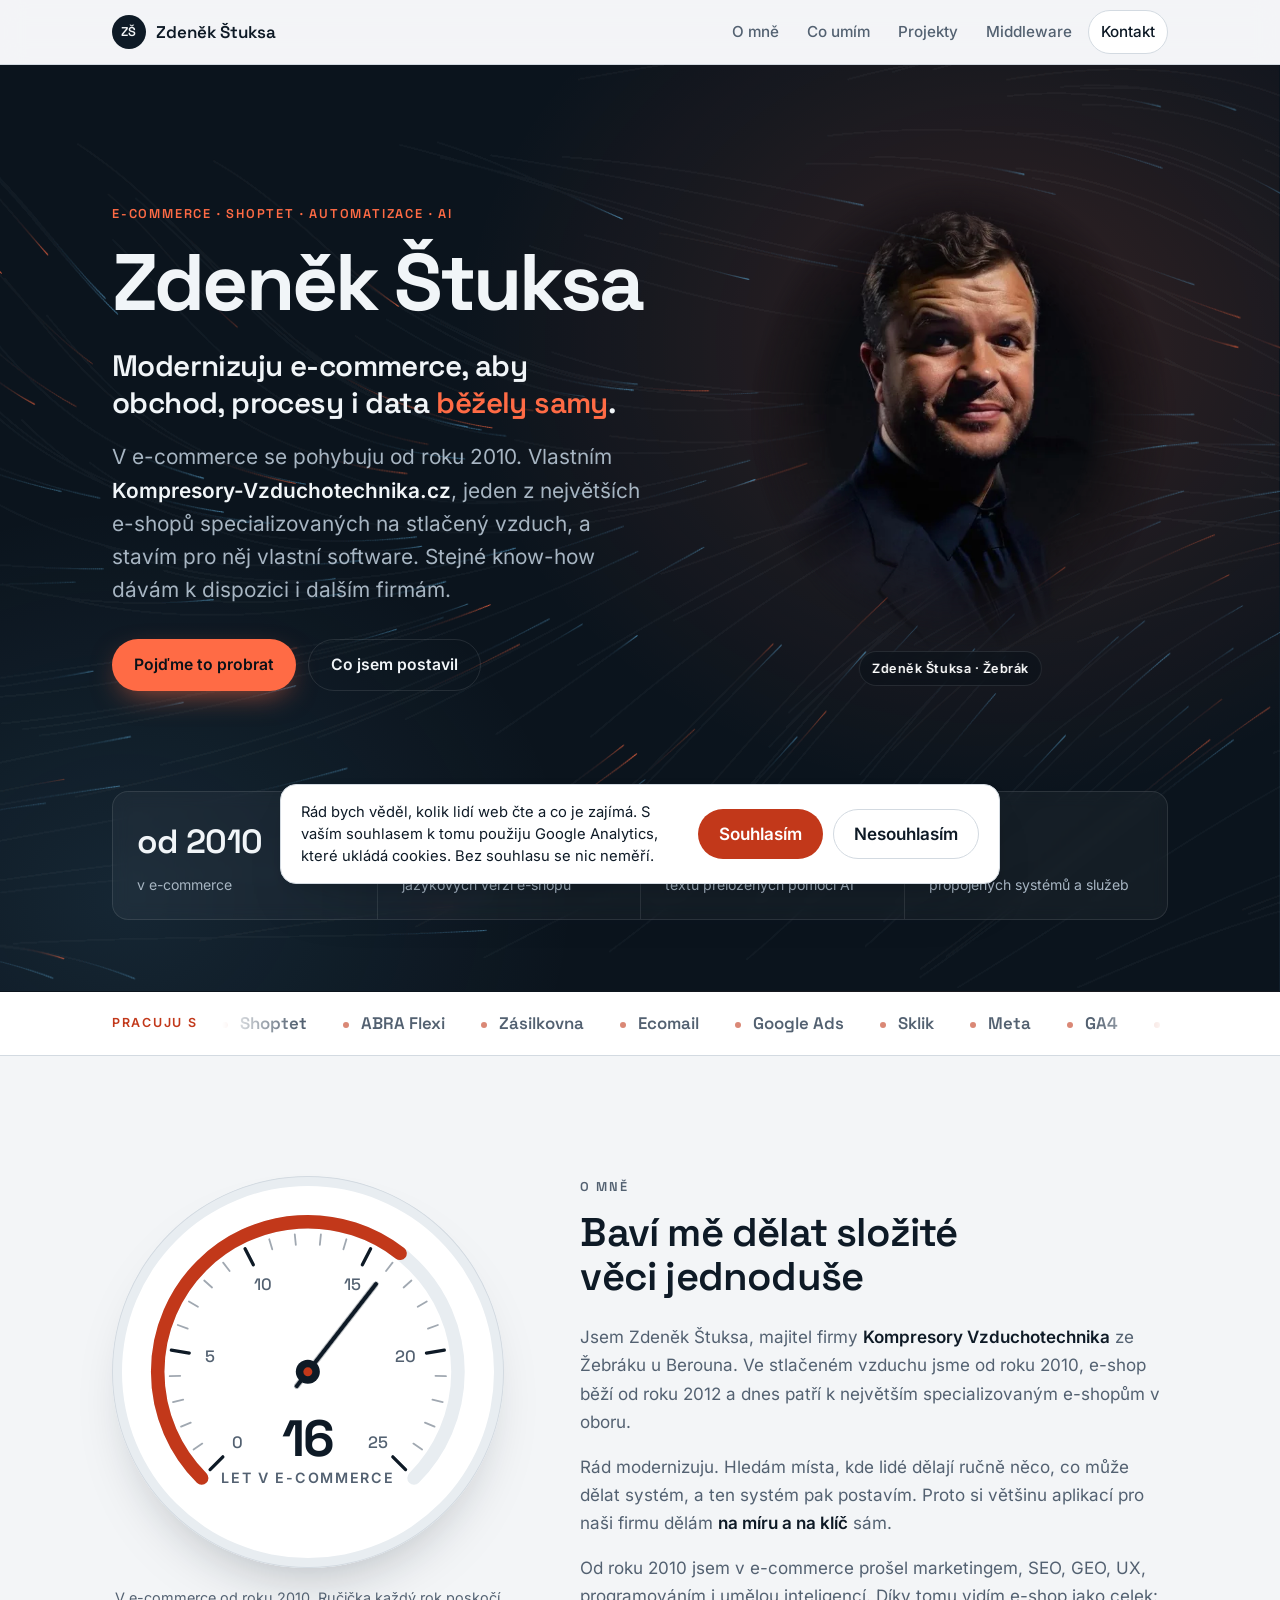
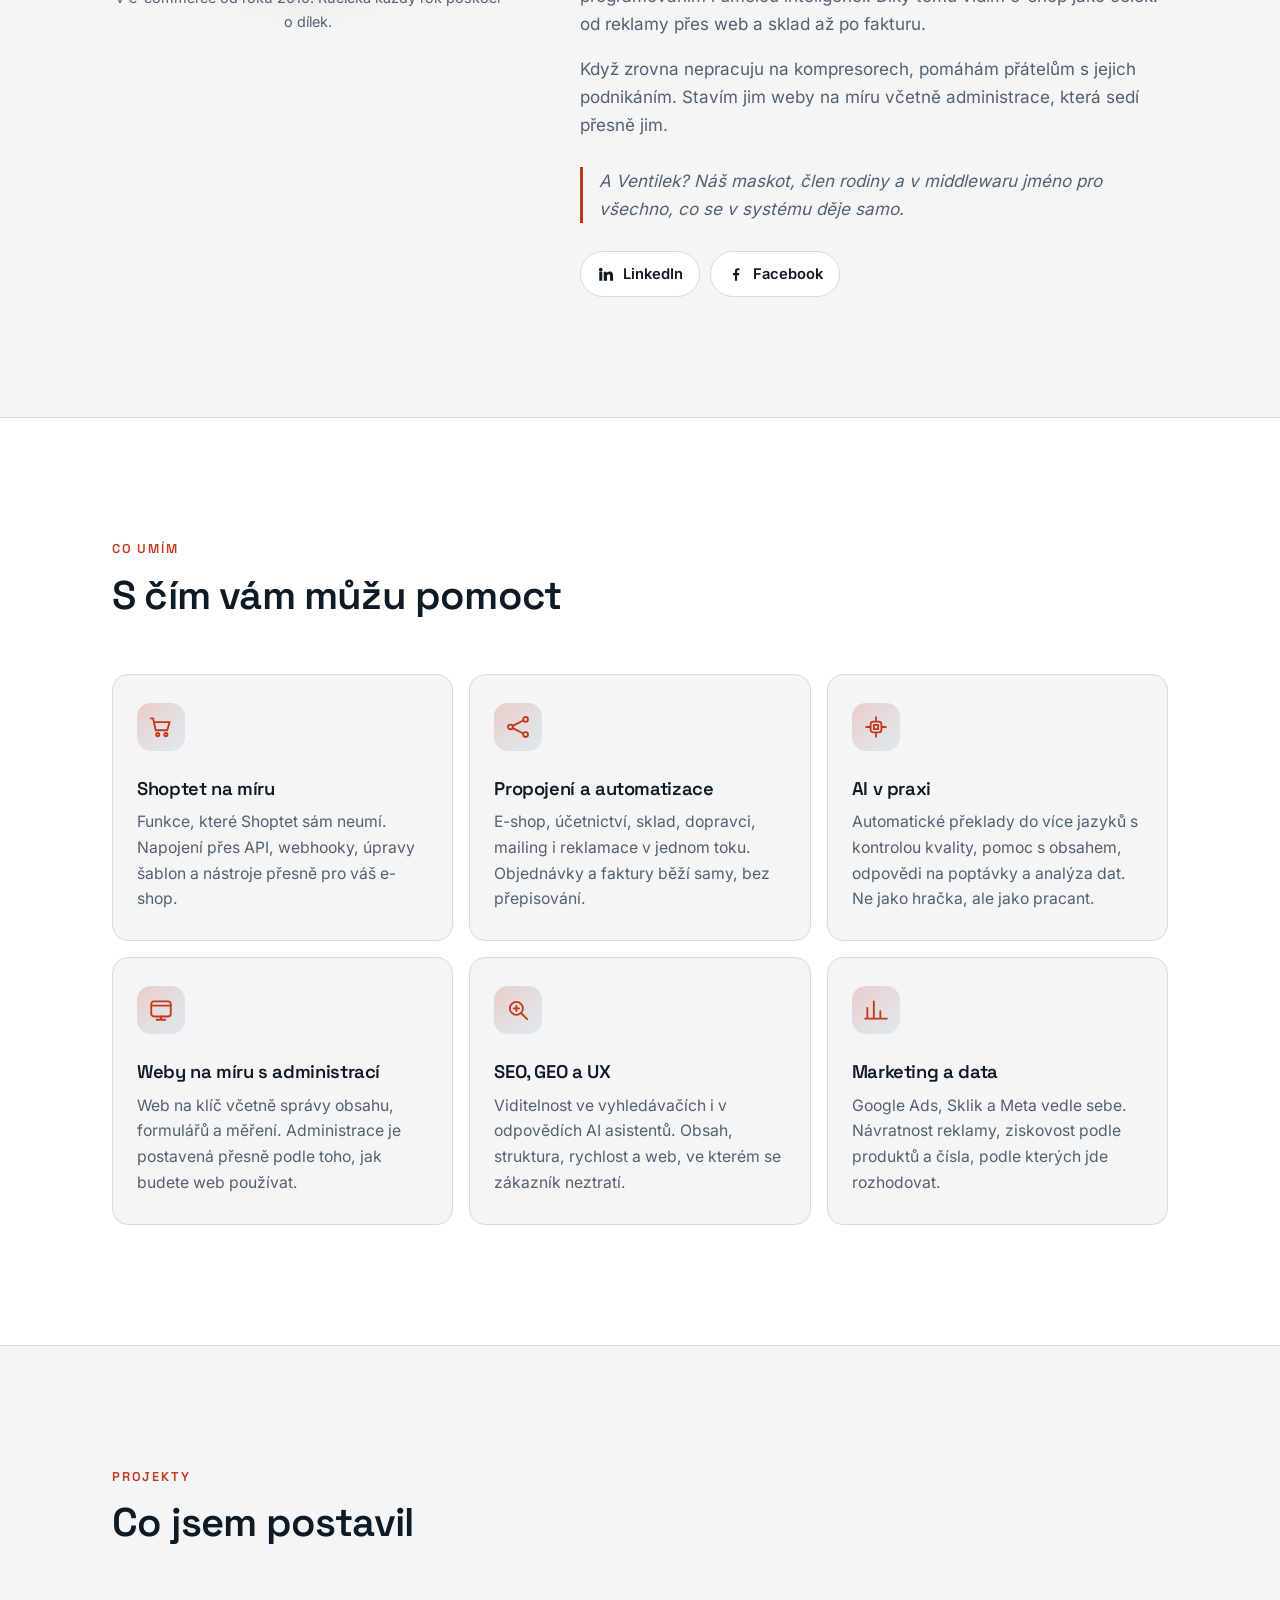
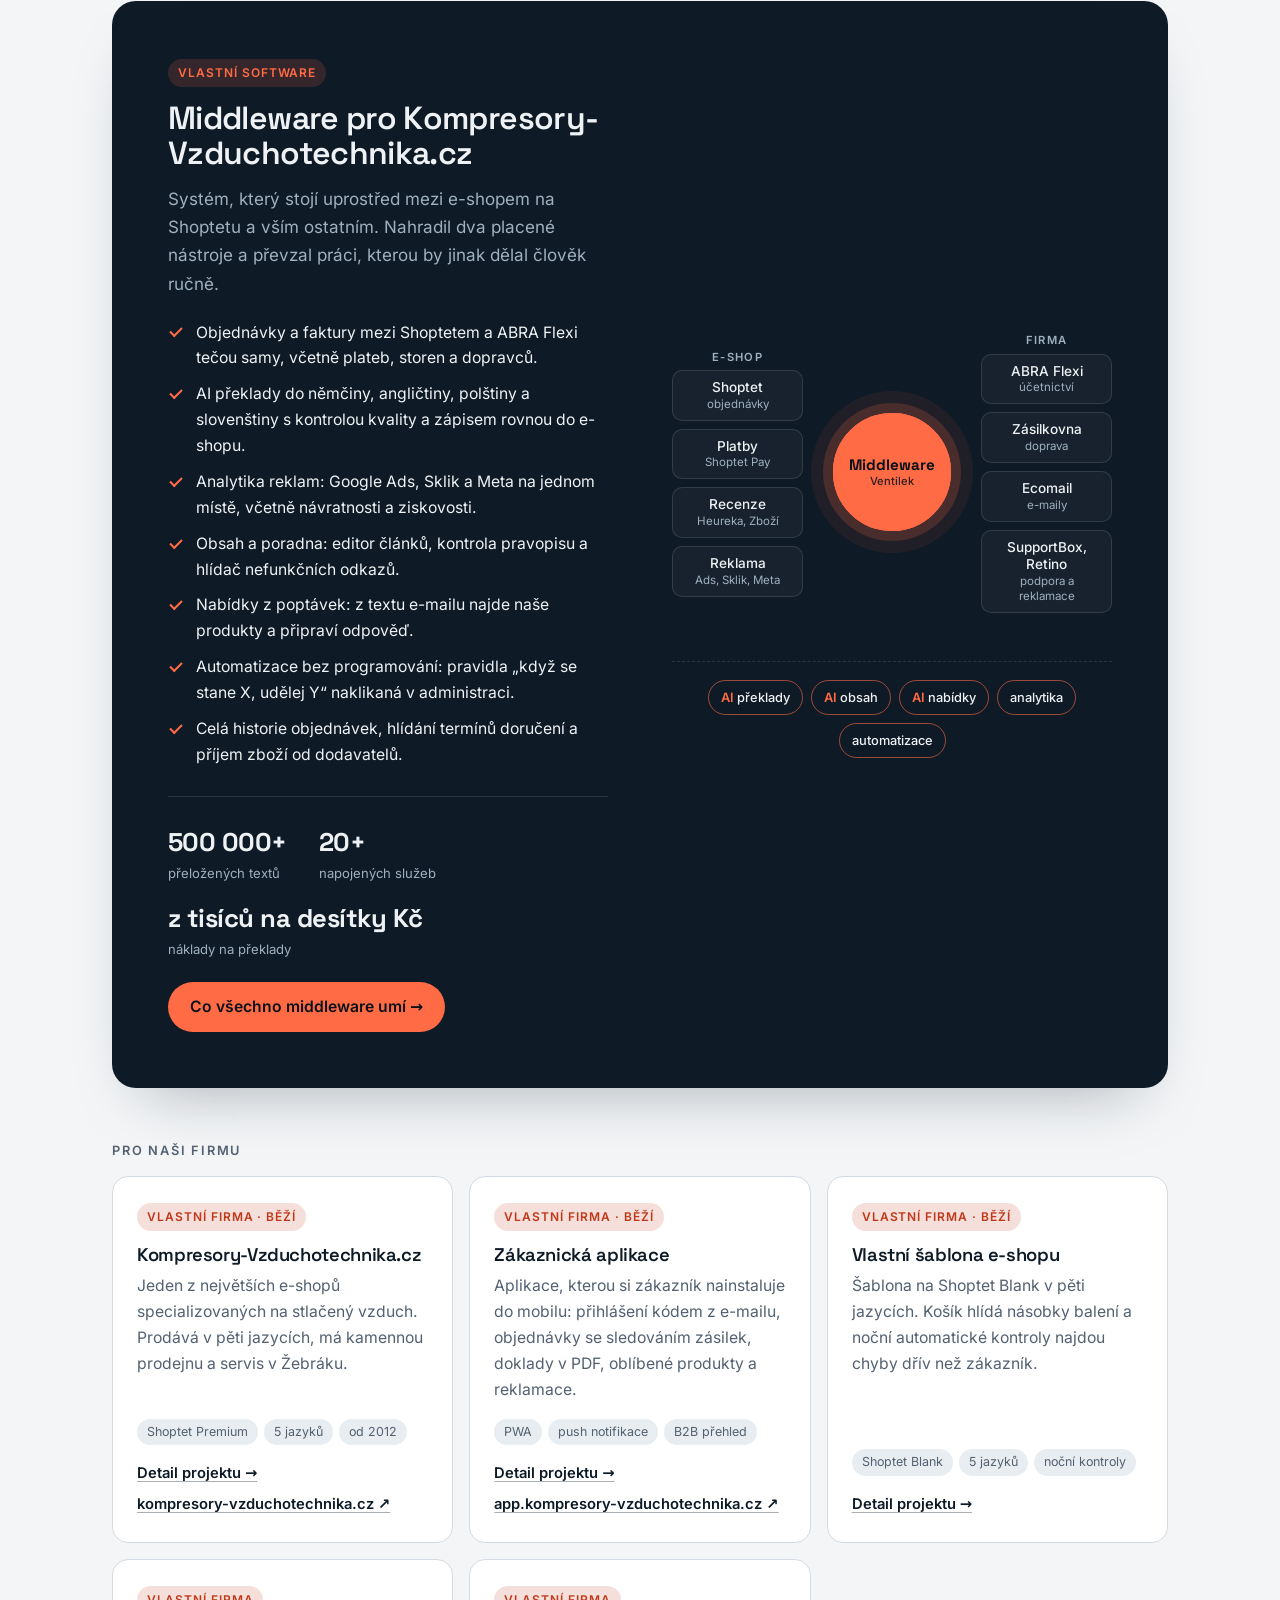
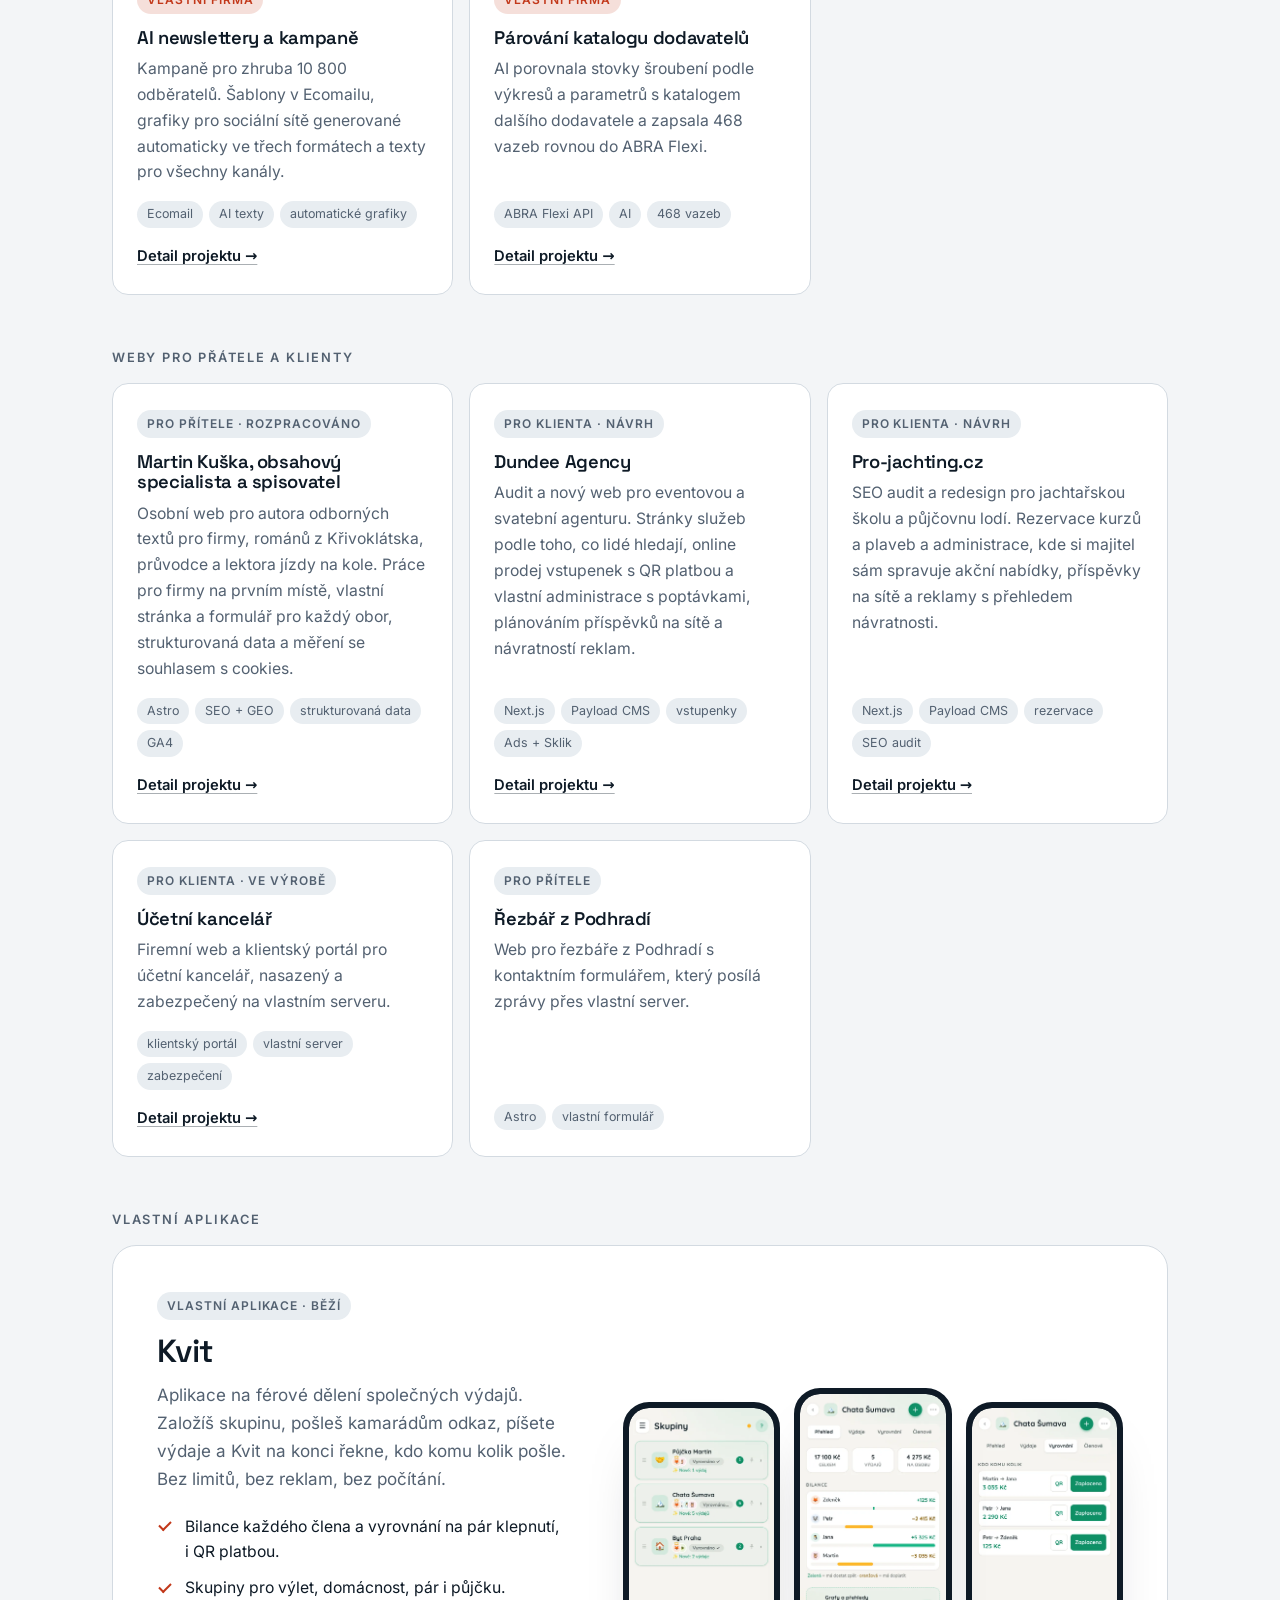
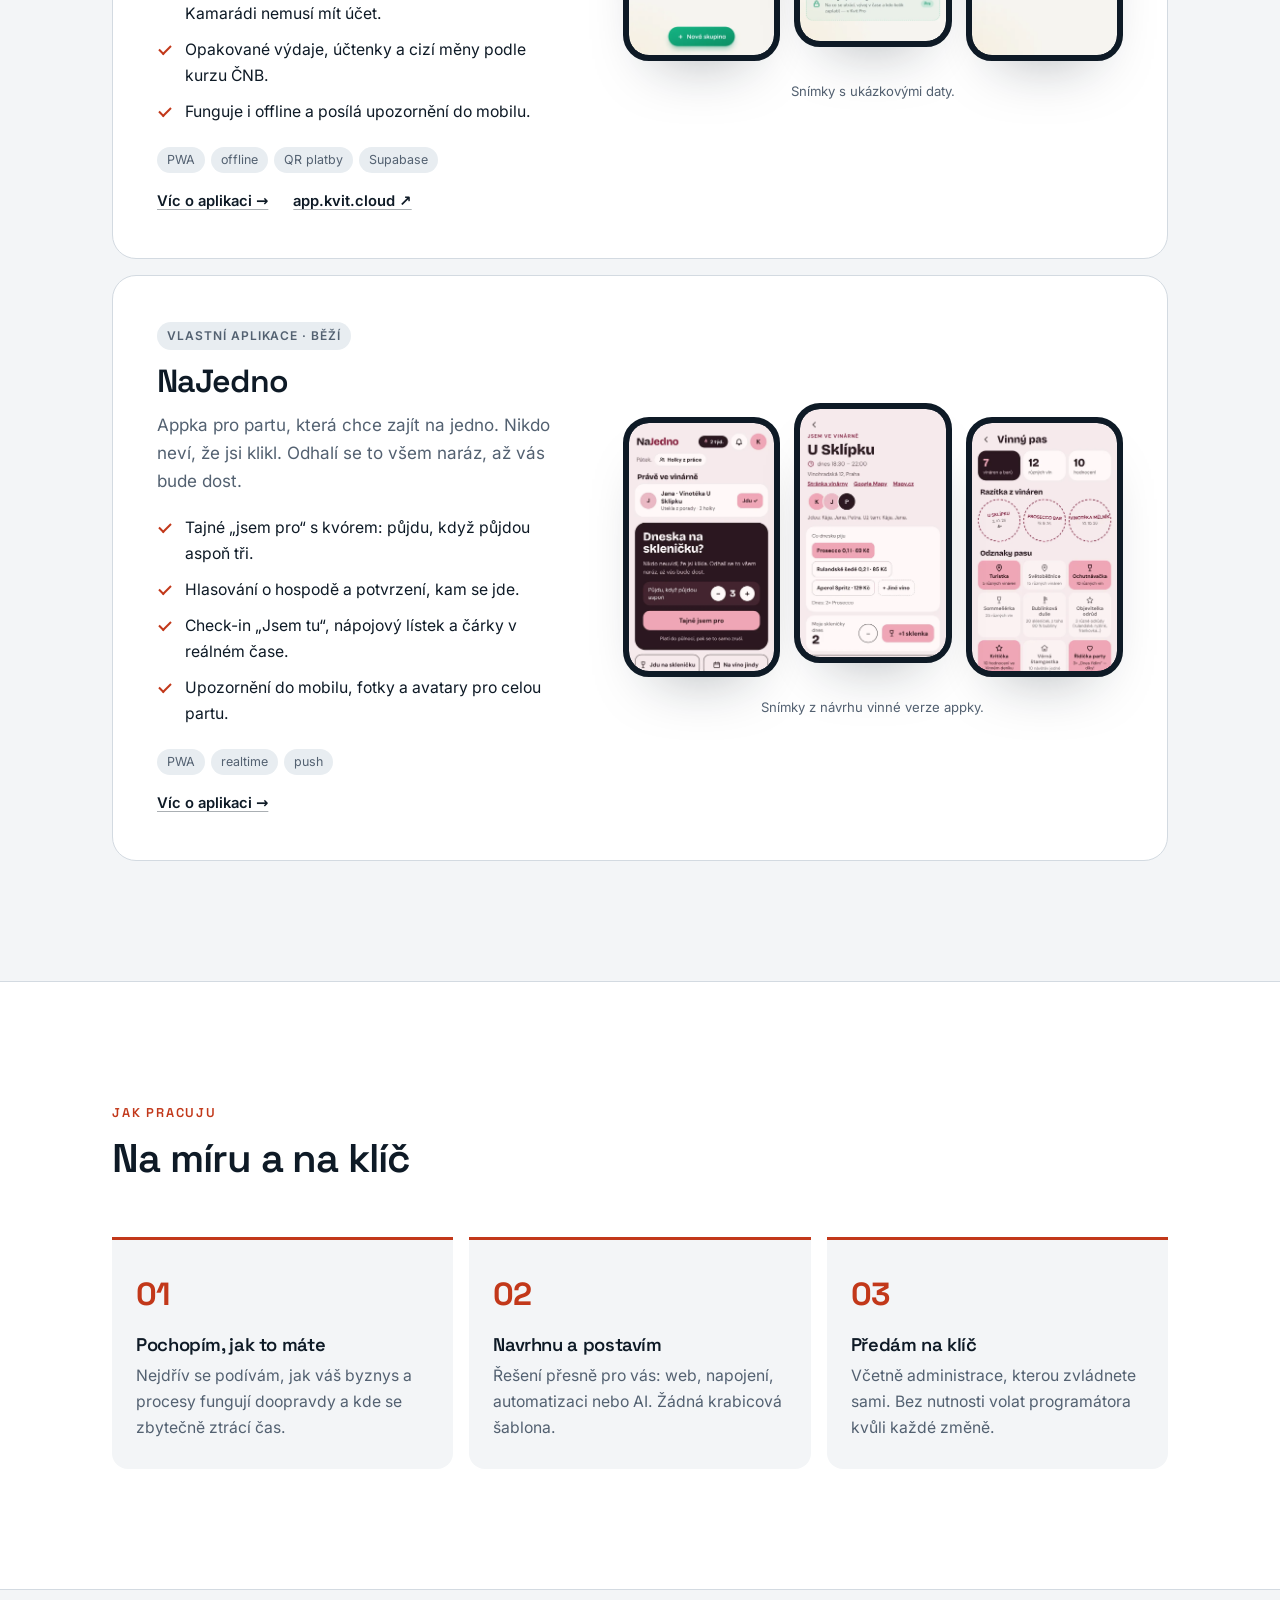
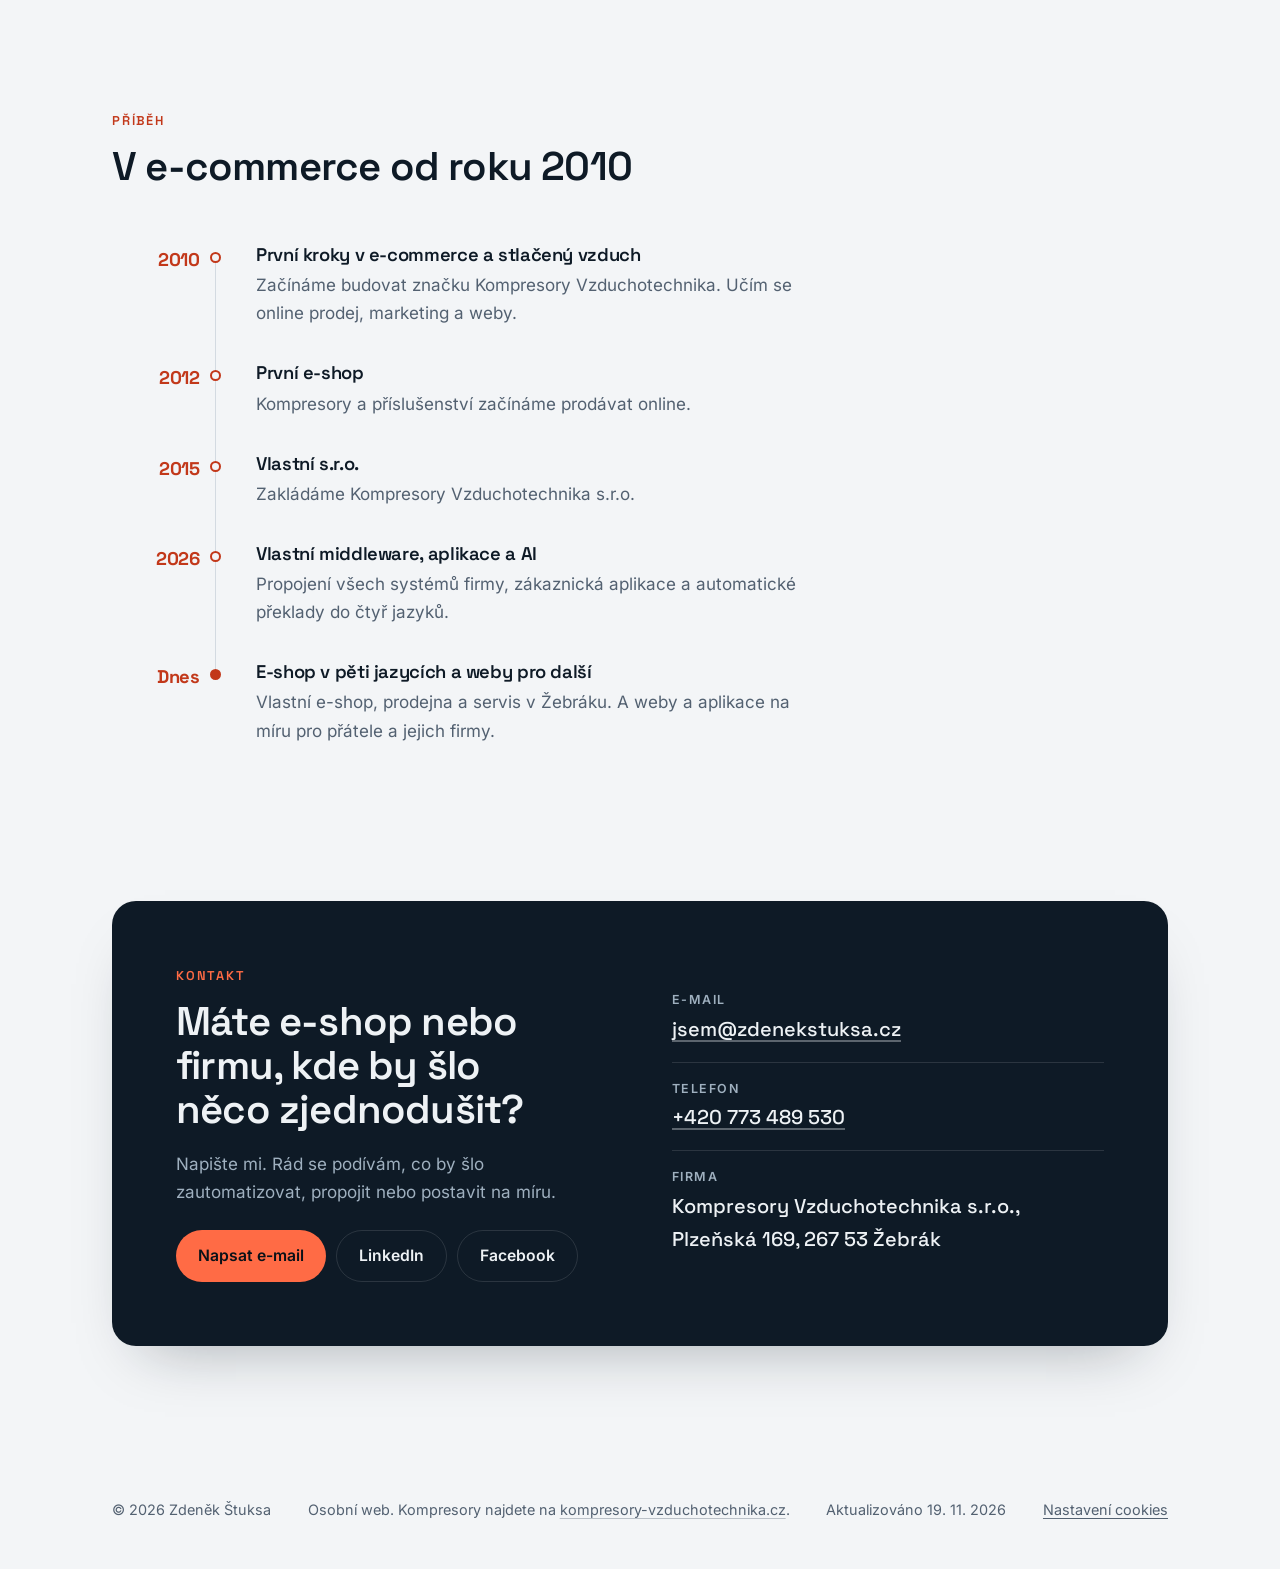
==== commit 6d2e339d: "Use "since 2010" for e-commerce years and let the gauge count itself The home page said "almost 20 y" ====
--- a/index.html
+++ b/index.html
@@ -4,7 +4,7 @@
   <meta charset="utf-8">
   <meta name="viewport" content="width=device-width, initial-scale=1">
   <title>Zdeněk Štuksa — e-commerce, Shoptet, automatizace a AI</title>
-  <meta name="description" content="Zdeněk Štuksa: skoro 20 let v e-commerce, majitel Kompresory-Vzduchotechnika.cz. Shoptet na míru, propojení systémů, AI překlady a weby s administrací na klíč.">
+  <meta name="description" content="Zdeněk Štuksa: v e-commerce od 2010, majitel Kompresory-Vzduchotechnika.cz. Shoptet na míru, propojení systémů, AI překlady a weby s administrací na klíč.">
   <meta name="color-scheme" content="light dark">
   <meta name="theme-color" content="#f3f5f7" media="(prefers-color-scheme: light)">
   <meta name="theme-color" content="#0a1118" media="(prefers-color-scheme: dark)">
@@ -16,7 +16,7 @@
   <meta property="og:url" content="https://zdenekstuksa.cz/">
   <meta property="og:locale" content="cs_CZ">
   <meta property="og:title" content="Zdeněk Štuksa — e-commerce, Shoptet, automatizace a AI">
-  <meta property="og:description" content="Skoro 20 let v e-commerce. Majitel Kompresory-Vzduchotechnika.cz. Pomáhám firmám prodávat online chytřeji.">
+  <meta property="og:description" content="V e-commerce od roku 2010. Majitel Kompresory-Vzduchotechnika.cz. Pomáhám firmám prodávat online chytřeji.">
   <meta property="og:image" content="https://zdenekstuksa.cz/assets/og-zdenek-stuksa.jpg">
   <meta property="og:image:width" content="1200">
   <meta property="og:image:height" content="630">
@@ -116,7 +116,7 @@
           <h1>Zdeněk Štuksa</h1>
           <p class="tagline">Modernizuju e-commerce, aby obchod, procesy i data <em>běžely samy</em>.</p>
           <p class="lead">
-            Skoro 20 let se pohybuju v e-commerce. Vlastním
+            V e-commerce se pohybuju od roku 2010. Vlastním
             <strong>Kompresory-Vzduchotechnika.cz</strong>, jeden z největších
             e-shopů specializovaných na stlačený vzduch, a stavím pro něj vlastní
             software. Stejné know-how dávám k dispozici i dalším firmám.
@@ -137,7 +137,7 @@
         <dl class="stats stats--dark">
           <div class="stat">
             <dt>v e-commerce</dt>
-            <dd>~20 let</dd>
+            <dd>od 2010</dd>
           </div>
           <div class="stat">
             <dt>jazykových verzí e-shopu</dt>
@@ -171,9 +171,9 @@
     <!-- O MNĚ -->
     <section id="o-mne" class="section">
       <div class="wrap about">
-        <figure class="dial" aria-label="Manometr: skoro 20 let v e-commerce">
-          <svg class="gauge" viewBox="0 0 240 240" role="img" aria-labelledby="gauge-title" style="--angle: 75.6deg; --offset: 103.67">
-            <title id="gauge-title">Skoro 20 let v e-commerce</title>
+        <figure class="dial" aria-label="Manometr: v e-commerce od roku 2010">
+          <svg class="gauge" viewBox="0 0 240 240" role="img" aria-labelledby="gauge-title" style="--angle: 37.8deg; --offset: 169.65">
+            <title id="gauge-title">V e-commerce od roku 2010</title>
             <path class="gauge__track" d="M 49.29 190.71 A 100 100 0 1 1 190.71 190.71"/>
             <path class="gauge__value" d="M 49.29 190.71 A 100 100 0 1 1 190.71 190.71"/>
             <g class="gauge__ticks">
@@ -215,10 +215,10 @@
             </g>
             <circle class="gauge__hub" cx="120" cy="120" r="8"/>
             <circle class="gauge__hub-dot" cx="120" cy="120" r="3"/>
-            <text class="gauge__readout" x="120" y="176">~20</text>
+            <text class="gauge__readout" x="120" y="176" data-let-od="2010">16</text>
             <text class="gauge__unit" x="120" y="194">let v e-commerce</text>
           </svg>
-          <figcaption class="dial__caption">Ručička těsně pod dvacítkou. Skoro 20 let v e-commerce.</figcaption>
+          <figcaption class="dial__caption">V e-commerce od roku 2010. Ručička každý rok poskočí o dílek.</figcaption>
         </figure>
 
         <div class="about__text">
@@ -235,7 +235,7 @@
             pro naši firmu dělám <strong>na míru a na klíč</strong> sám.
           </p>
           <p>
-            Za skoro 20 let v e-commerce jsem prošel marketingem, SEO, GEO, UX,
+            Od roku 2010 jsem v e-commerce prošel marketingem, SEO, GEO, UX,
             programováním i umělou inteligencí. Díky tomu vidím e-shop jako celek:
             od reklamy přes web a sklad až po fakturu.
           </p>
@@ -527,22 +527,15 @@
       <div class="wrap story">
         <header class="section__head">
           <p class="eyebrow">Příběh</p>
-          <h2>Skoro 20 let v e-commerce</h2>
+          <h2>V e-commerce od roku 2010</h2>
         </header>
 
         <ol class="timeline">
-          <li>
-            <span class="timeline__year">Start</span>
-            <div>
-              <h3>První kroky v e-commerce</h3>
-              <p>Začátky online prodeje, marketingu a webů.</p>
-            </div>
-          </li>
           <li>
             <span class="timeline__year">2010</span>
             <div>
-              <h3>Stlačený vzduch</h3>
-              <p>Začínáme budovat značku Kompresory Vzduchotechnika.</p>
+              <h3>První kroky v e-commerce a stlačený vzduch</h3>
+              <p>Začínáme budovat značku Kompresory Vzduchotechnika. Učím se online prodej, marketing a weby.</p>
             </div>
           </li>
           <li>
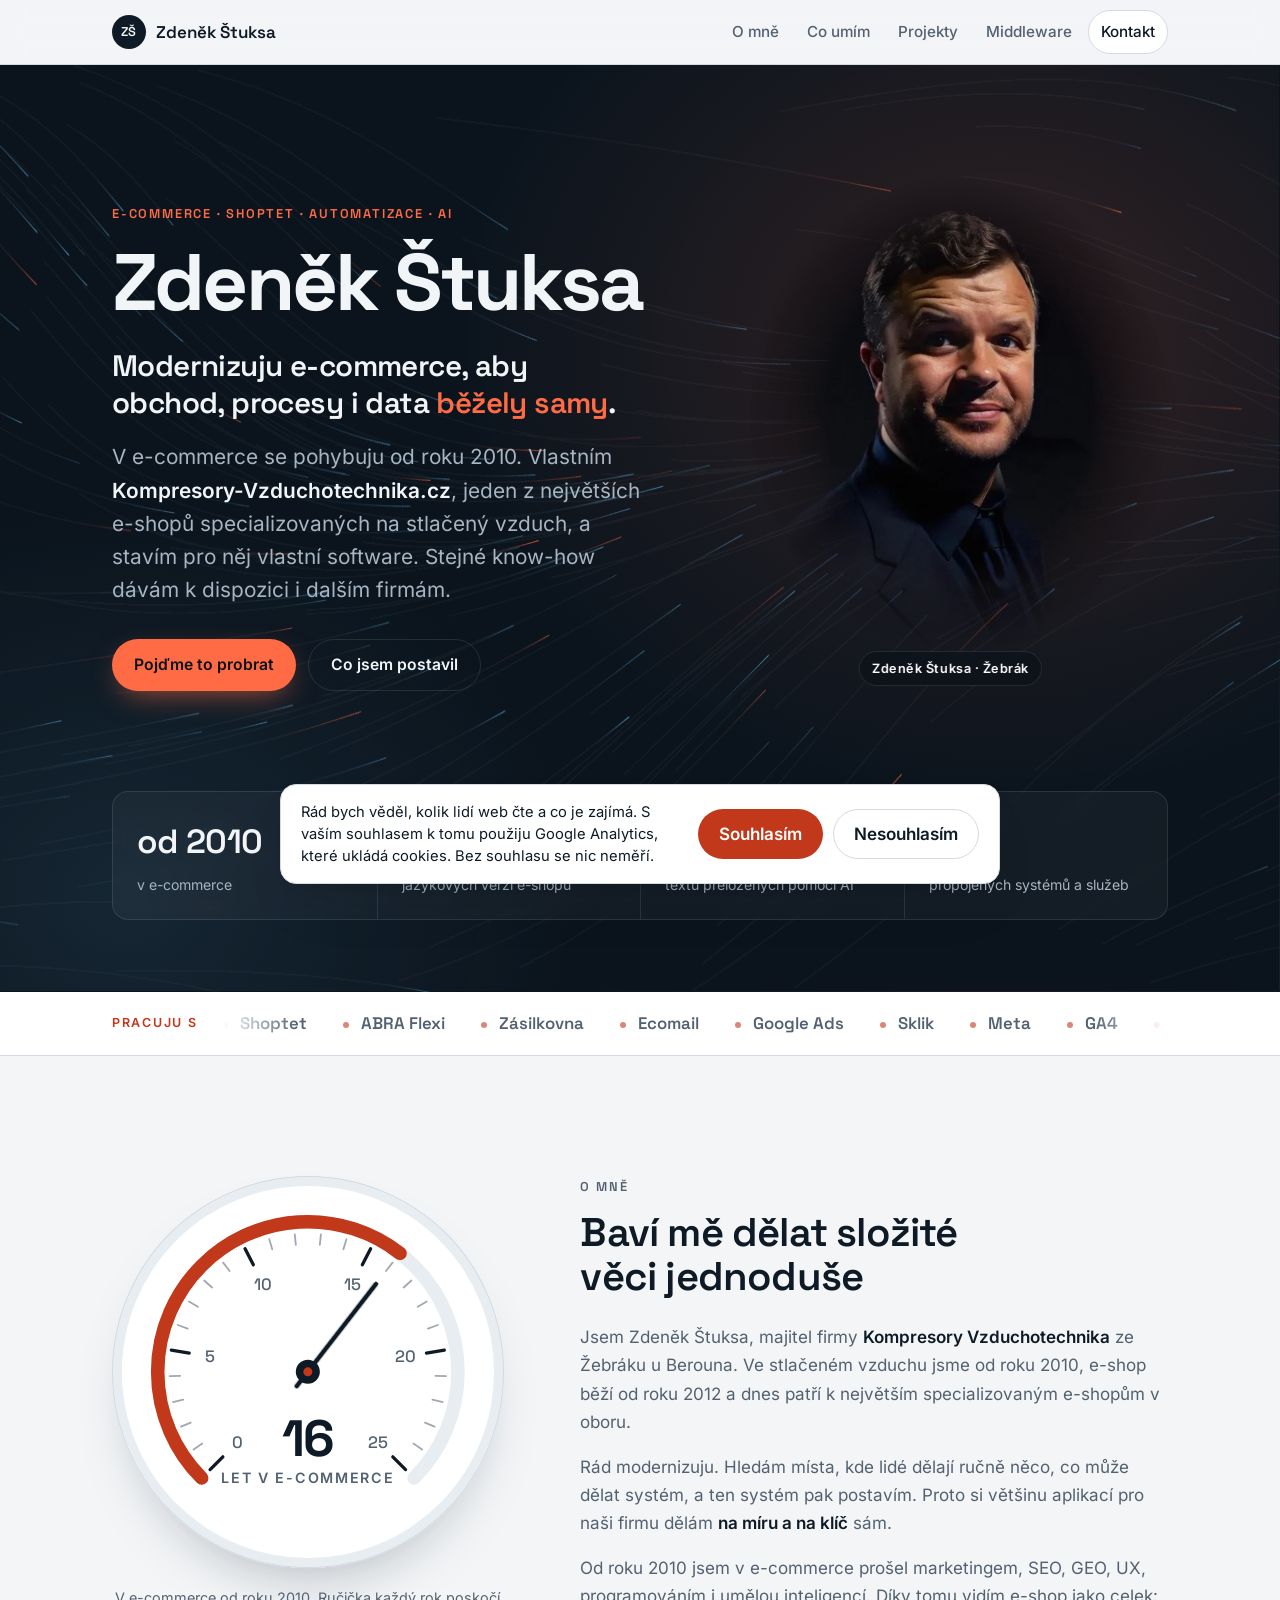
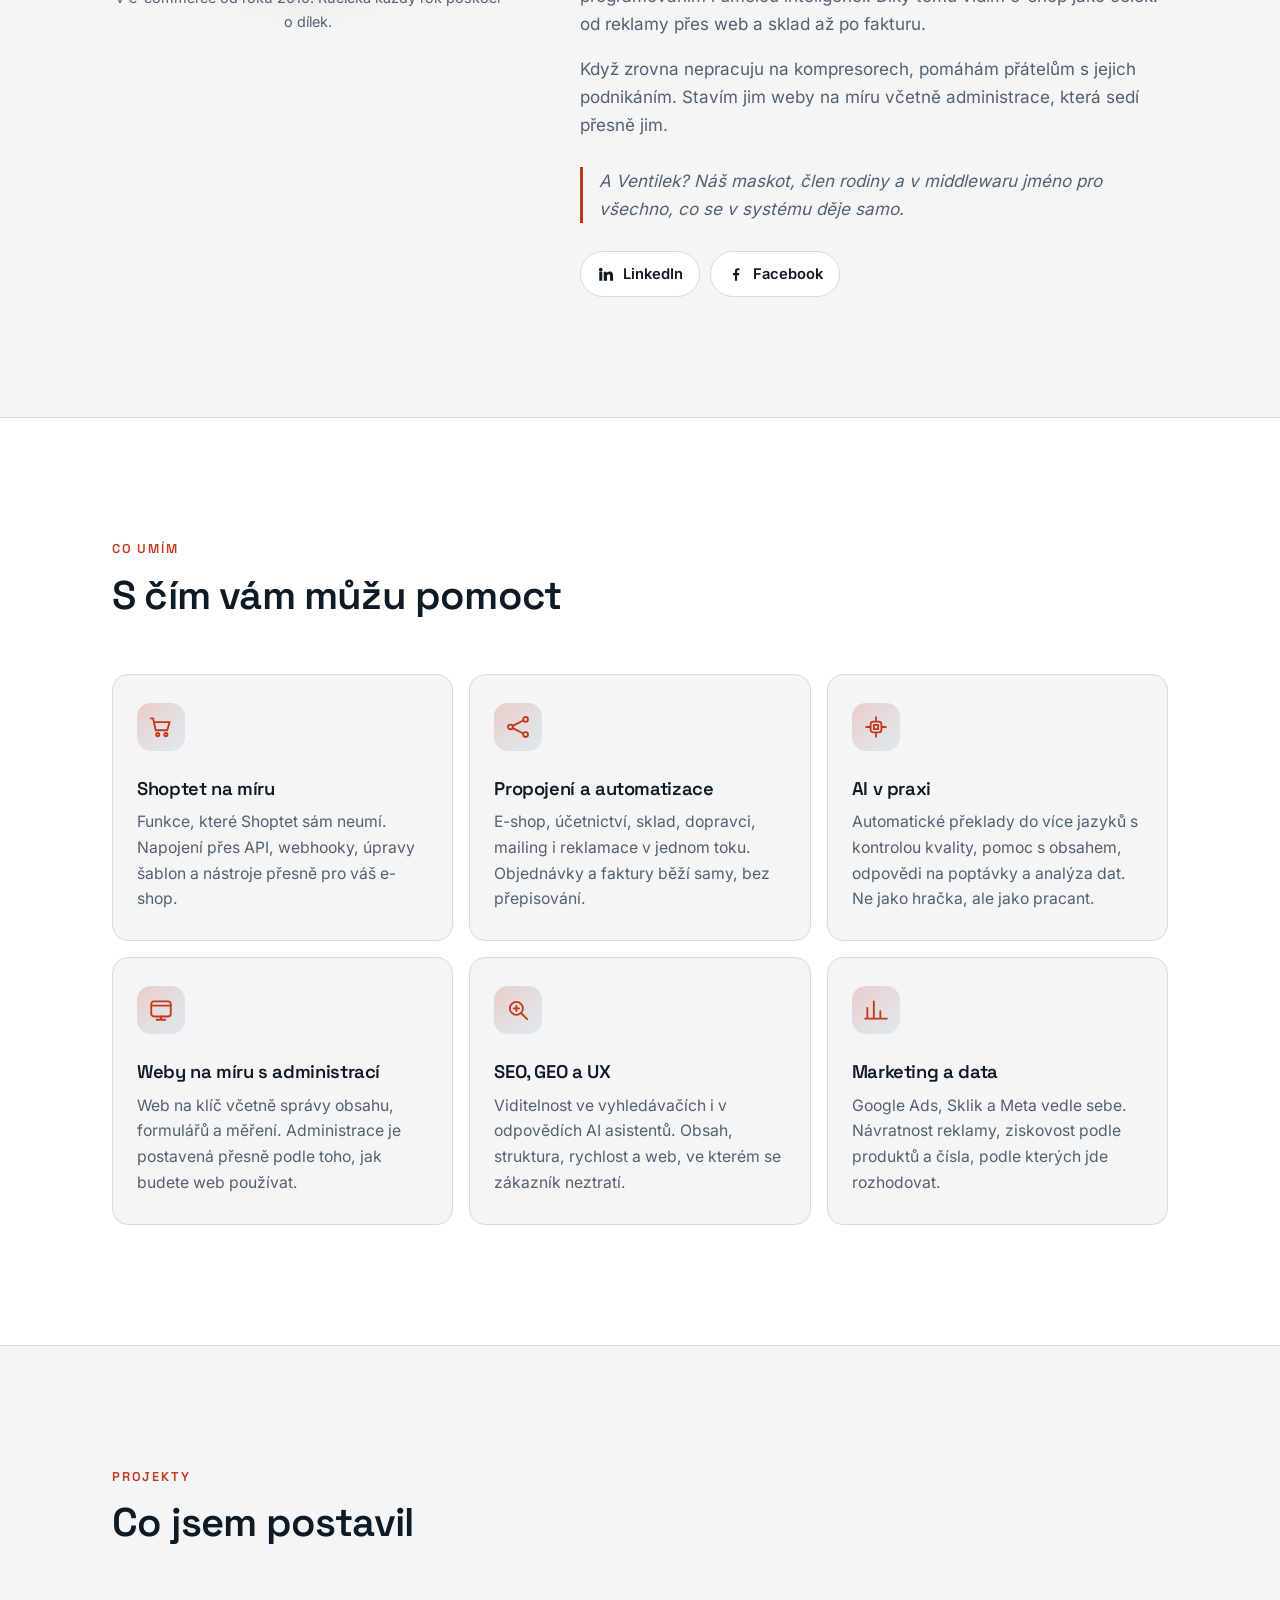
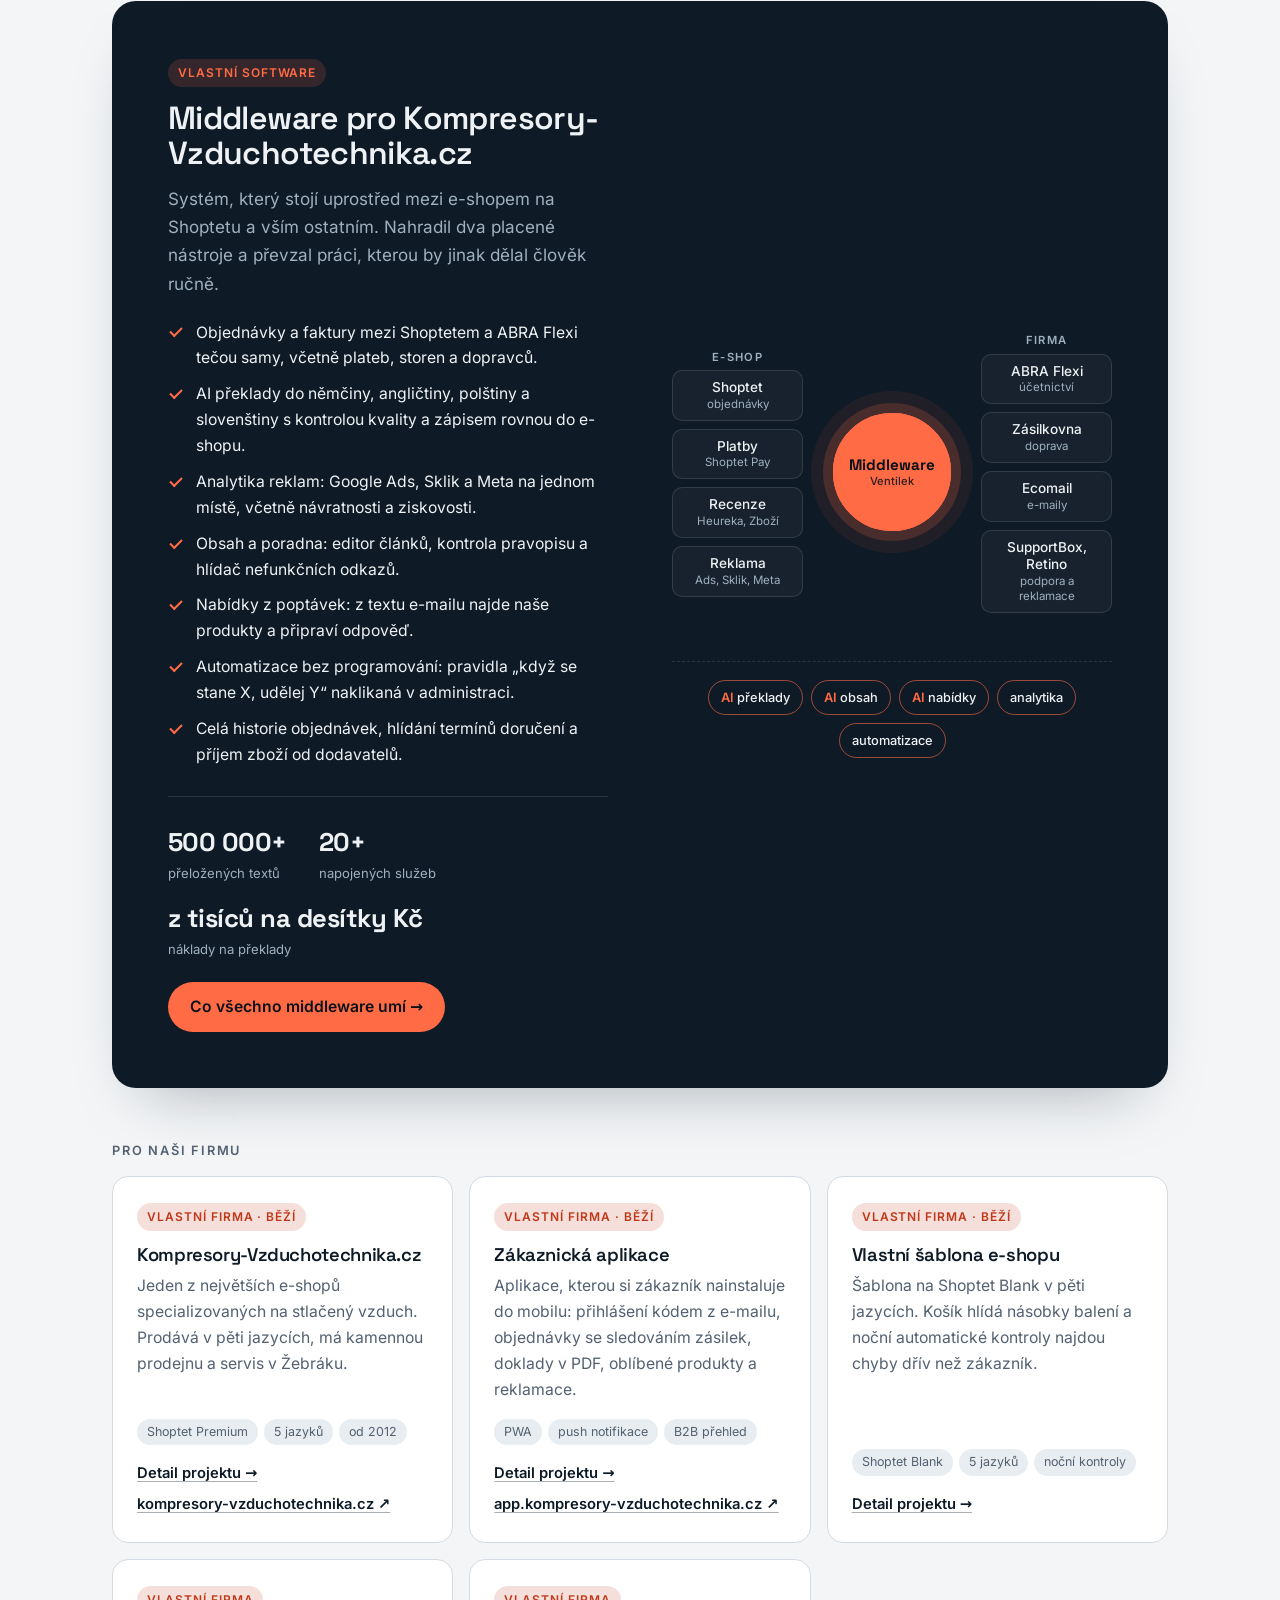
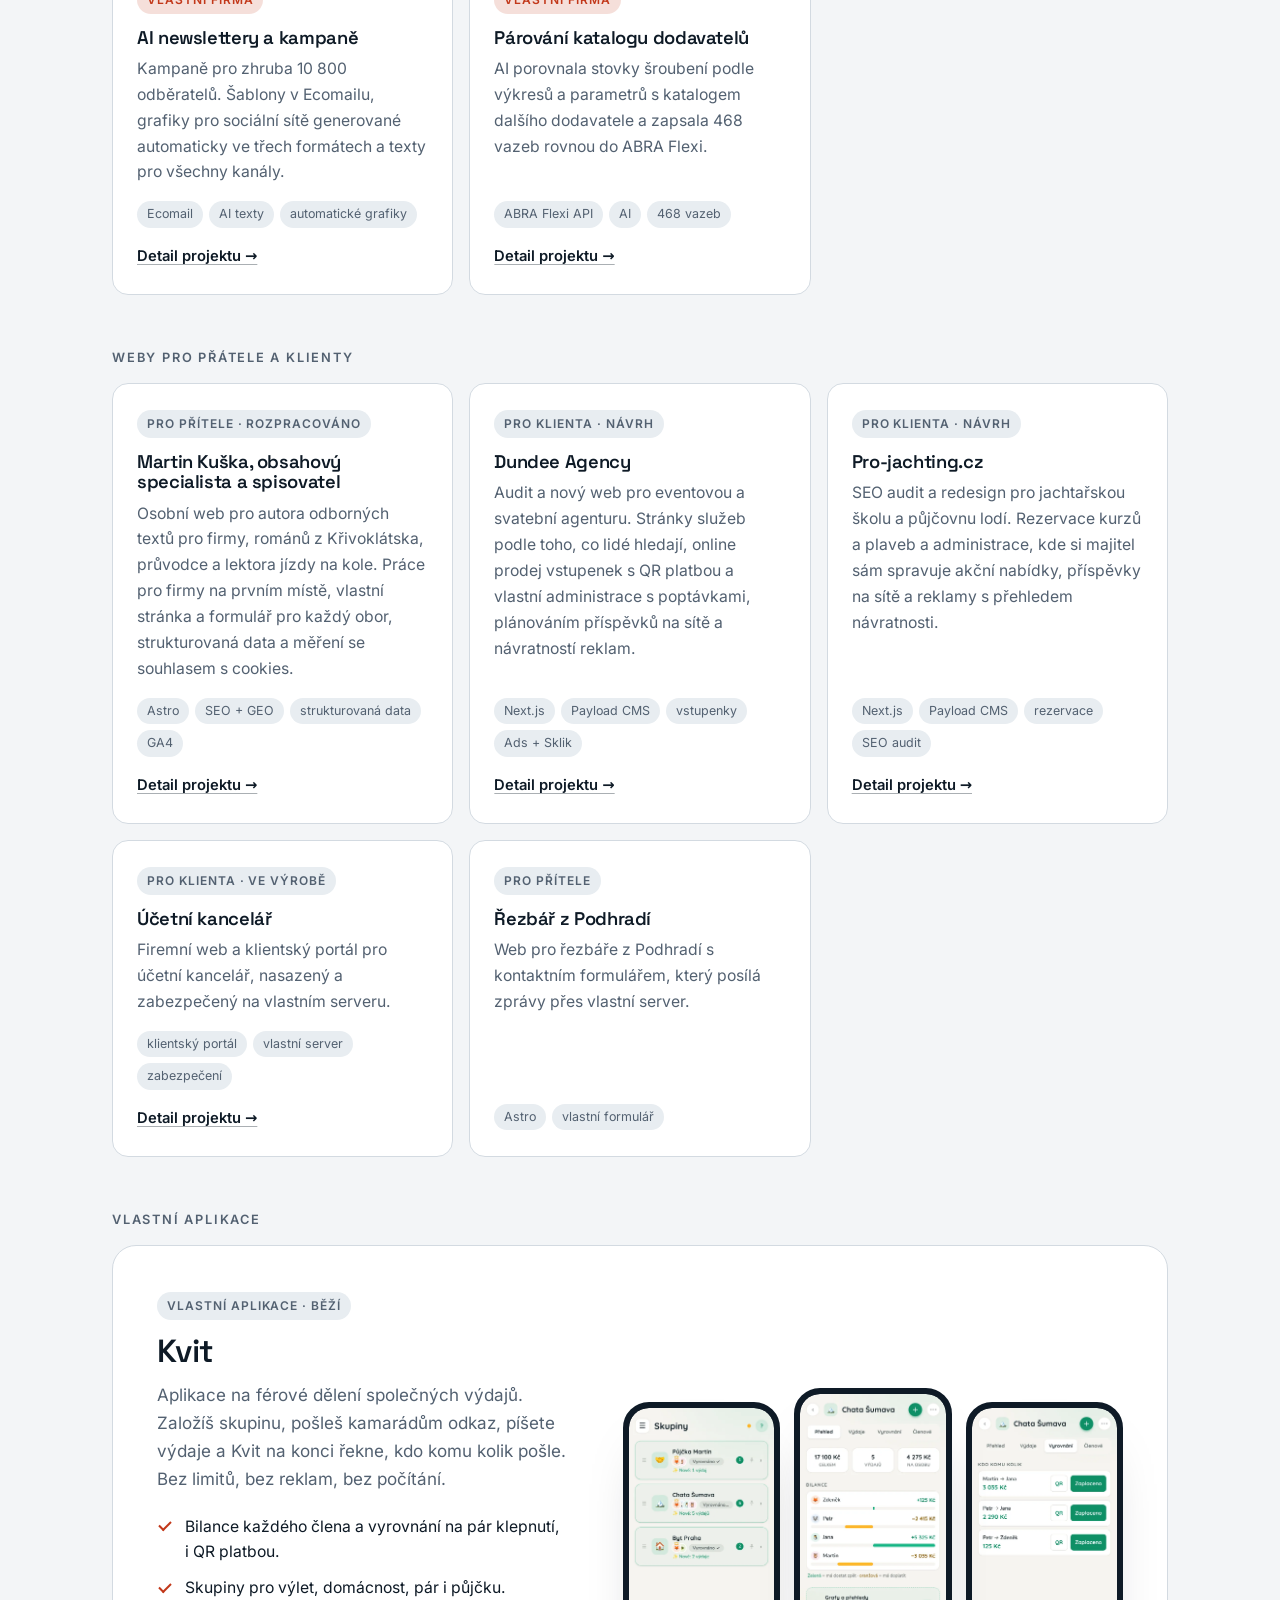
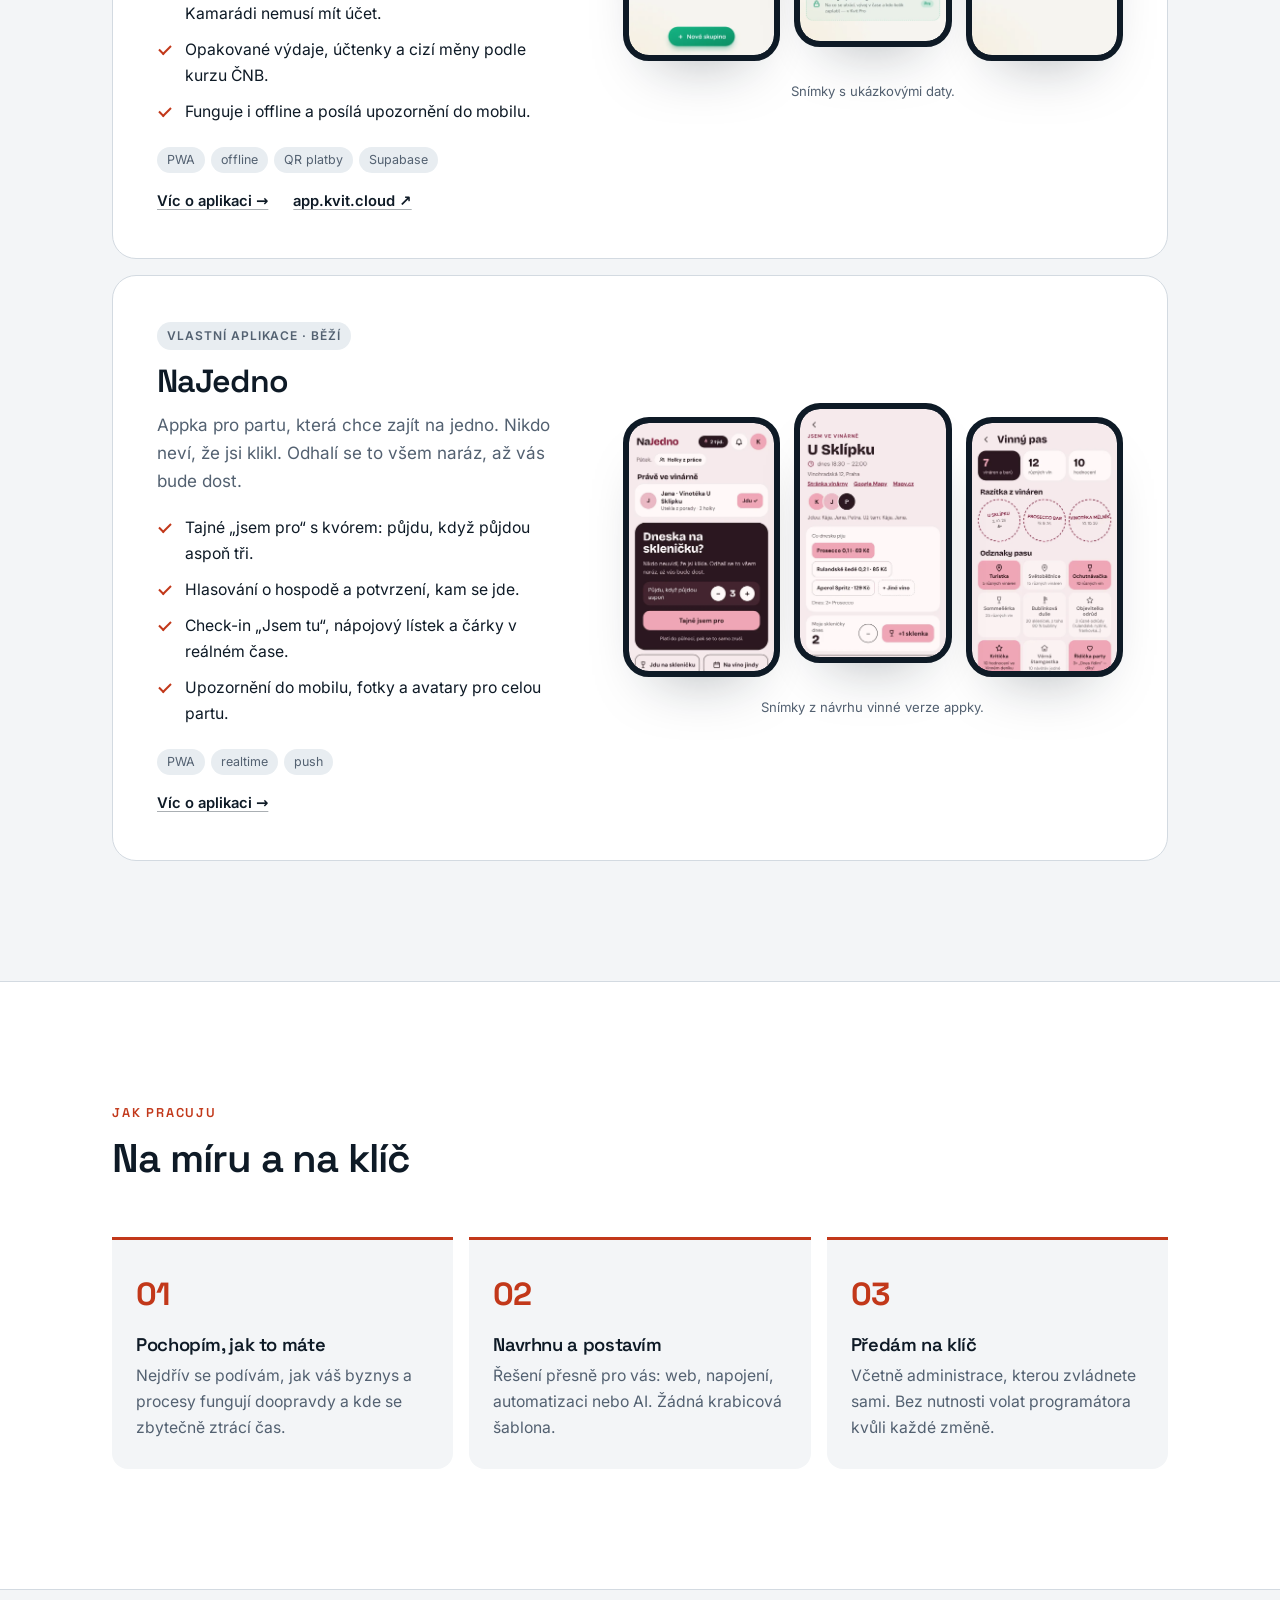
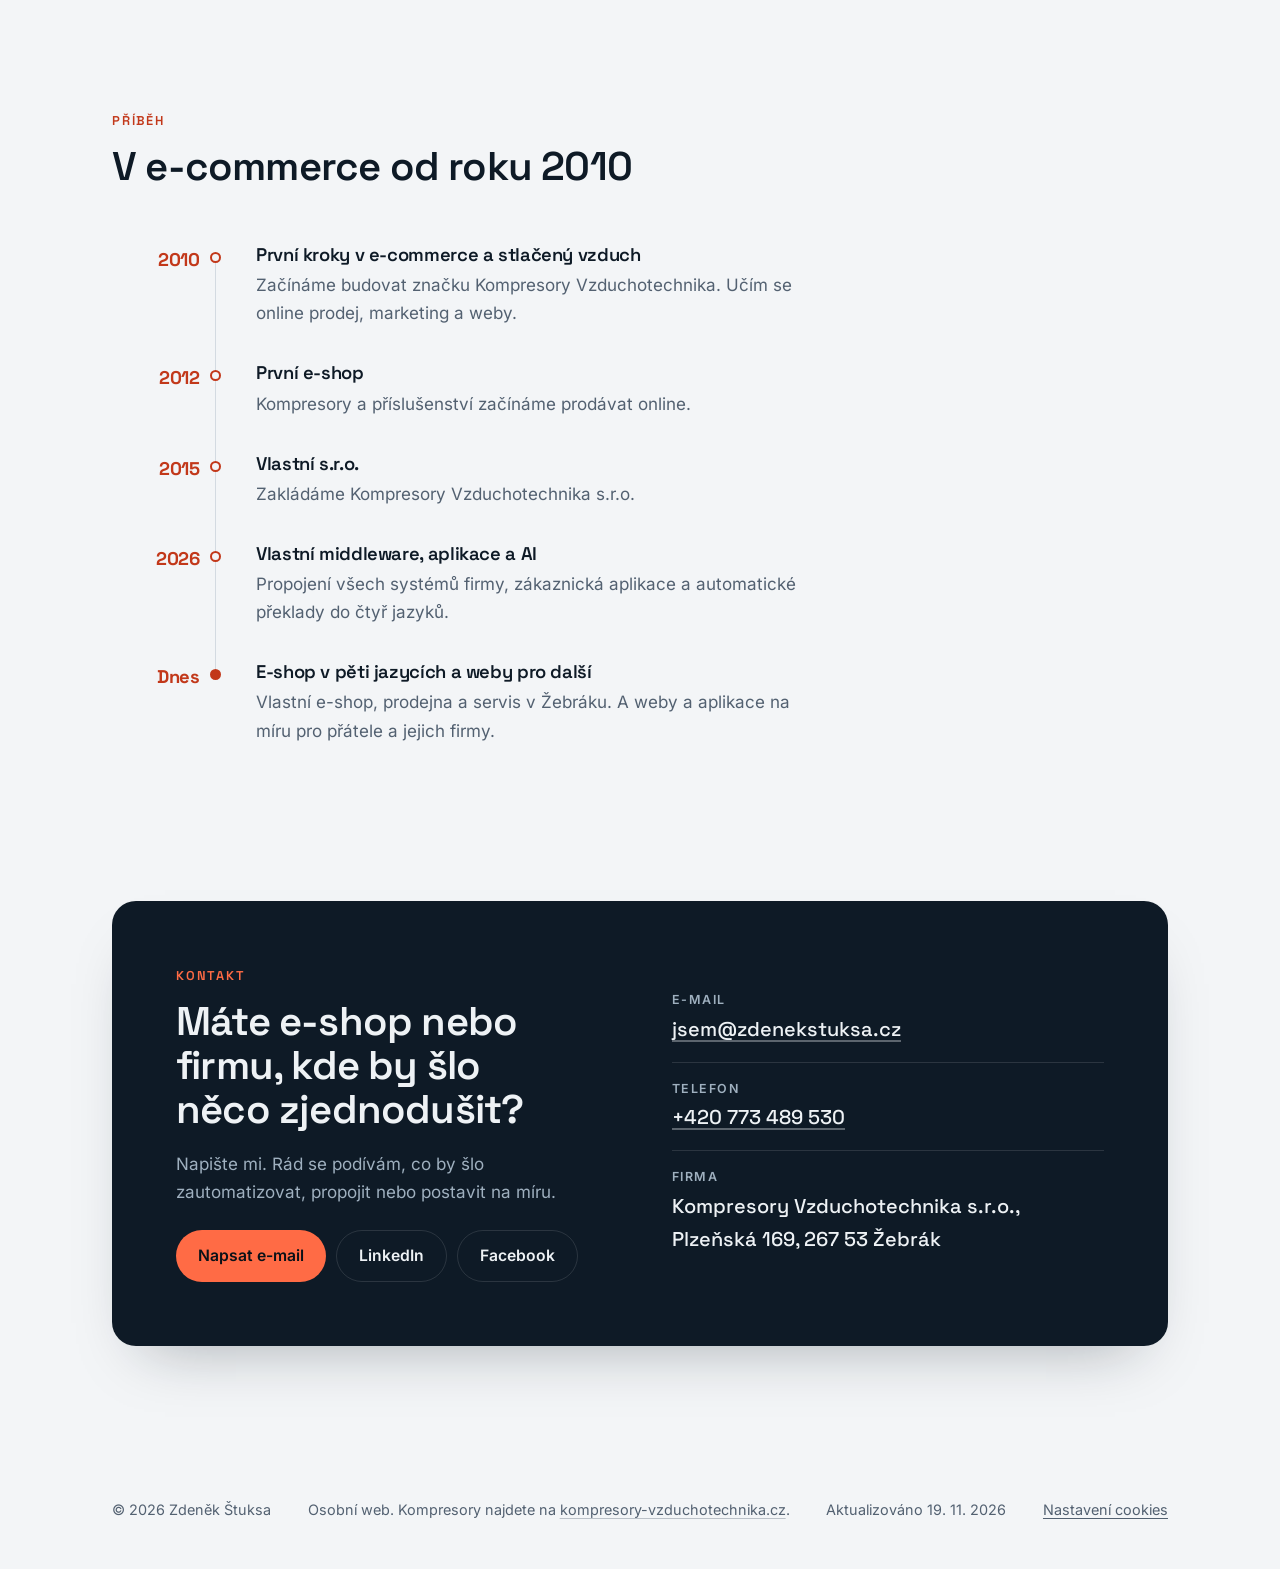
==== commit afca9c1b: "Add Bing Webmaster verification tag Co-Authored-By: Claude <noreply@anthropic.com>" ====
--- a/index.html
+++ b/index.html
@@ -10,6 +10,7 @@
   <meta name="theme-color" content="#0a1118" media="(prefers-color-scheme: dark)">
 
   <link rel="canonical" href="https://zdenekstuksa.cz/">
+  <meta name="msvalidate.01" content="79A94AE5193EE7B616512D8E8CCC62AC">
   <meta property="og:type" content="profile">
   <meta property="og:site_name" content="Zdeněk Štuksa">
   <meta name="twitter:card" content="summary_large_image">
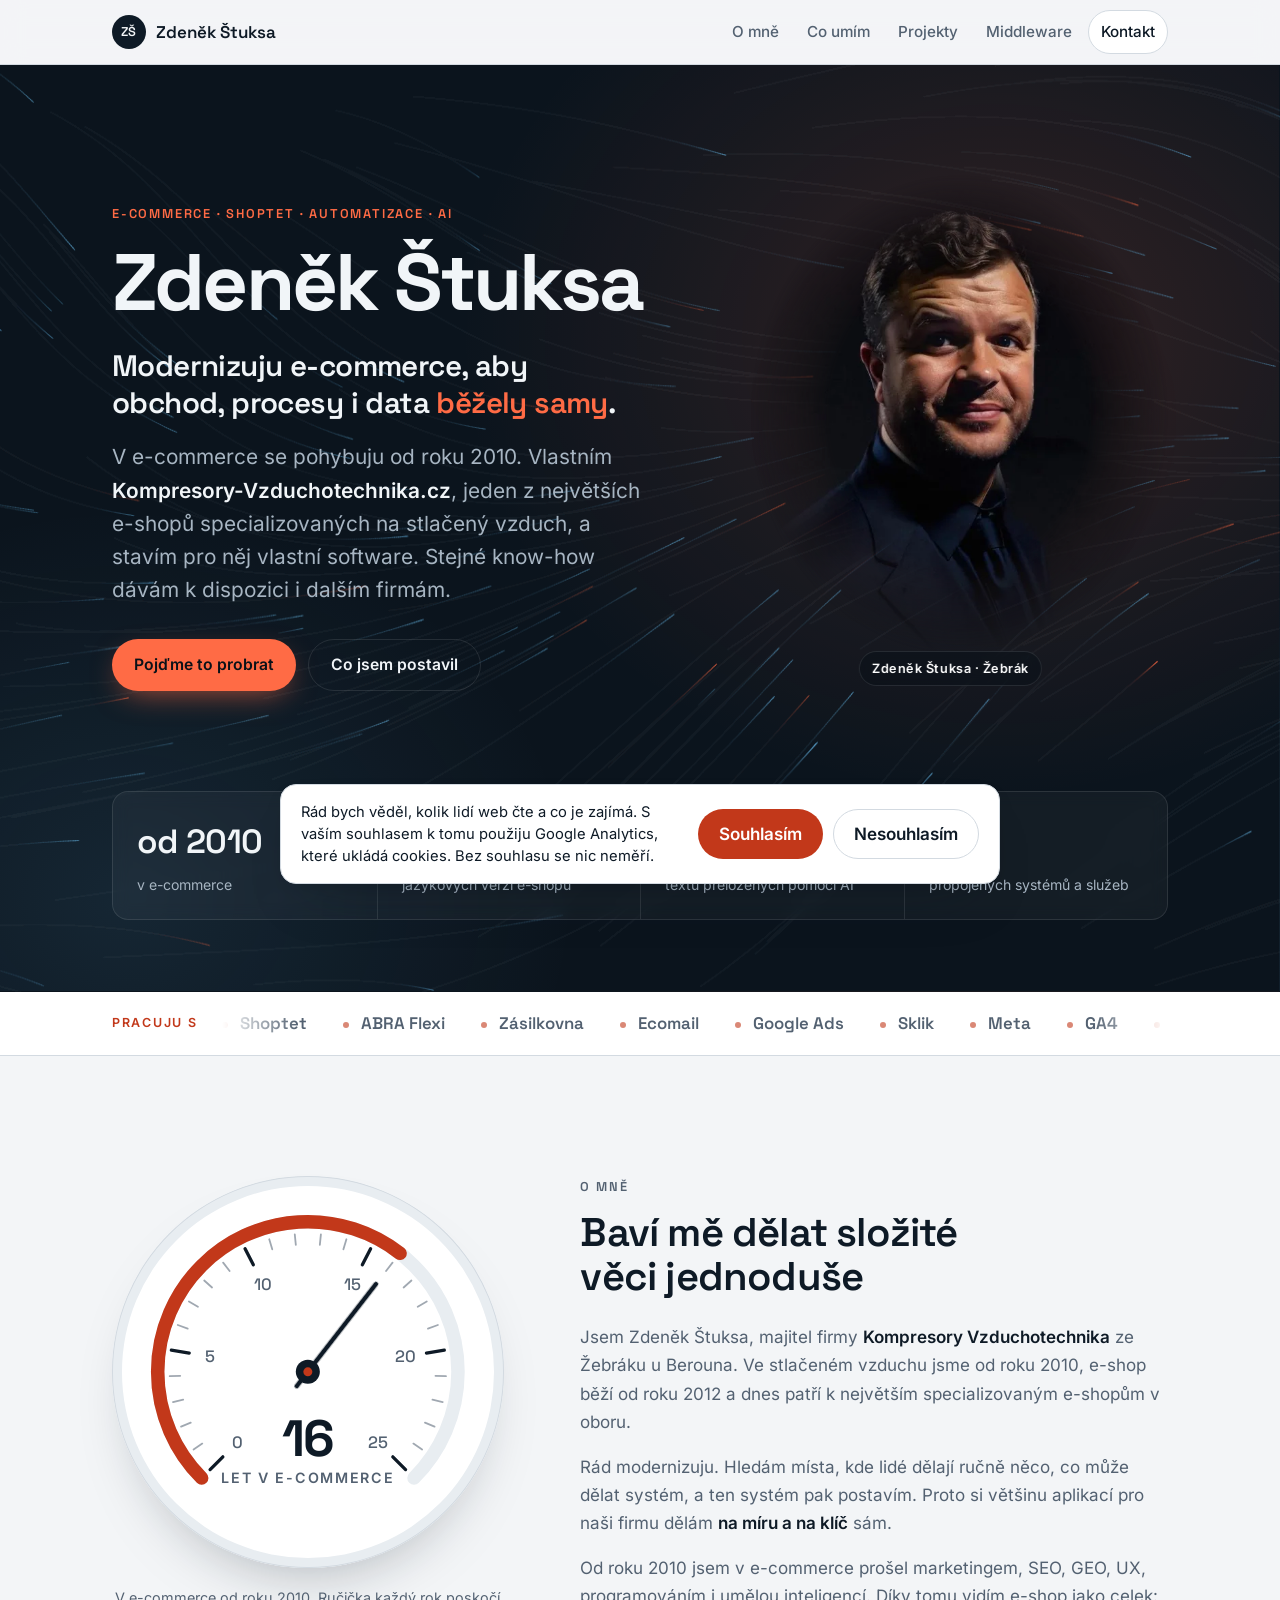
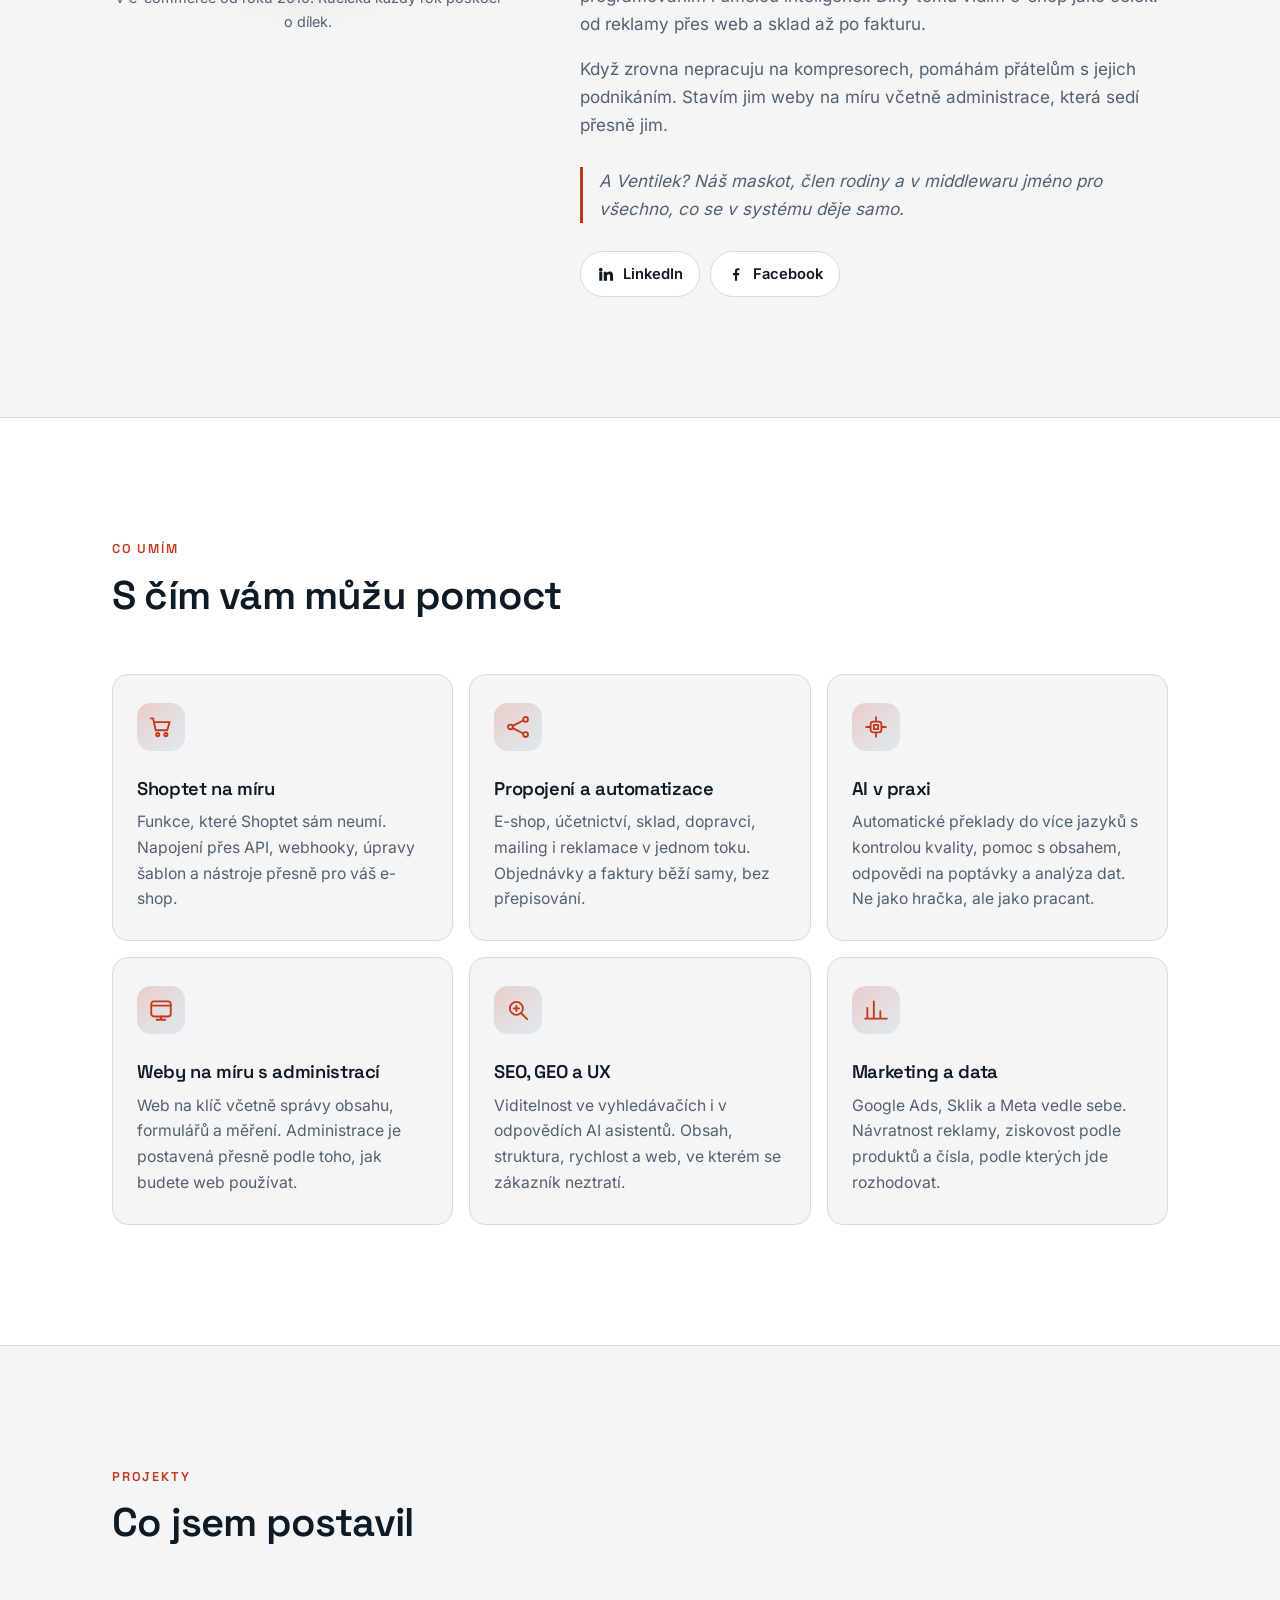
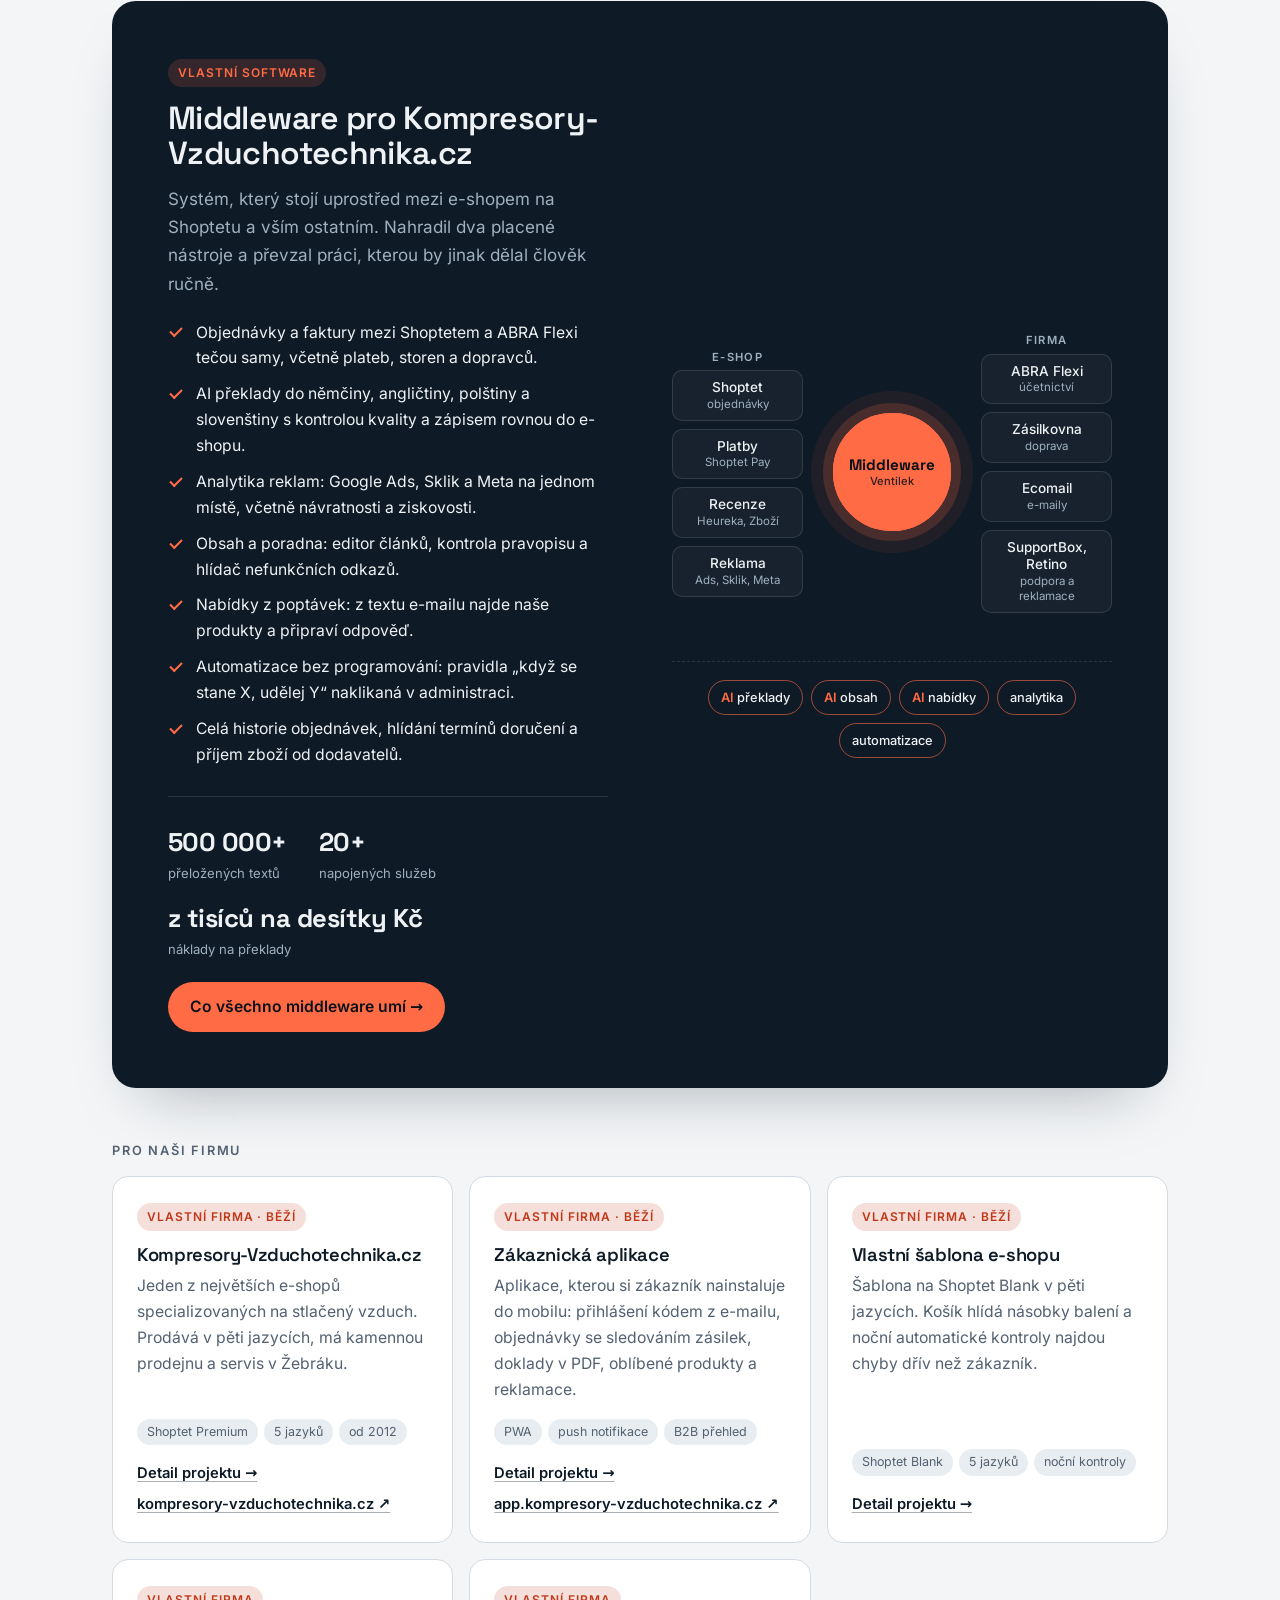
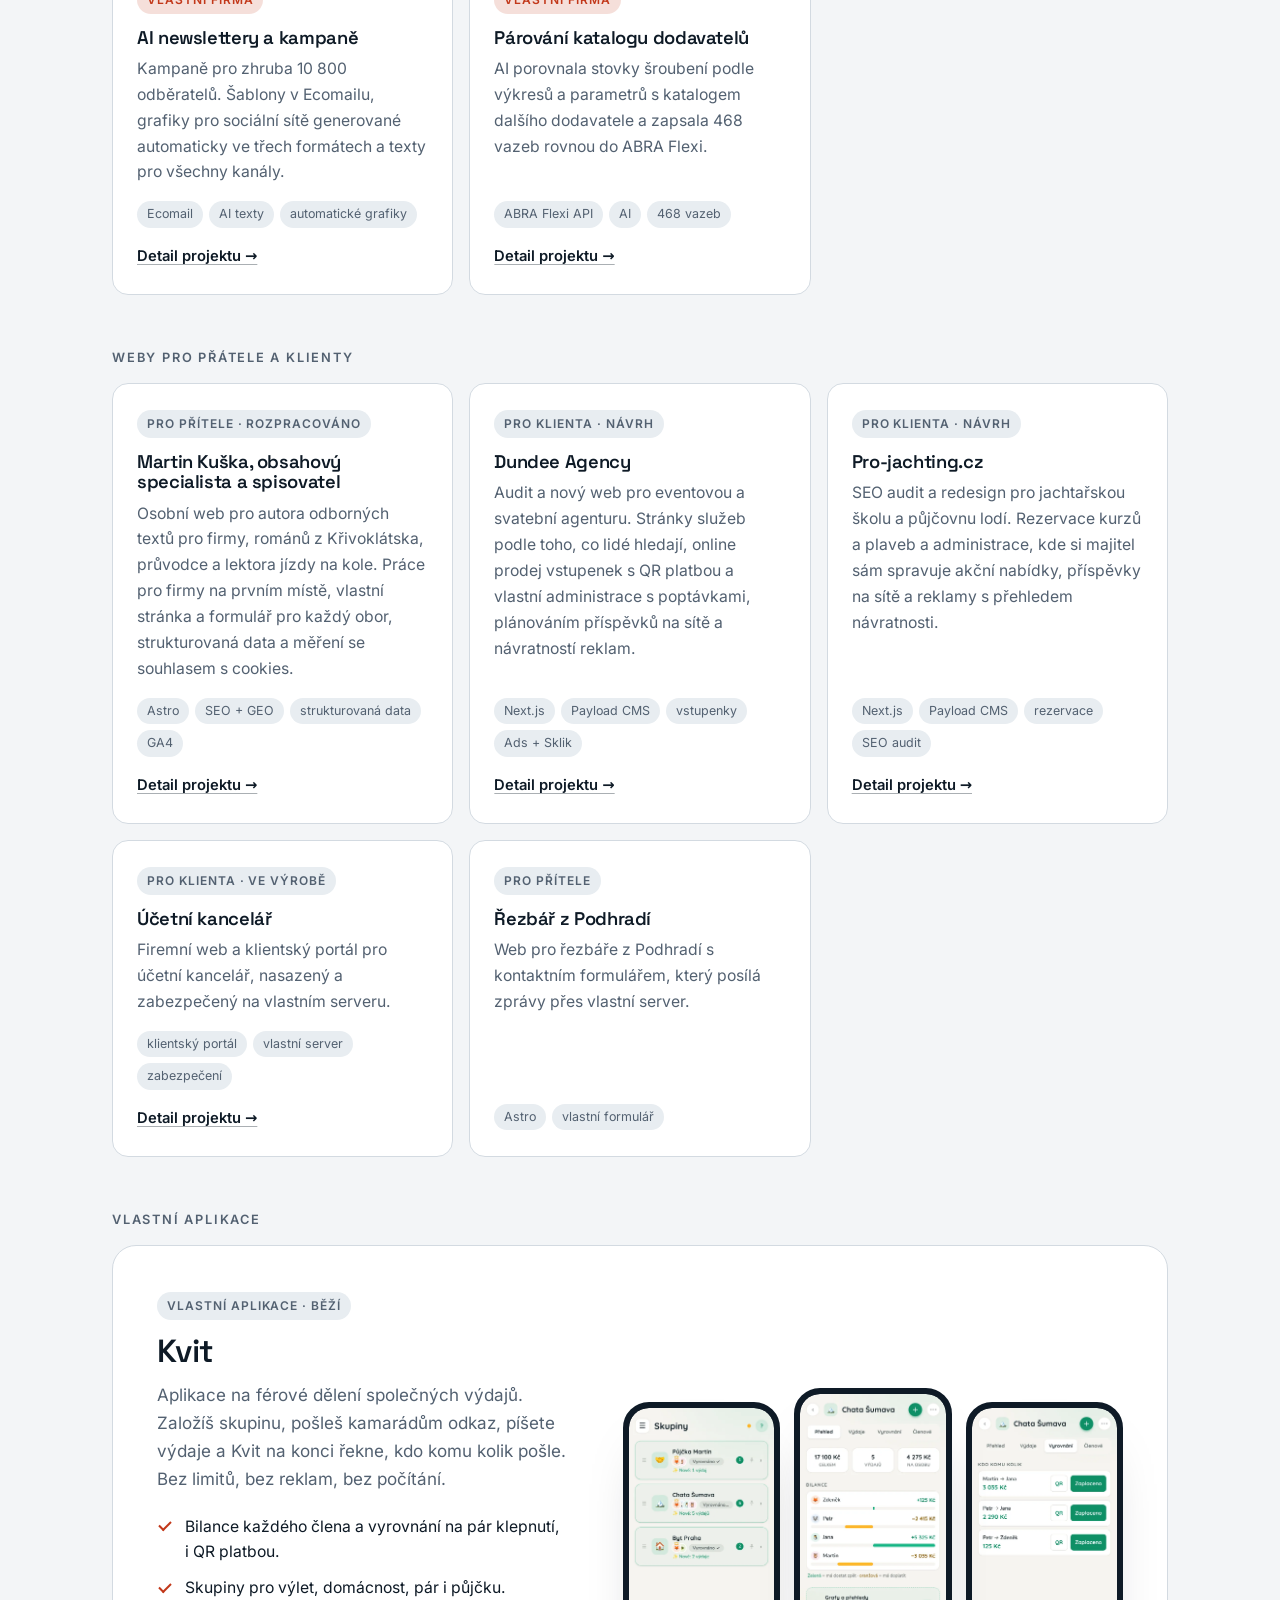
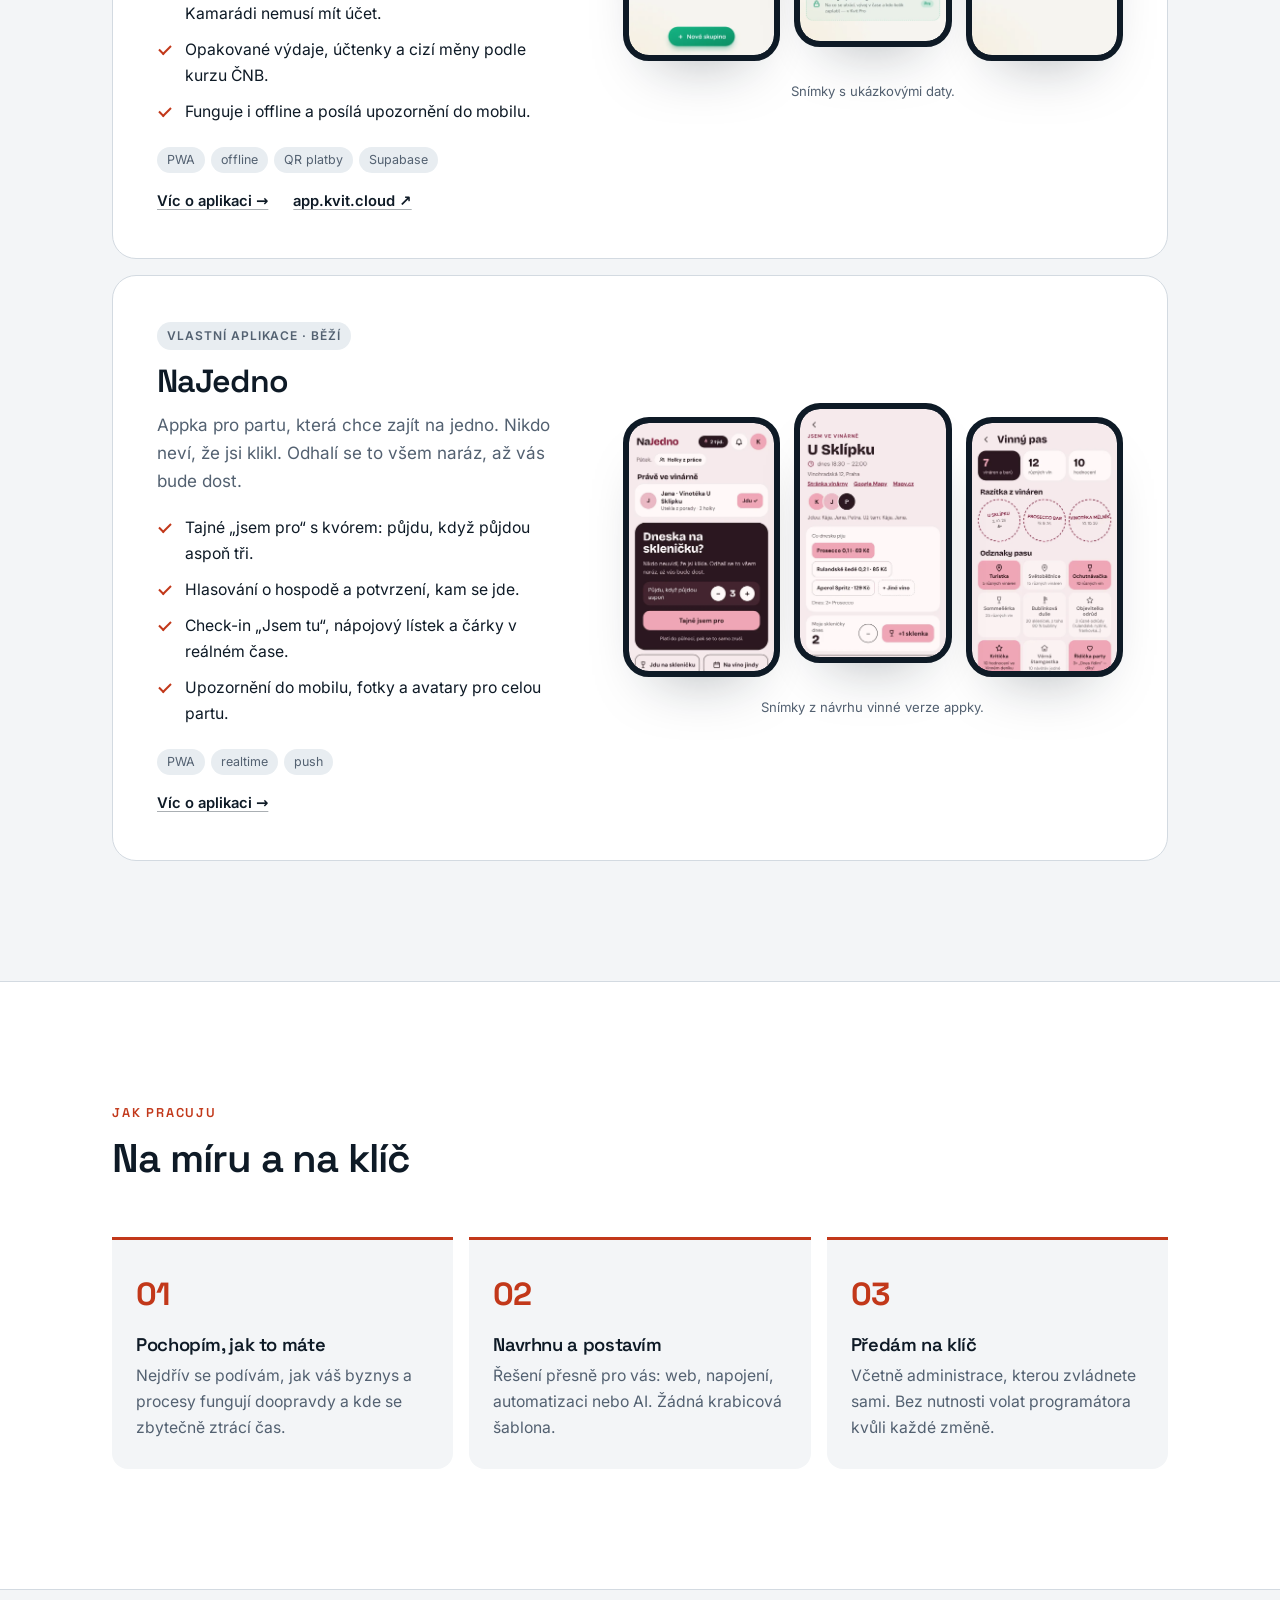
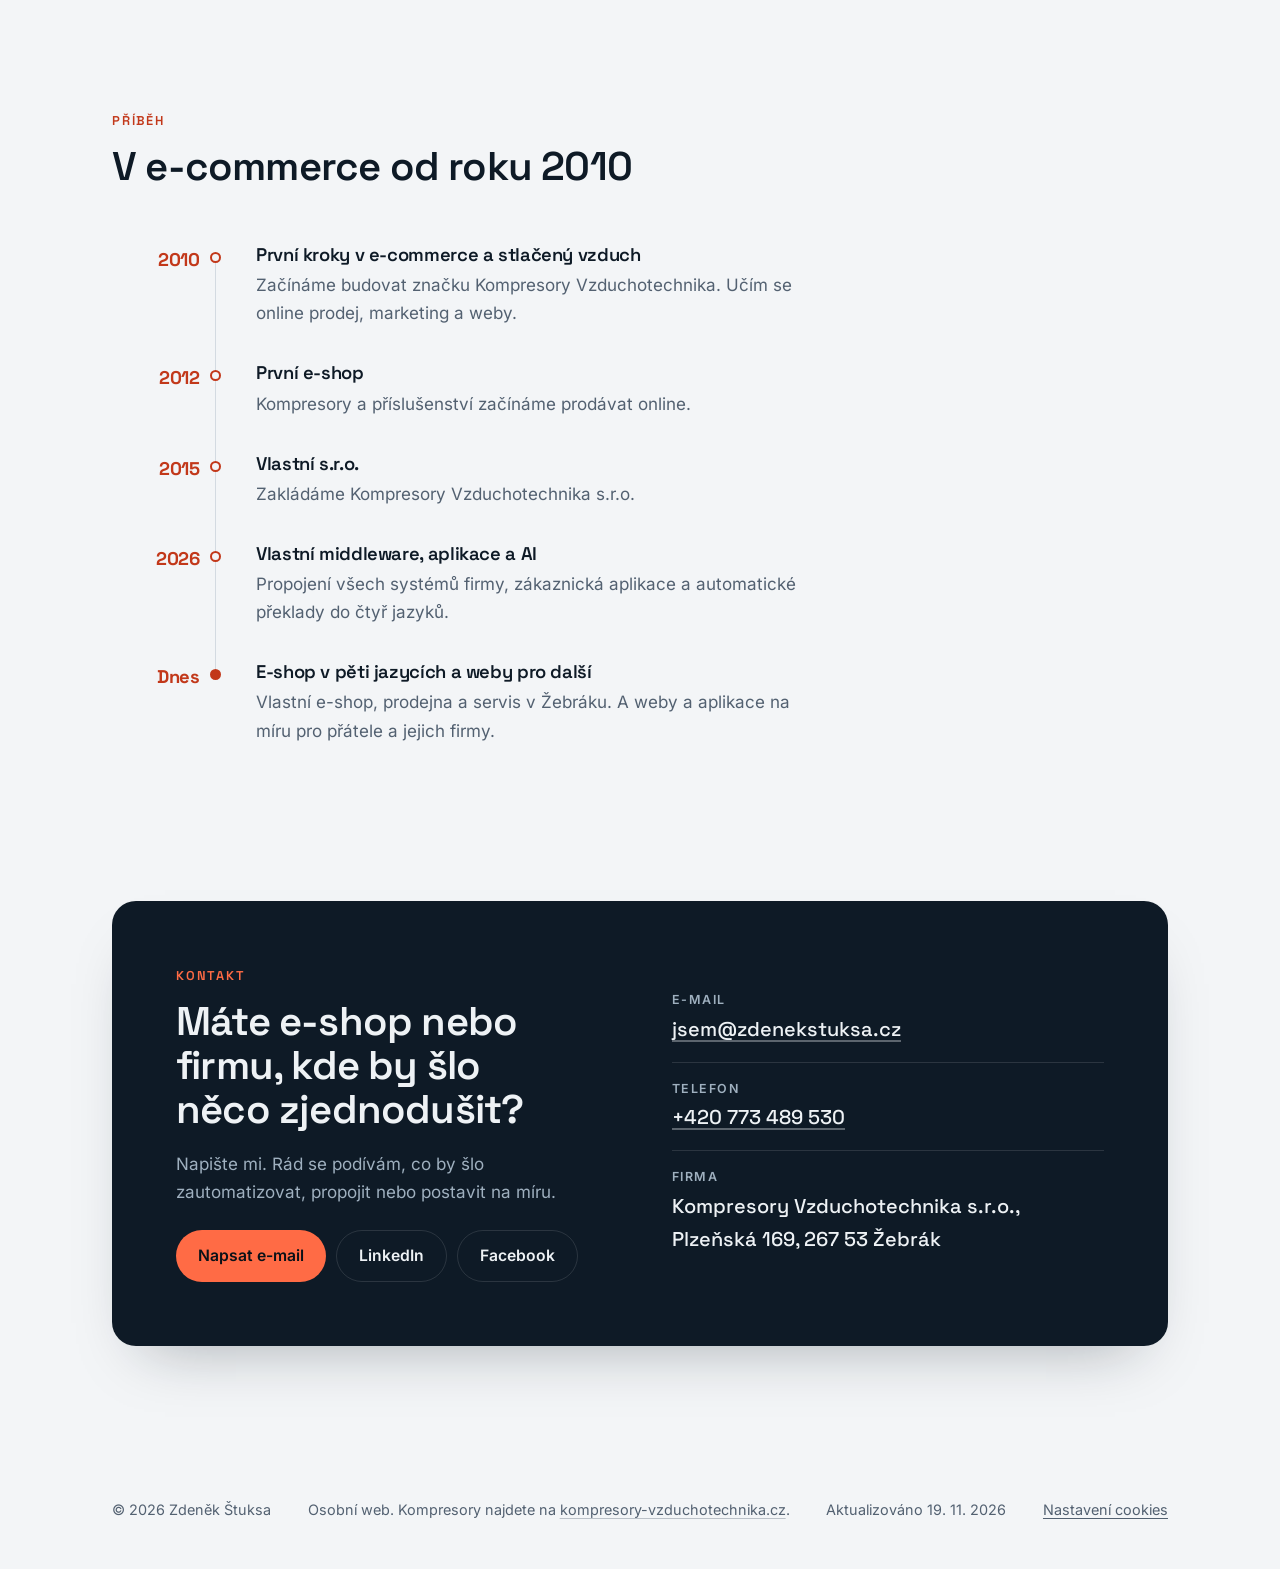
==== commit 78aeb0d8: "Add Seznam Webmaster verification tag Co-Authored-By: Claude <noreply@anthropic.com>" ====
--- a/index.html
+++ b/index.html
@@ -11,6 +11,7 @@
 
   <link rel="canonical" href="https://zdenekstuksa.cz/">
   <meta name="msvalidate.01" content="79A94AE5193EE7B616512D8E8CCC62AC">
+  <meta name="seznam-wmt" content="rgvgcx4iAsYgWfXuc7bpSjIXSnfa2SxE">
   <meta property="og:type" content="profile">
   <meta property="og:site_name" content="Zdeněk Štuksa">
   <meta name="twitter:card" content="summary_large_image">
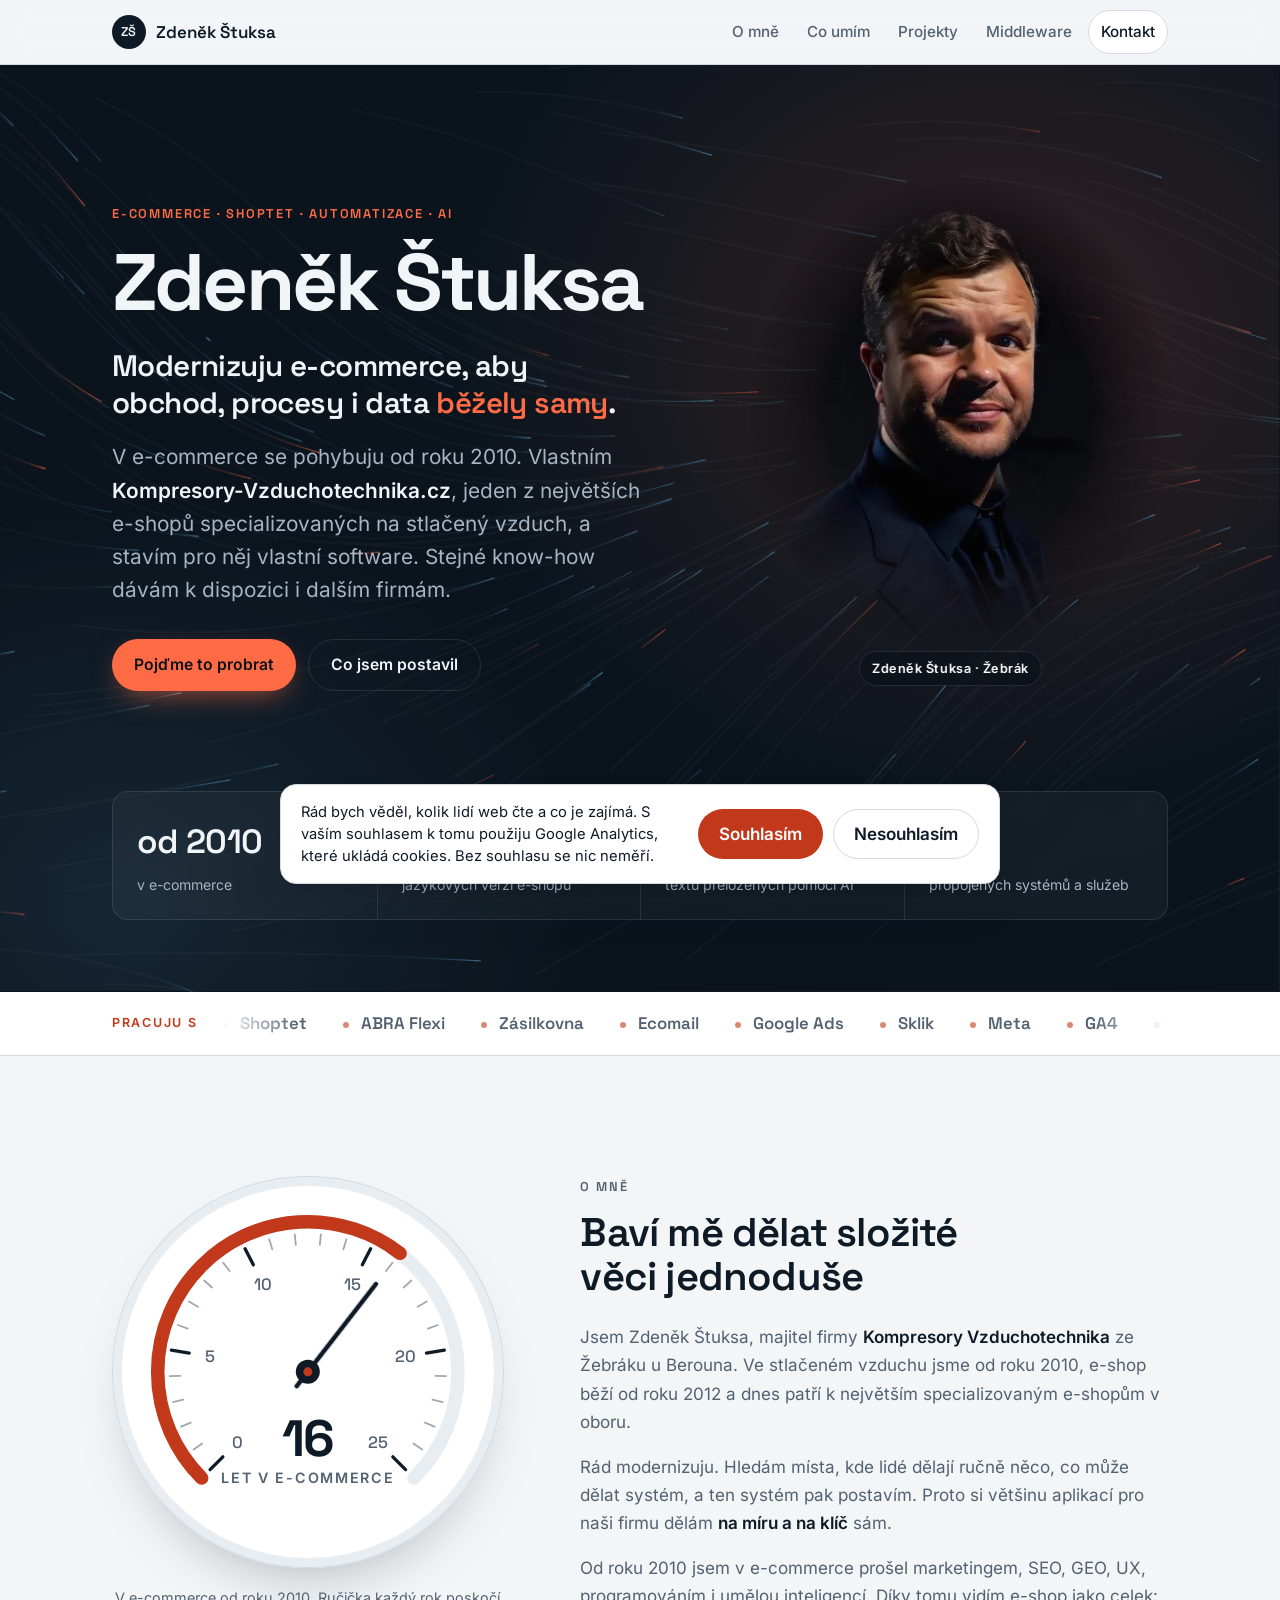
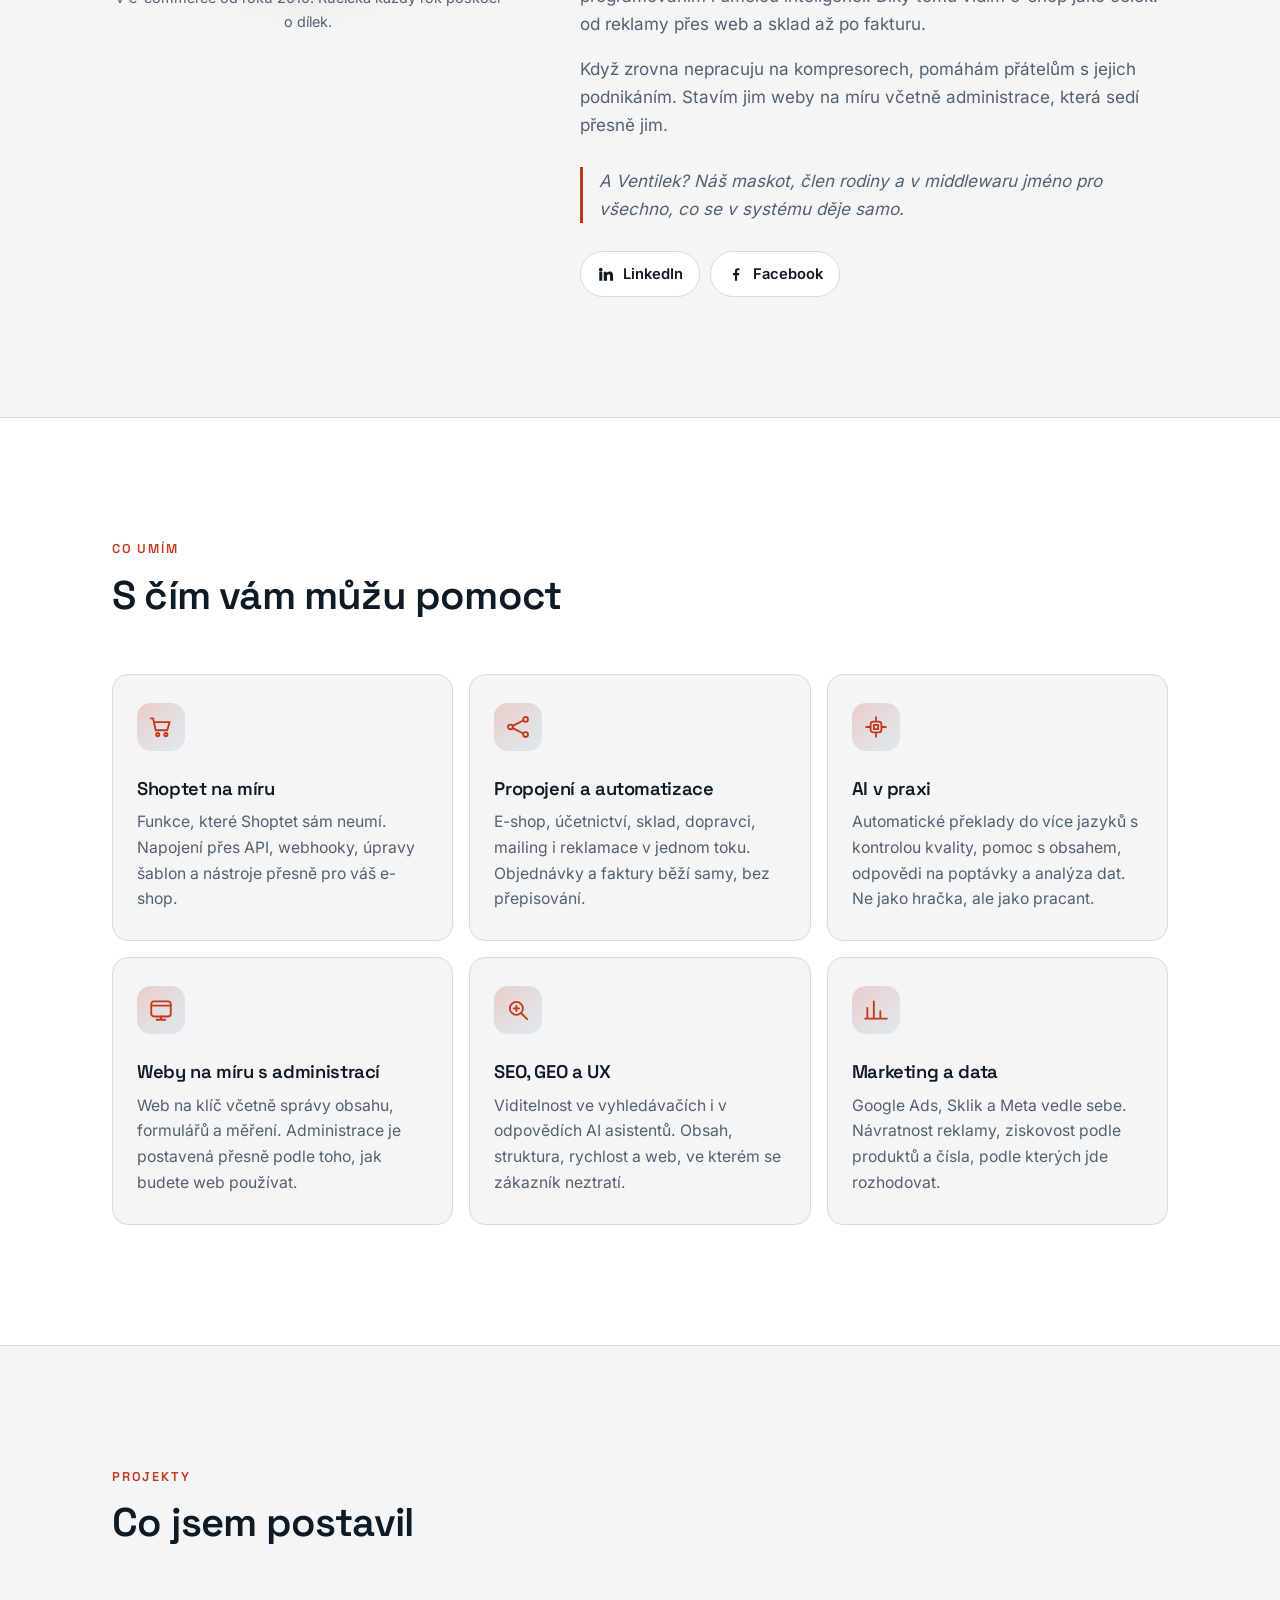
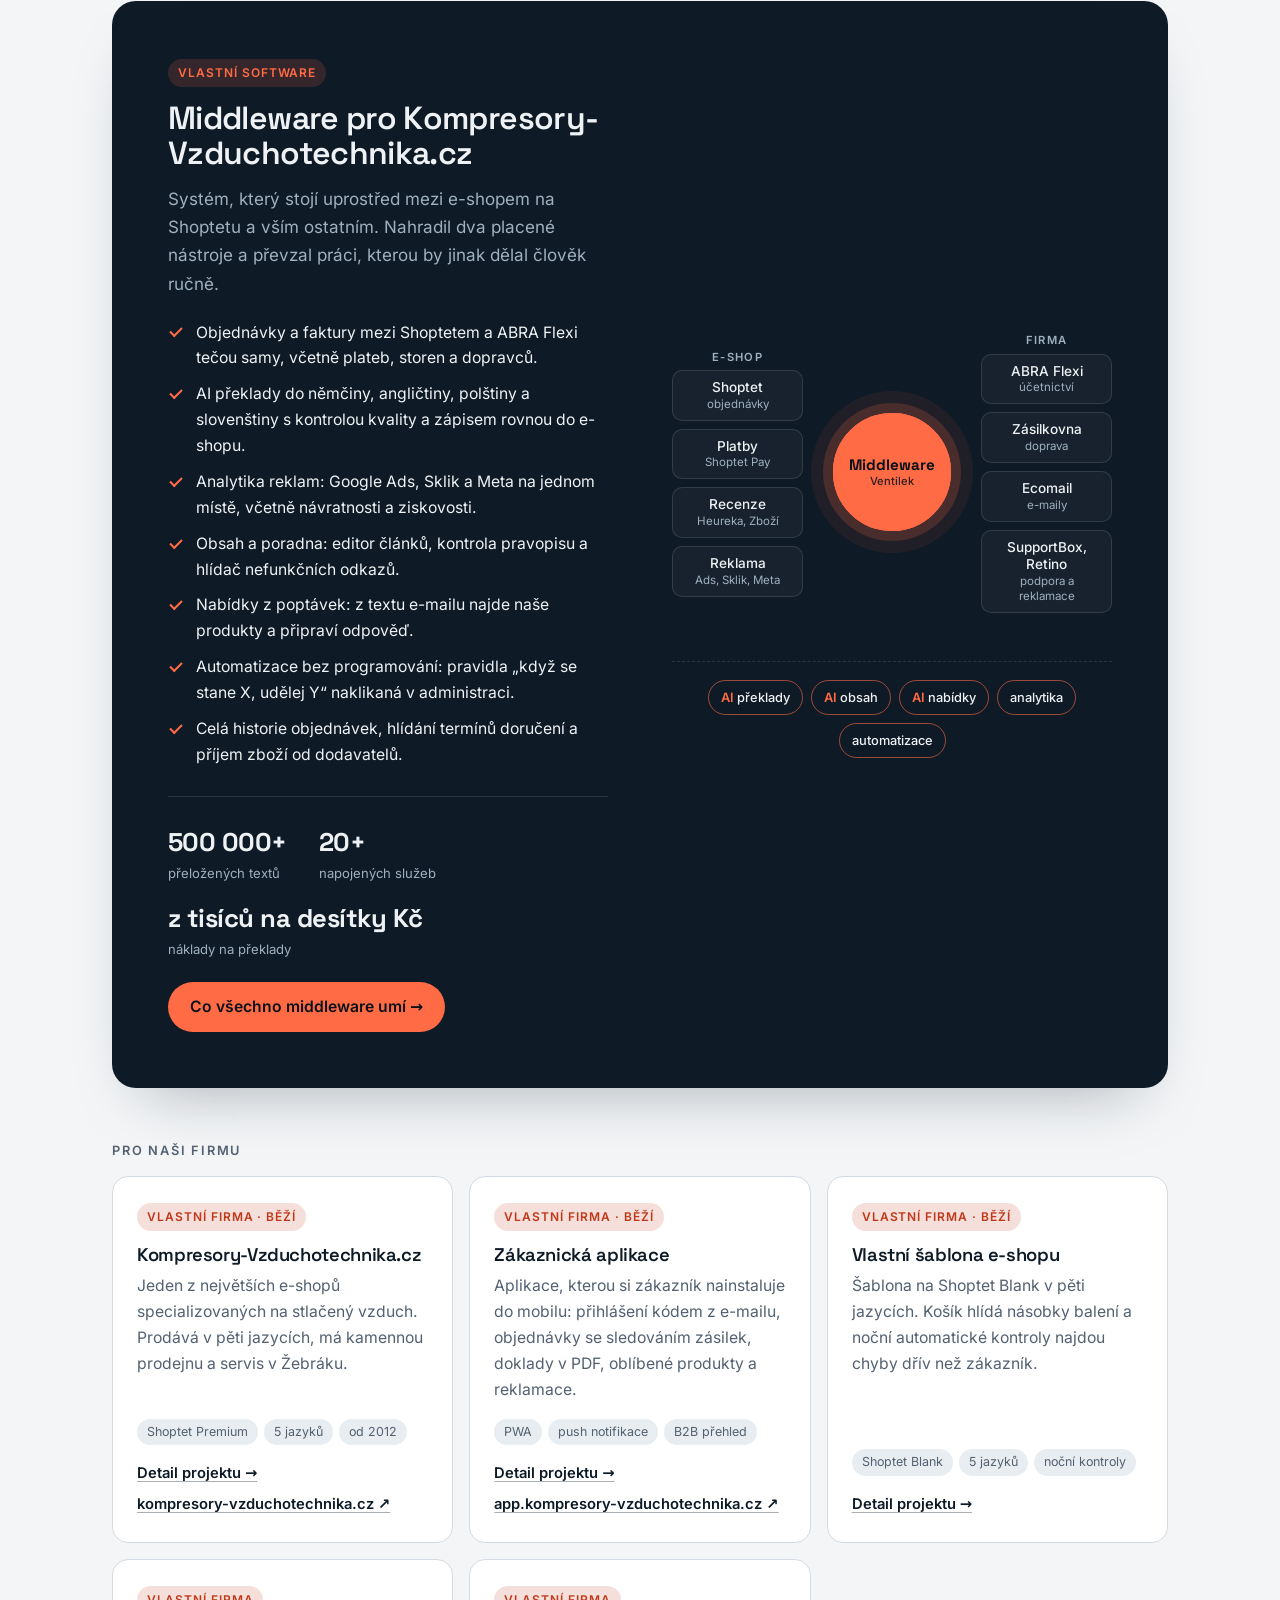
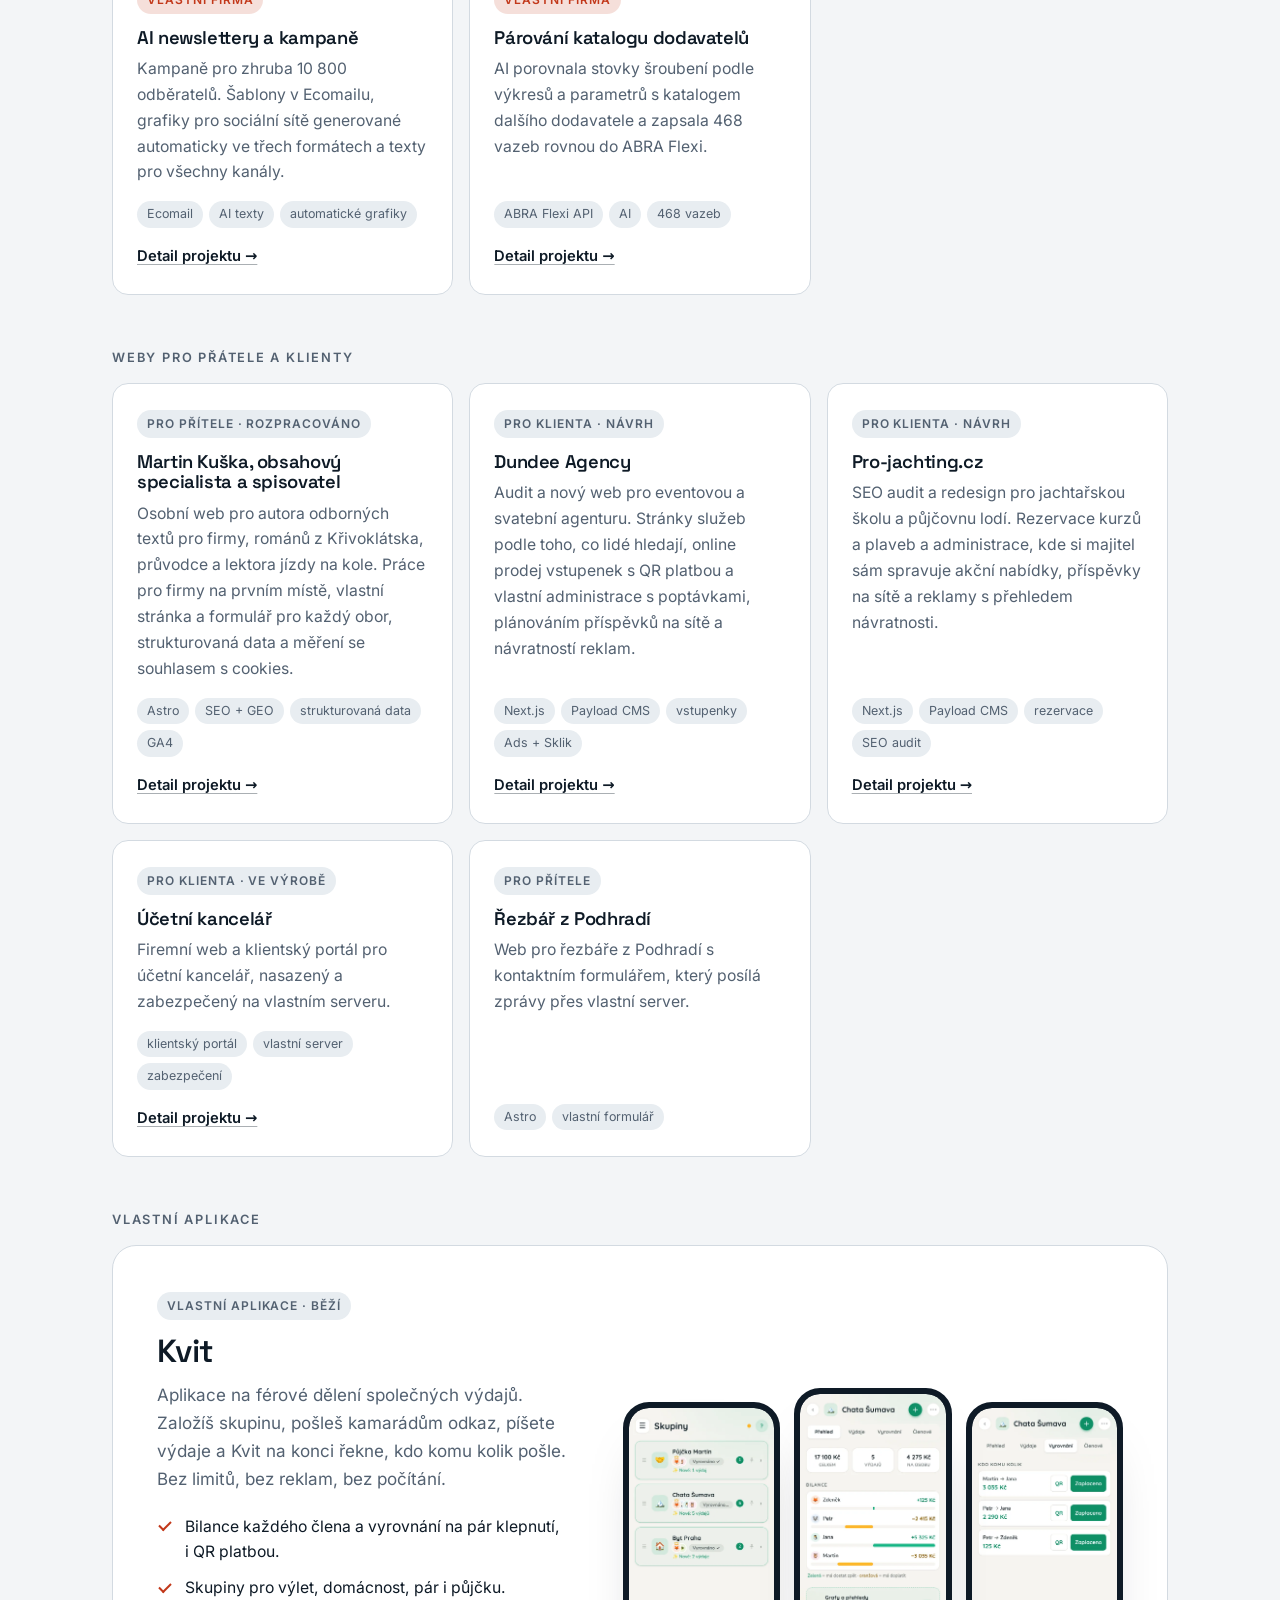
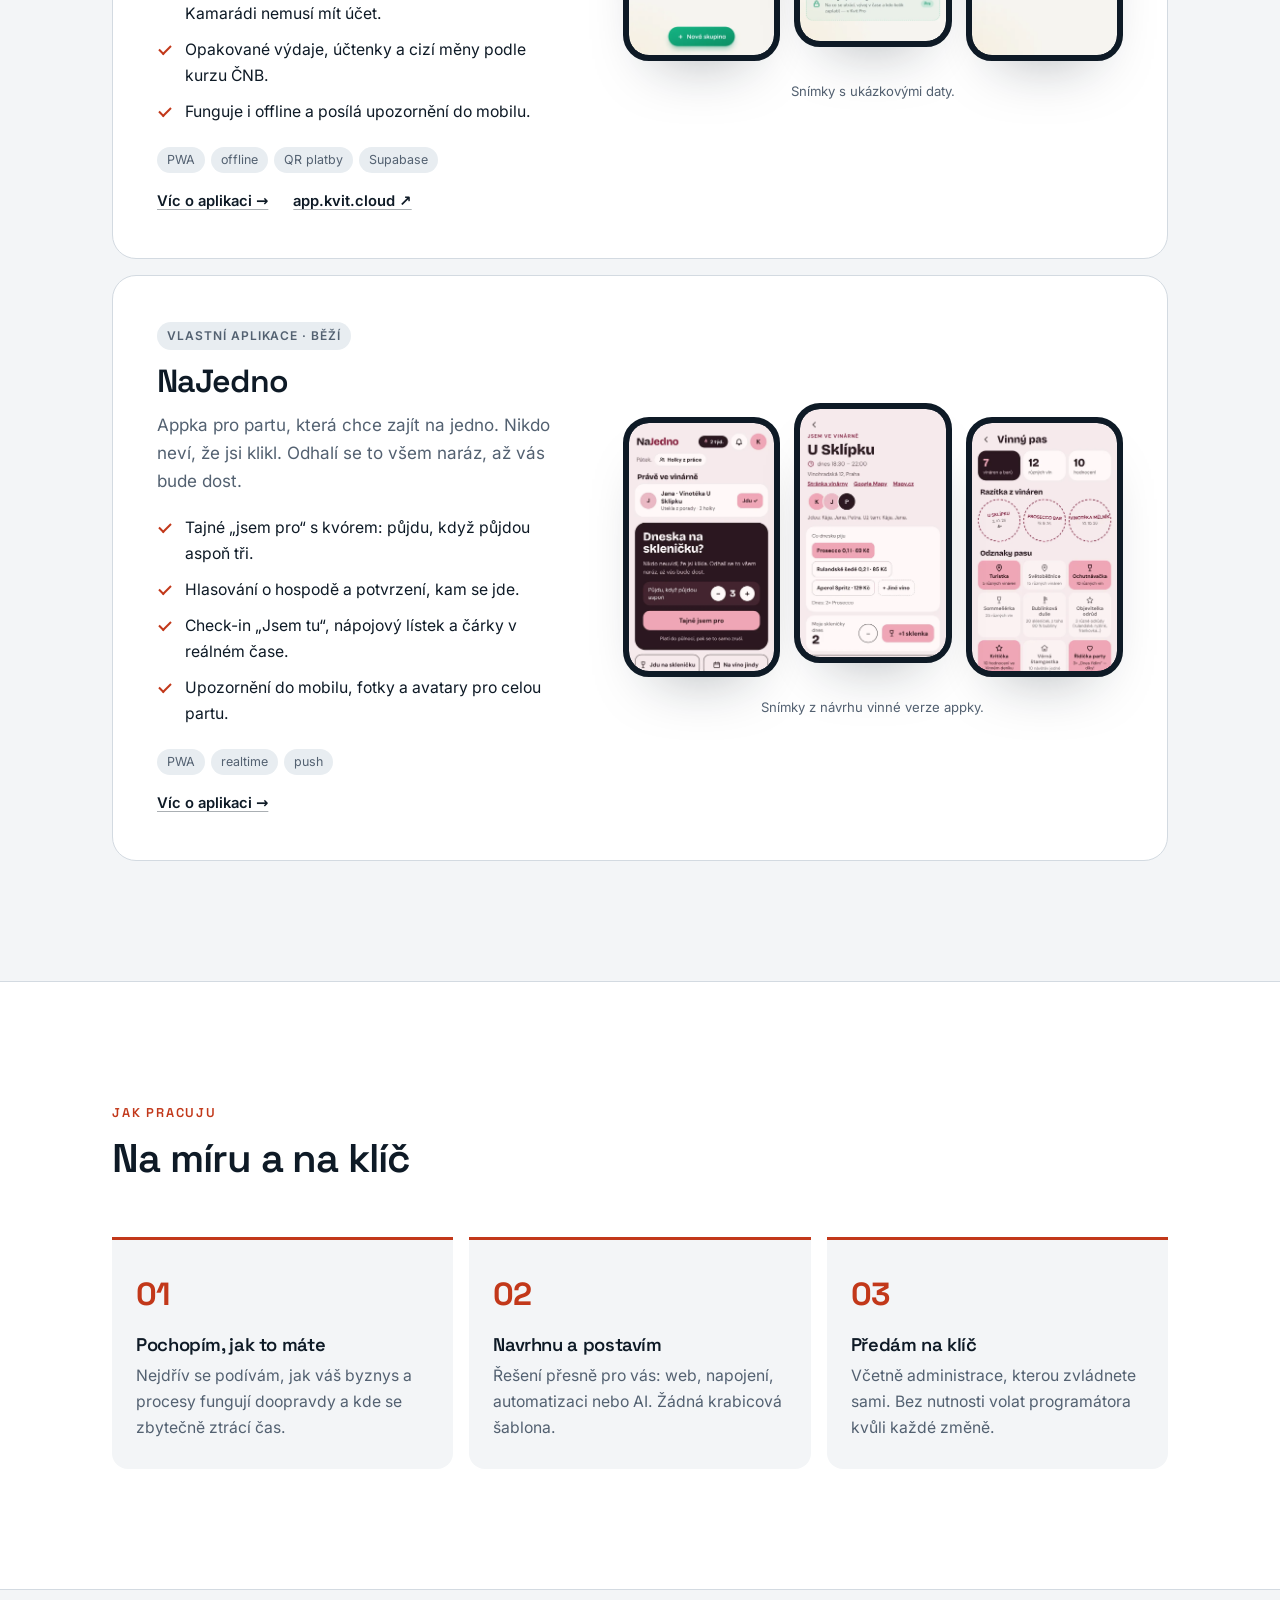
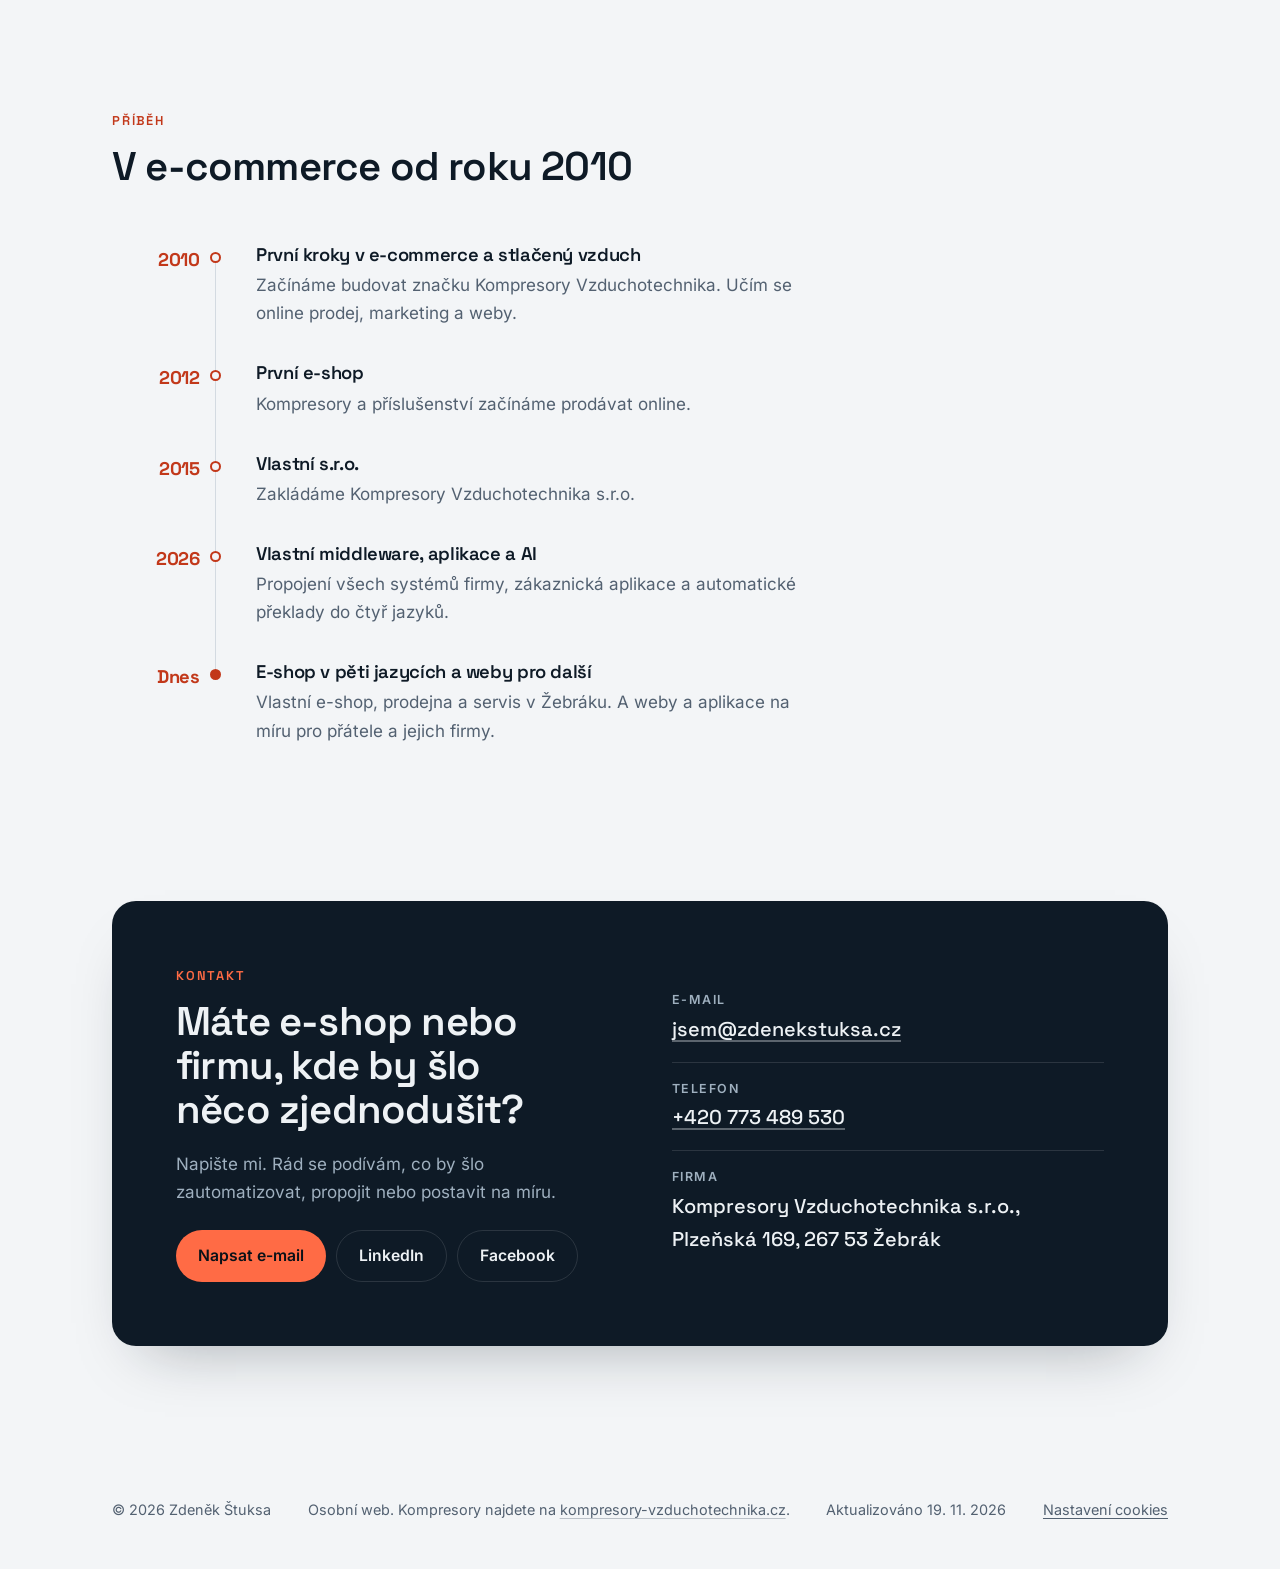
==== commit bb80c30d: "Use full date-time in structured data dates Google Search Console flagged the ProfilePage on the hom" ====
--- a/index.html
+++ b/index.html
@@ -83,8 +83,8 @@
     "name": "Zdeněk Štuksa — e-commerce, Shoptet, automatizace a AI",
     "inLanguage": "cs",
     "isPartOf": { "@id": "https://zdenekstuksa.cz/#web" },
-    "datePublished": "2026-11-19",
-    "dateModified": "2026-11-19",
+    "datePublished": "2026-11-19T00:00:00+01:00",
+    "dateModified": "2026-11-19T00:00:00+01:00",
     "mainEntity": { "@id": "https://zdenekstuksa.cz/#zdenek" }
   }
   </script>
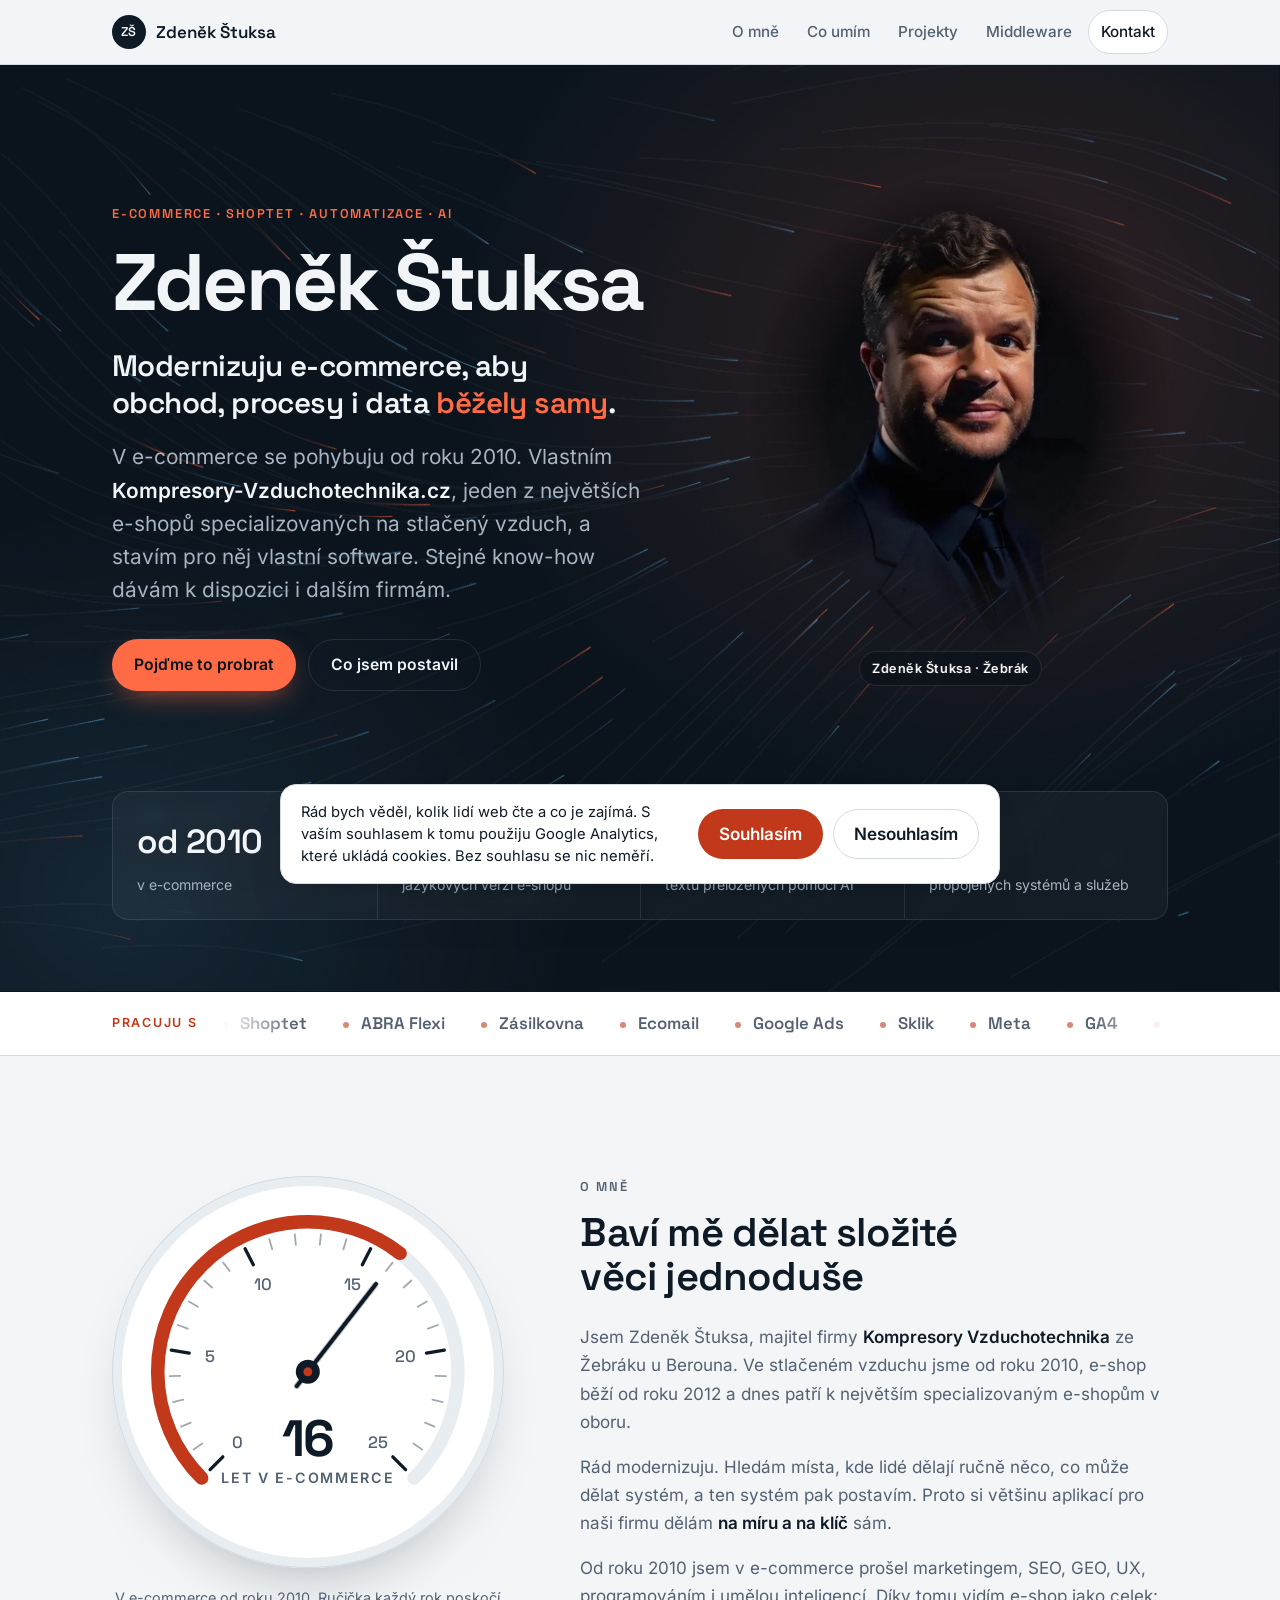
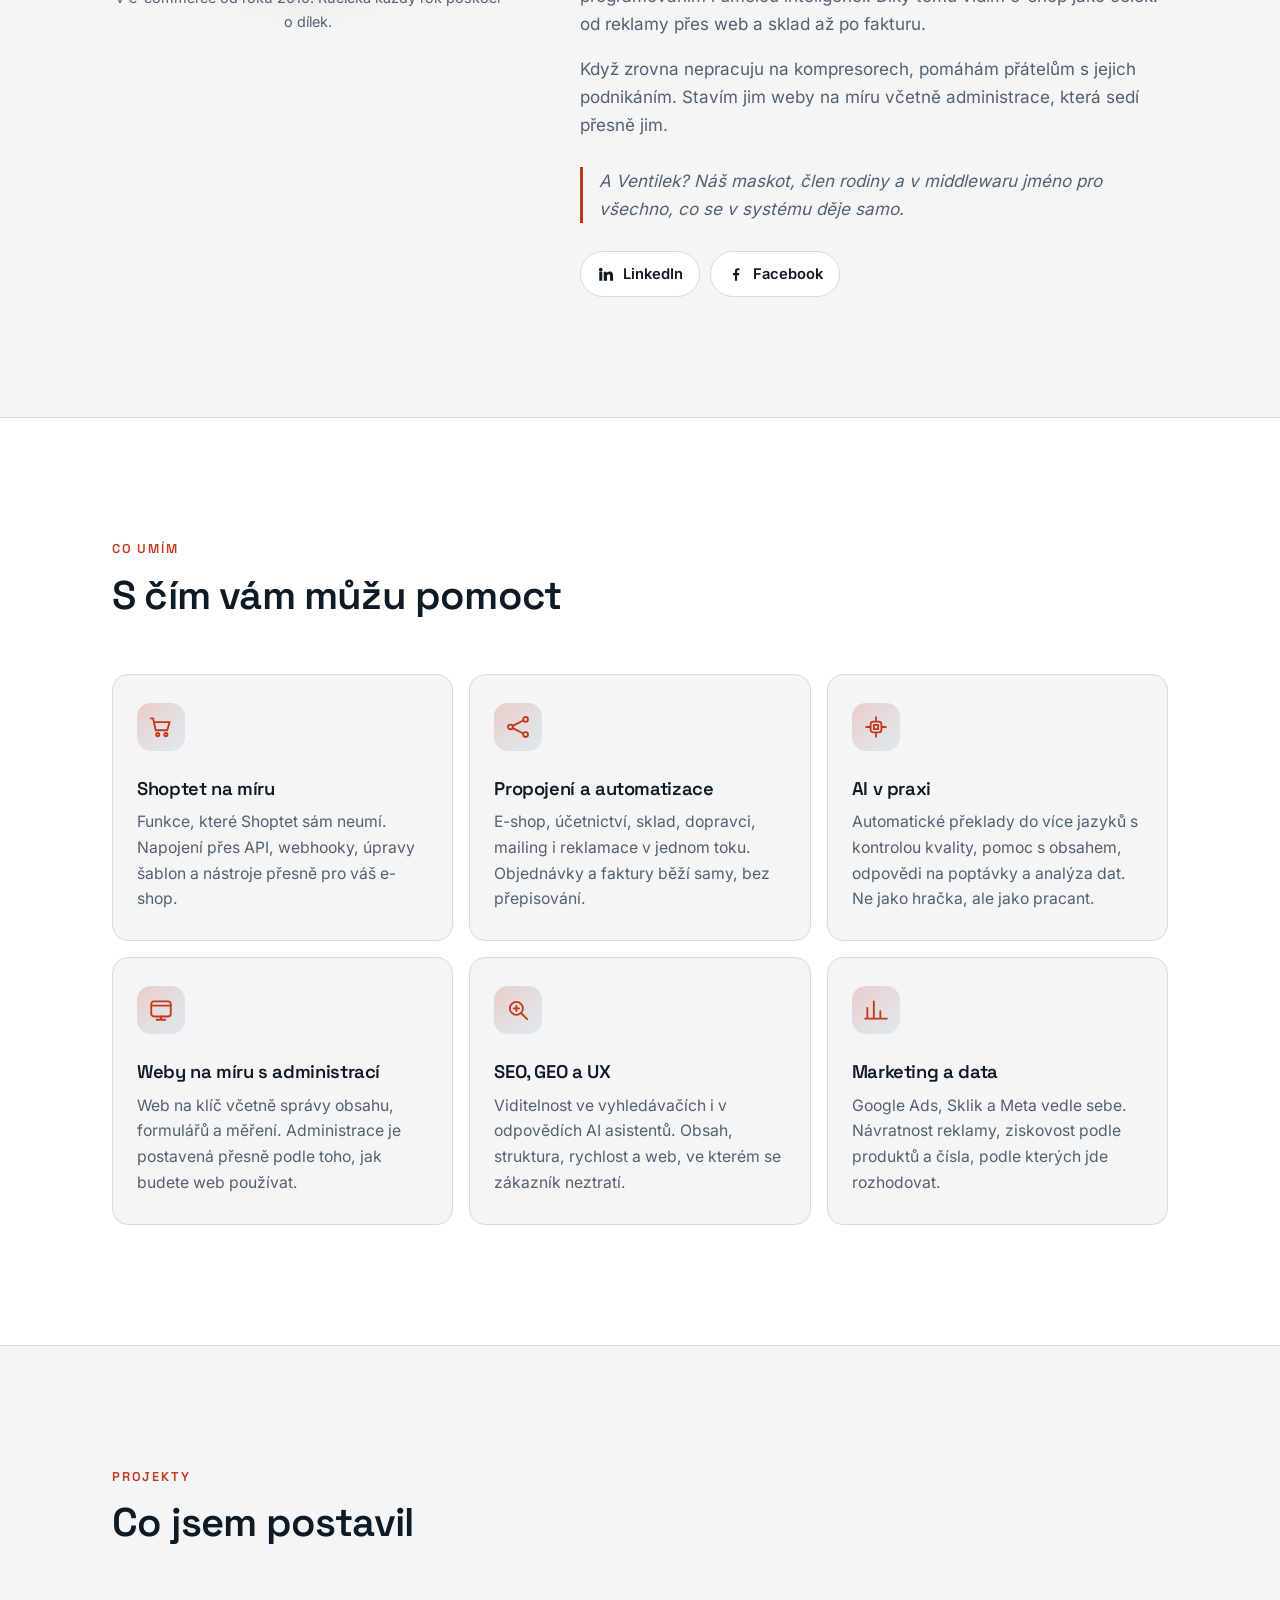
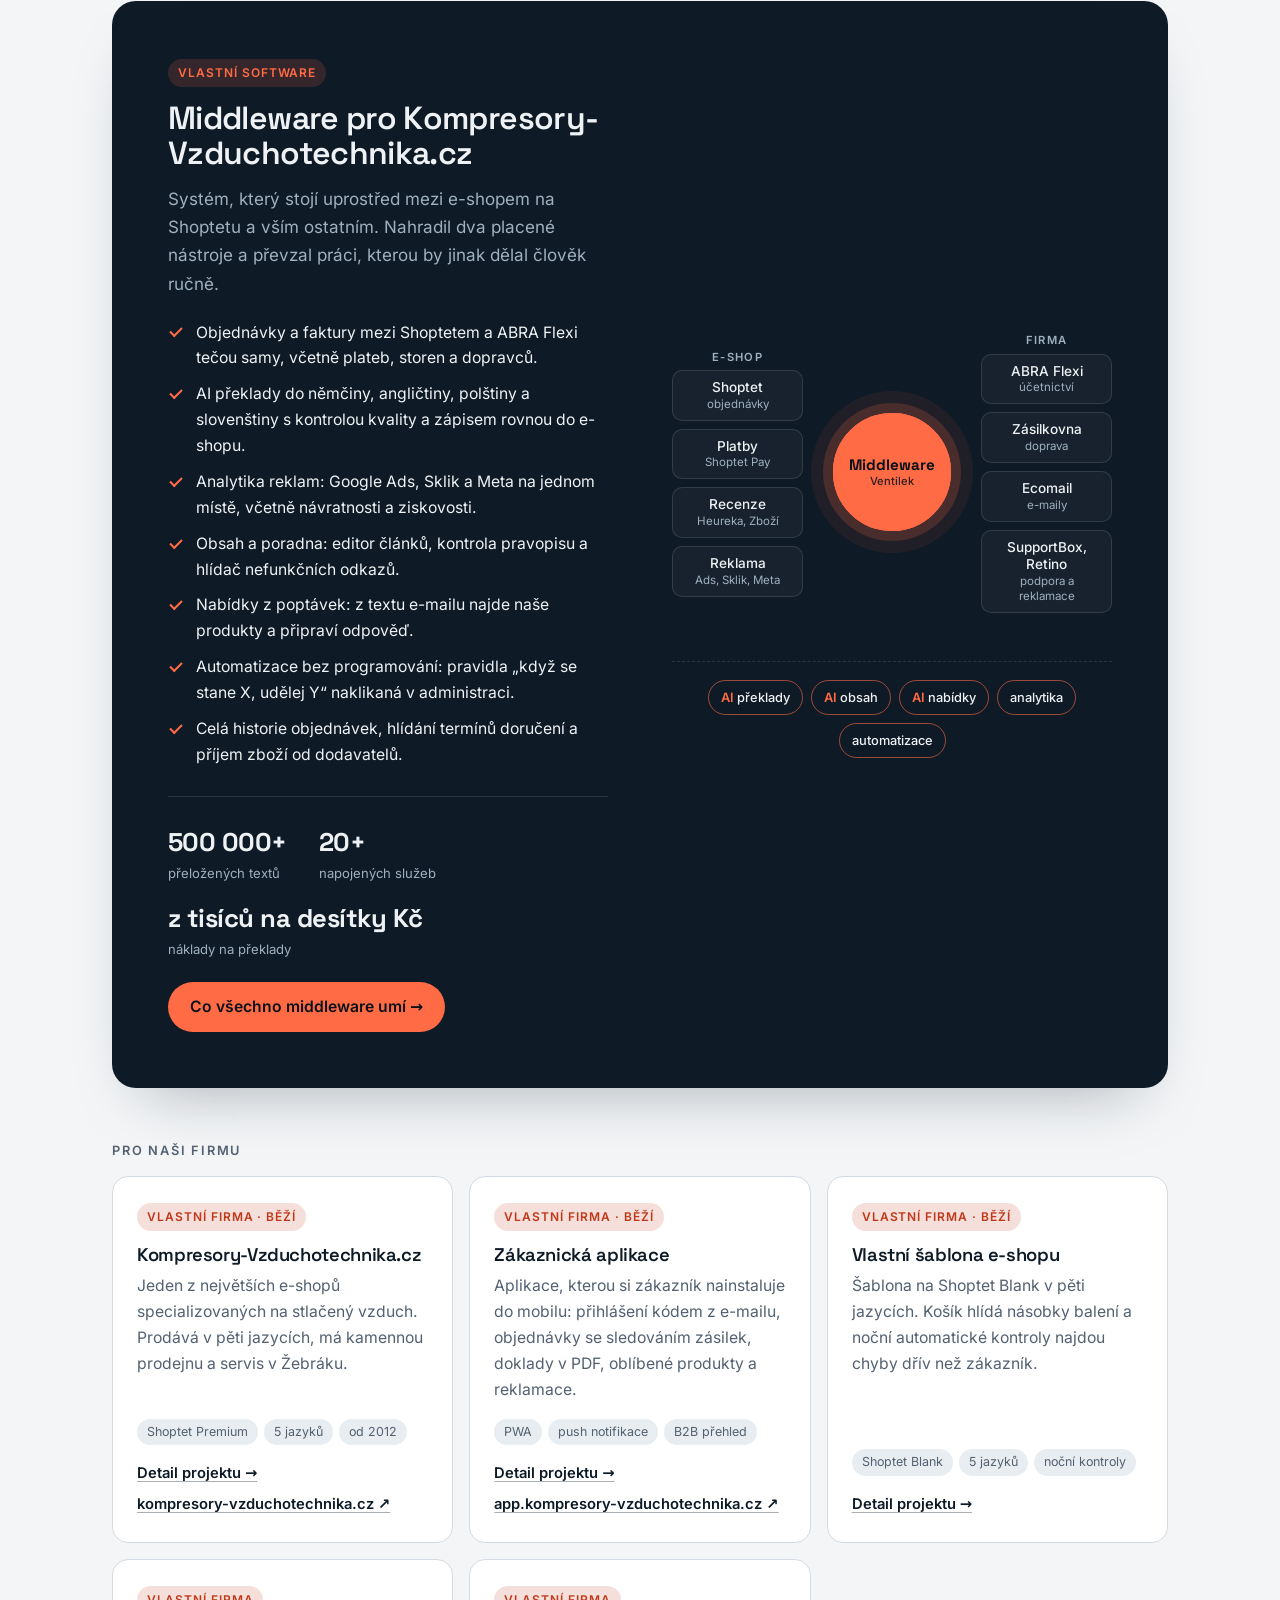
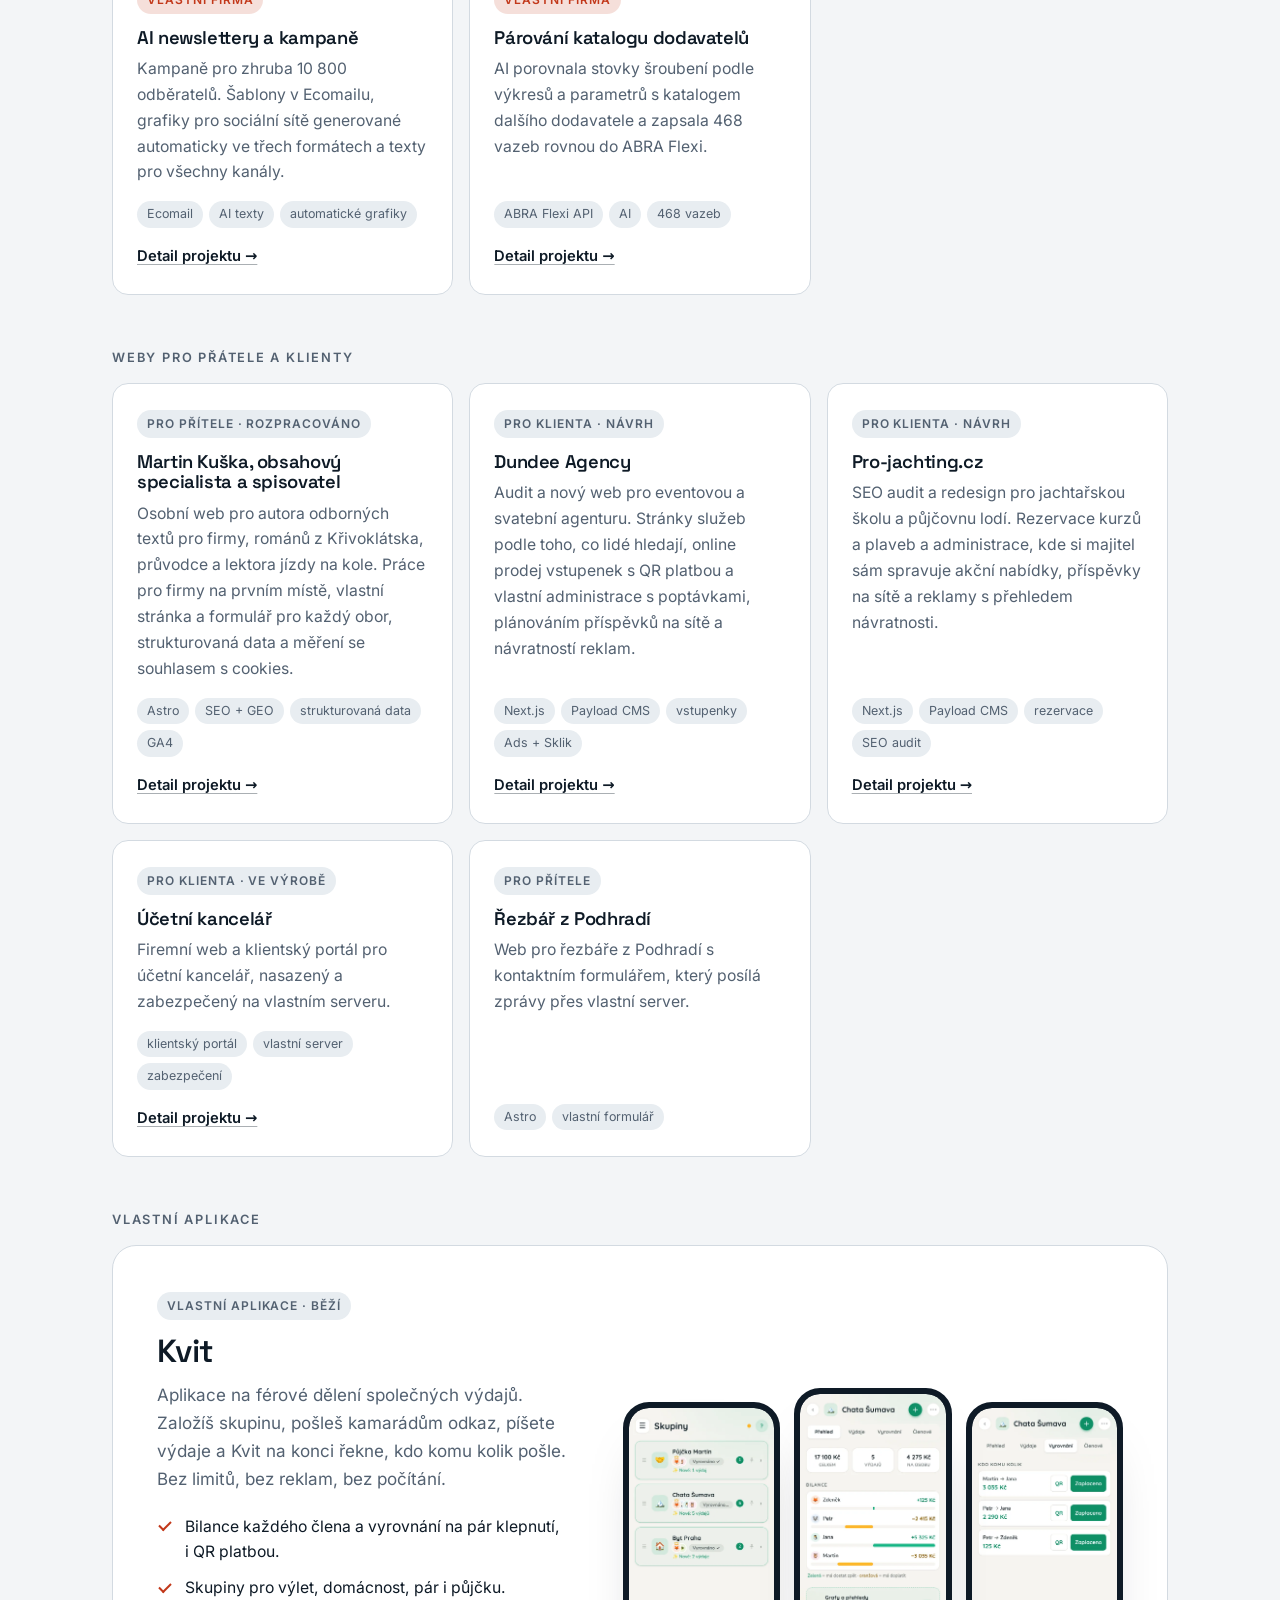
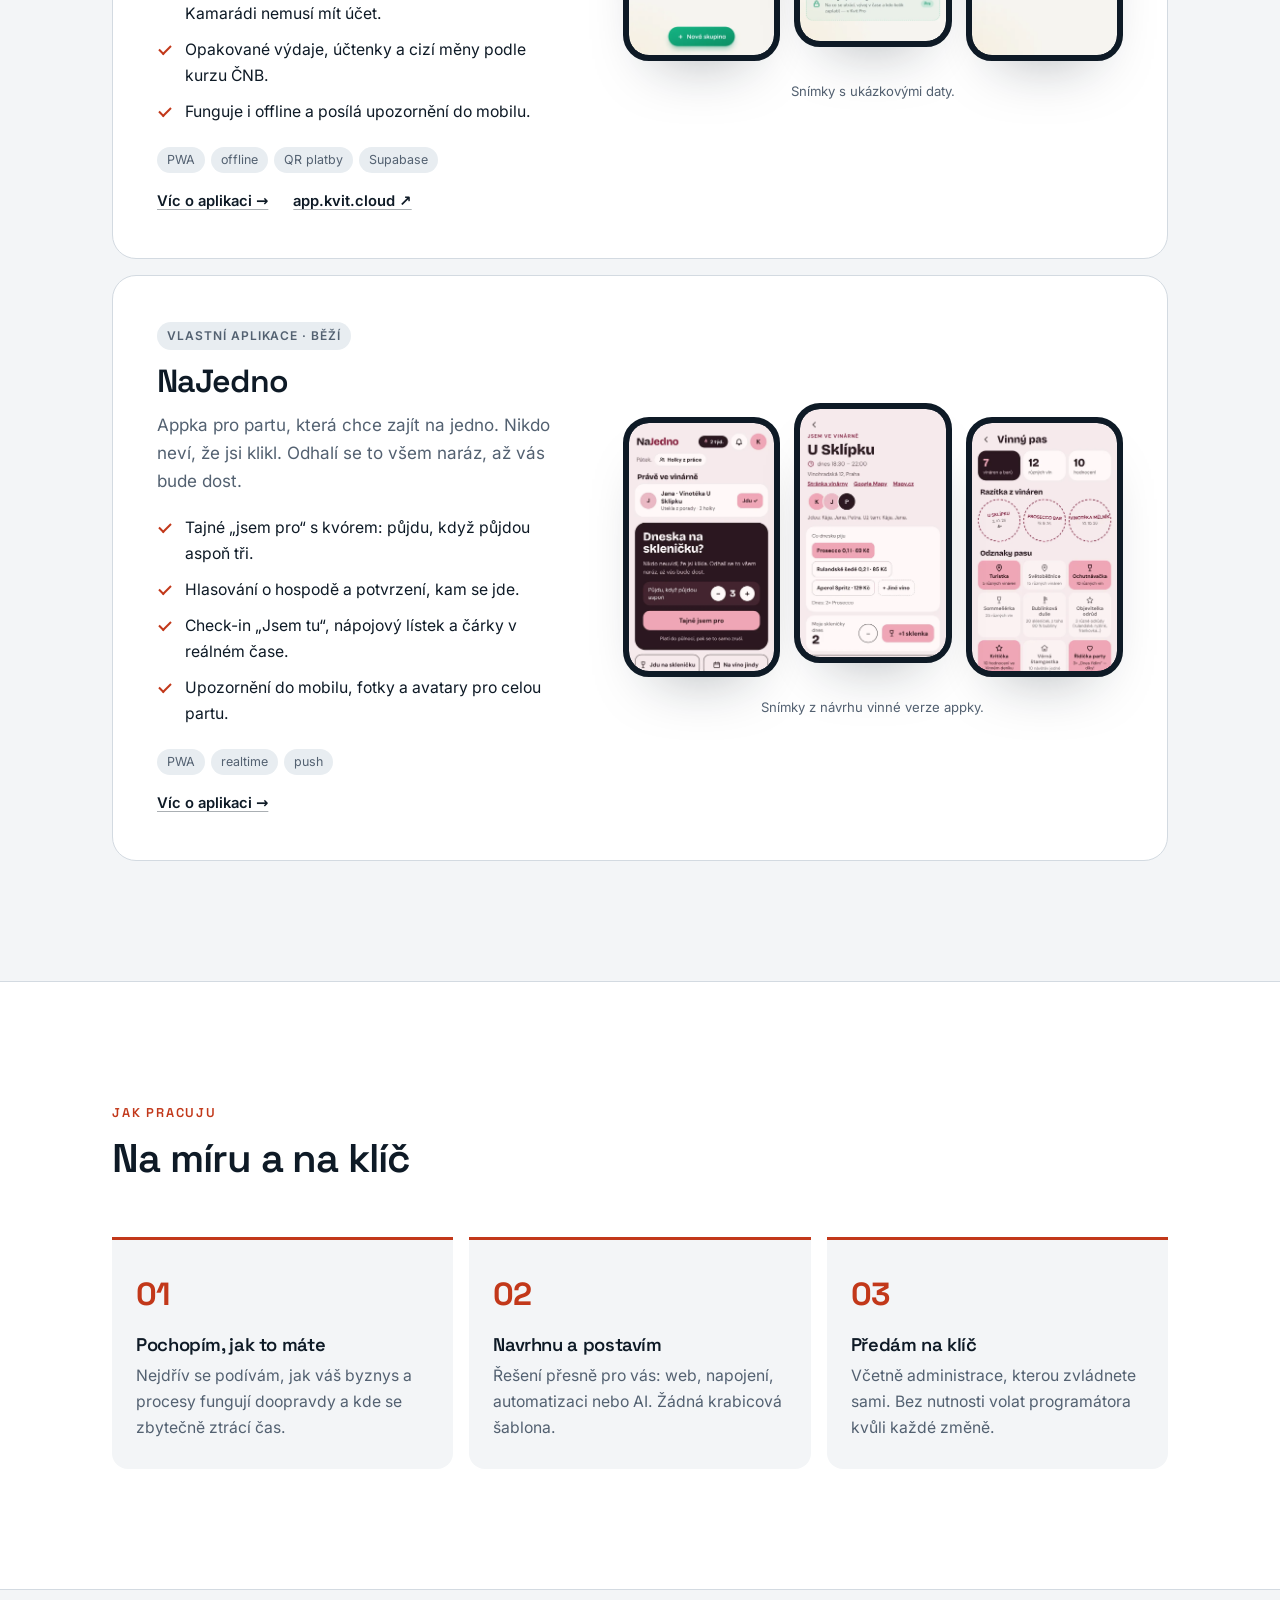
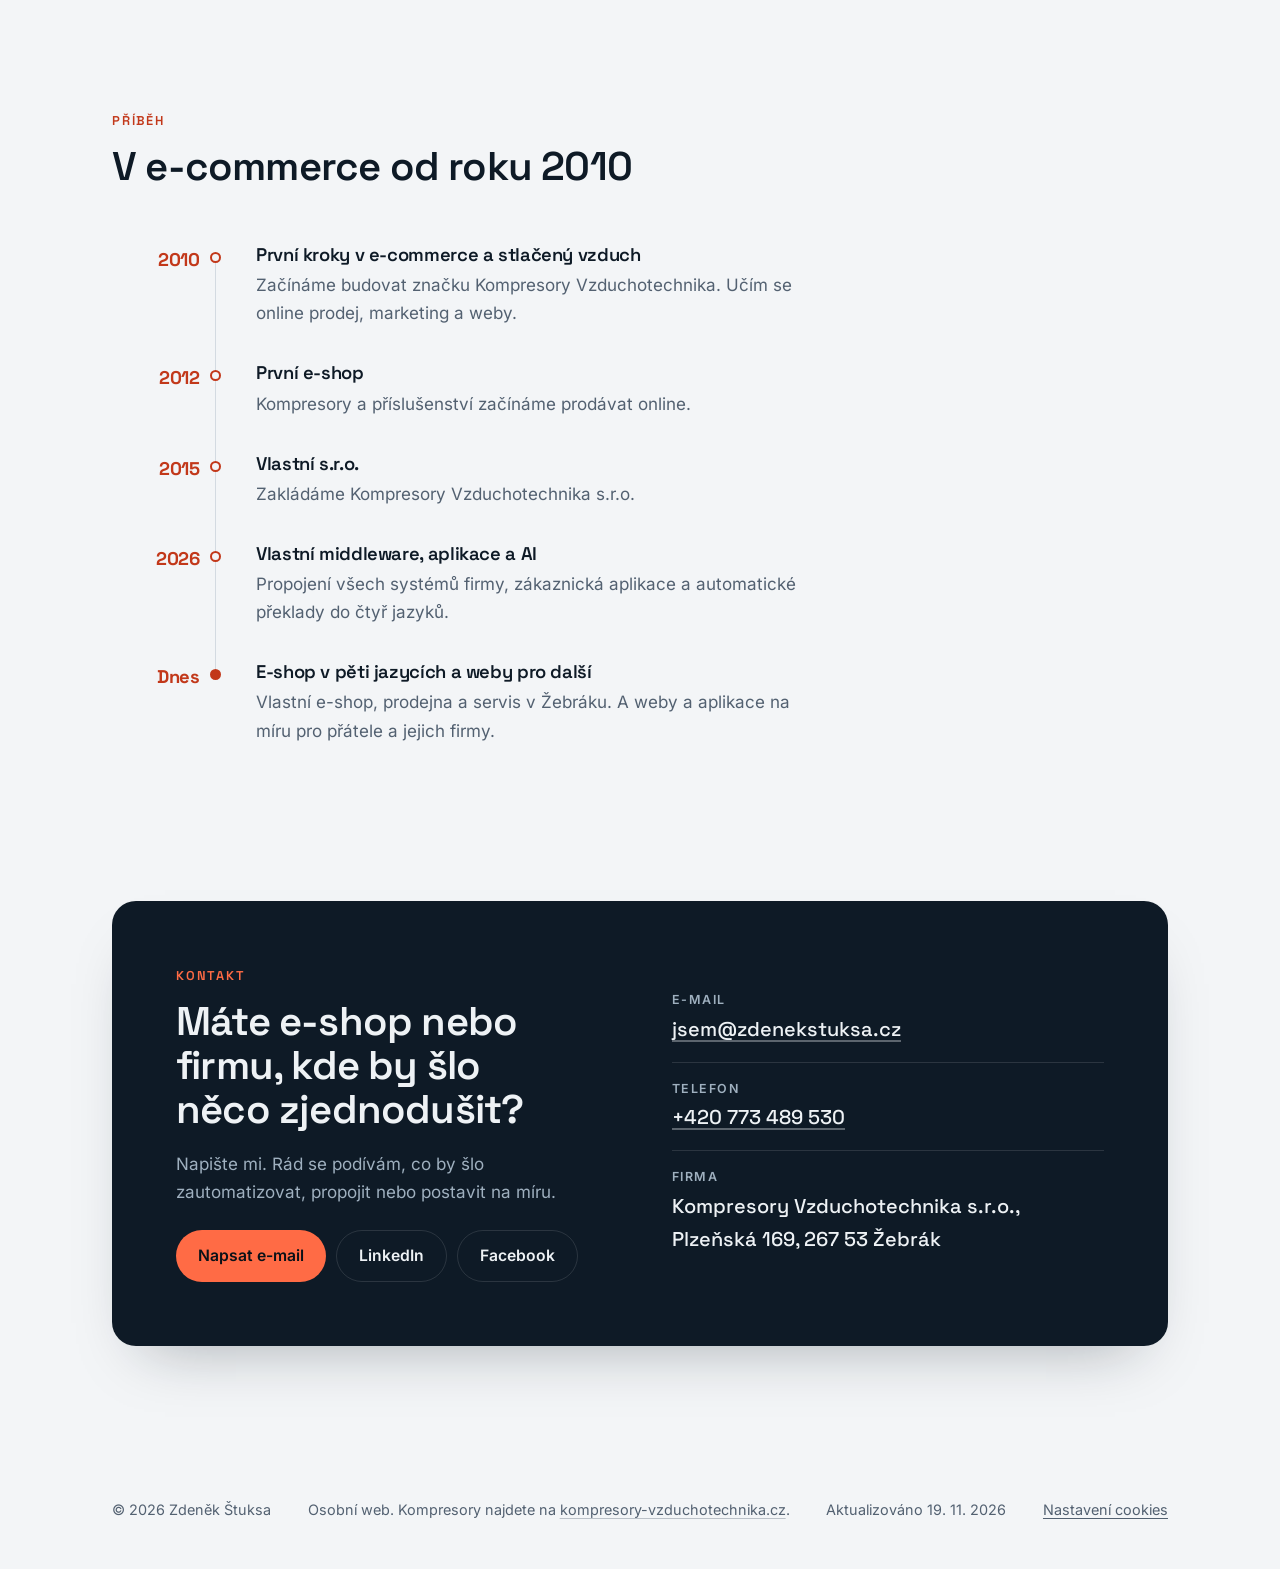
==== commit 33a307c2: "Allow large image previews in Google results Add <meta name="robots" content="max-image-preview:larg" ====
--- a/index.html
+++ b/index.html
@@ -3,6 +3,7 @@
 <head>
   <meta charset="utf-8">
   <meta name="viewport" content="width=device-width, initial-scale=1">
+  <meta name="robots" content="max-image-preview:large">
   <title>Zdeněk Štuksa — e-commerce, Shoptet, automatizace a AI</title>
   <meta name="description" content="Zdeněk Štuksa: v e-commerce od 2010, majitel Kompresory-Vzduchotechnika.cz. Shoptet na míru, propojení systémů, AI překlady a weby s administrací na klíč.">
   <meta name="color-scheme" content="light dark">
